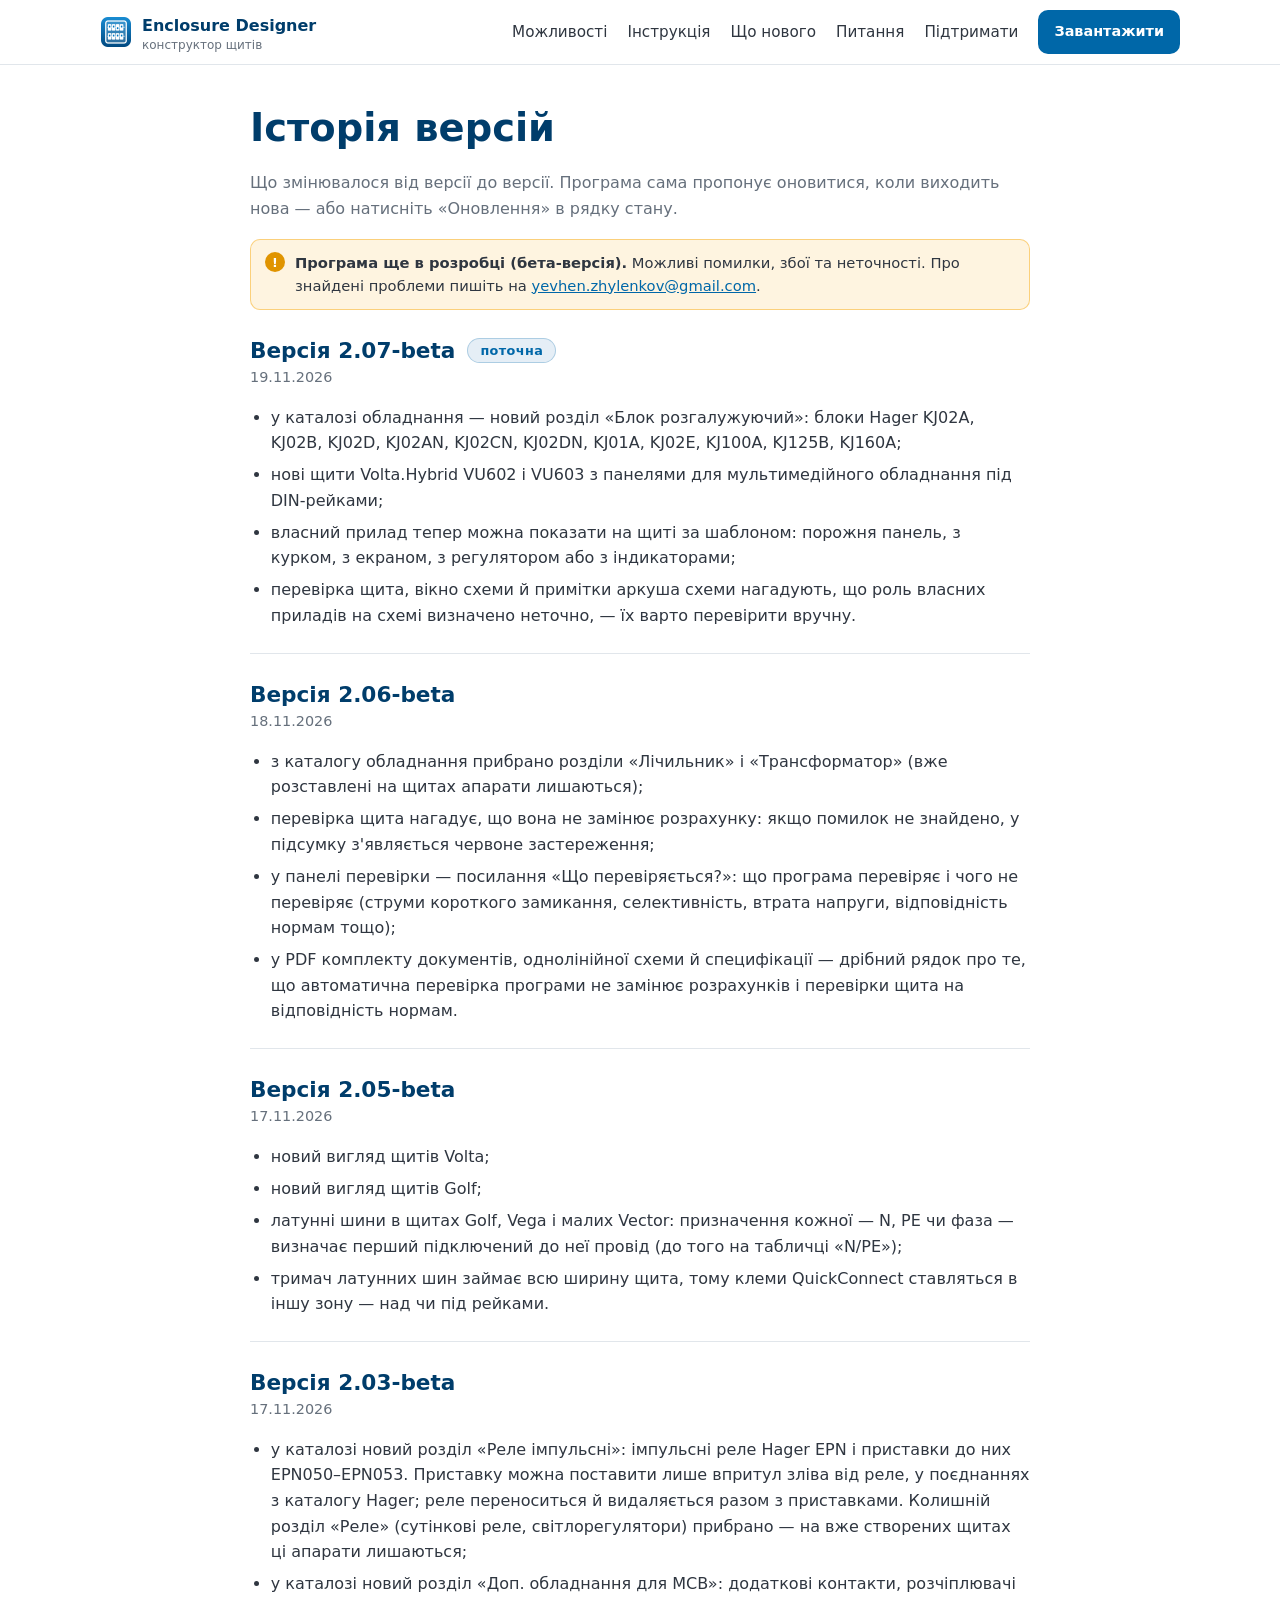
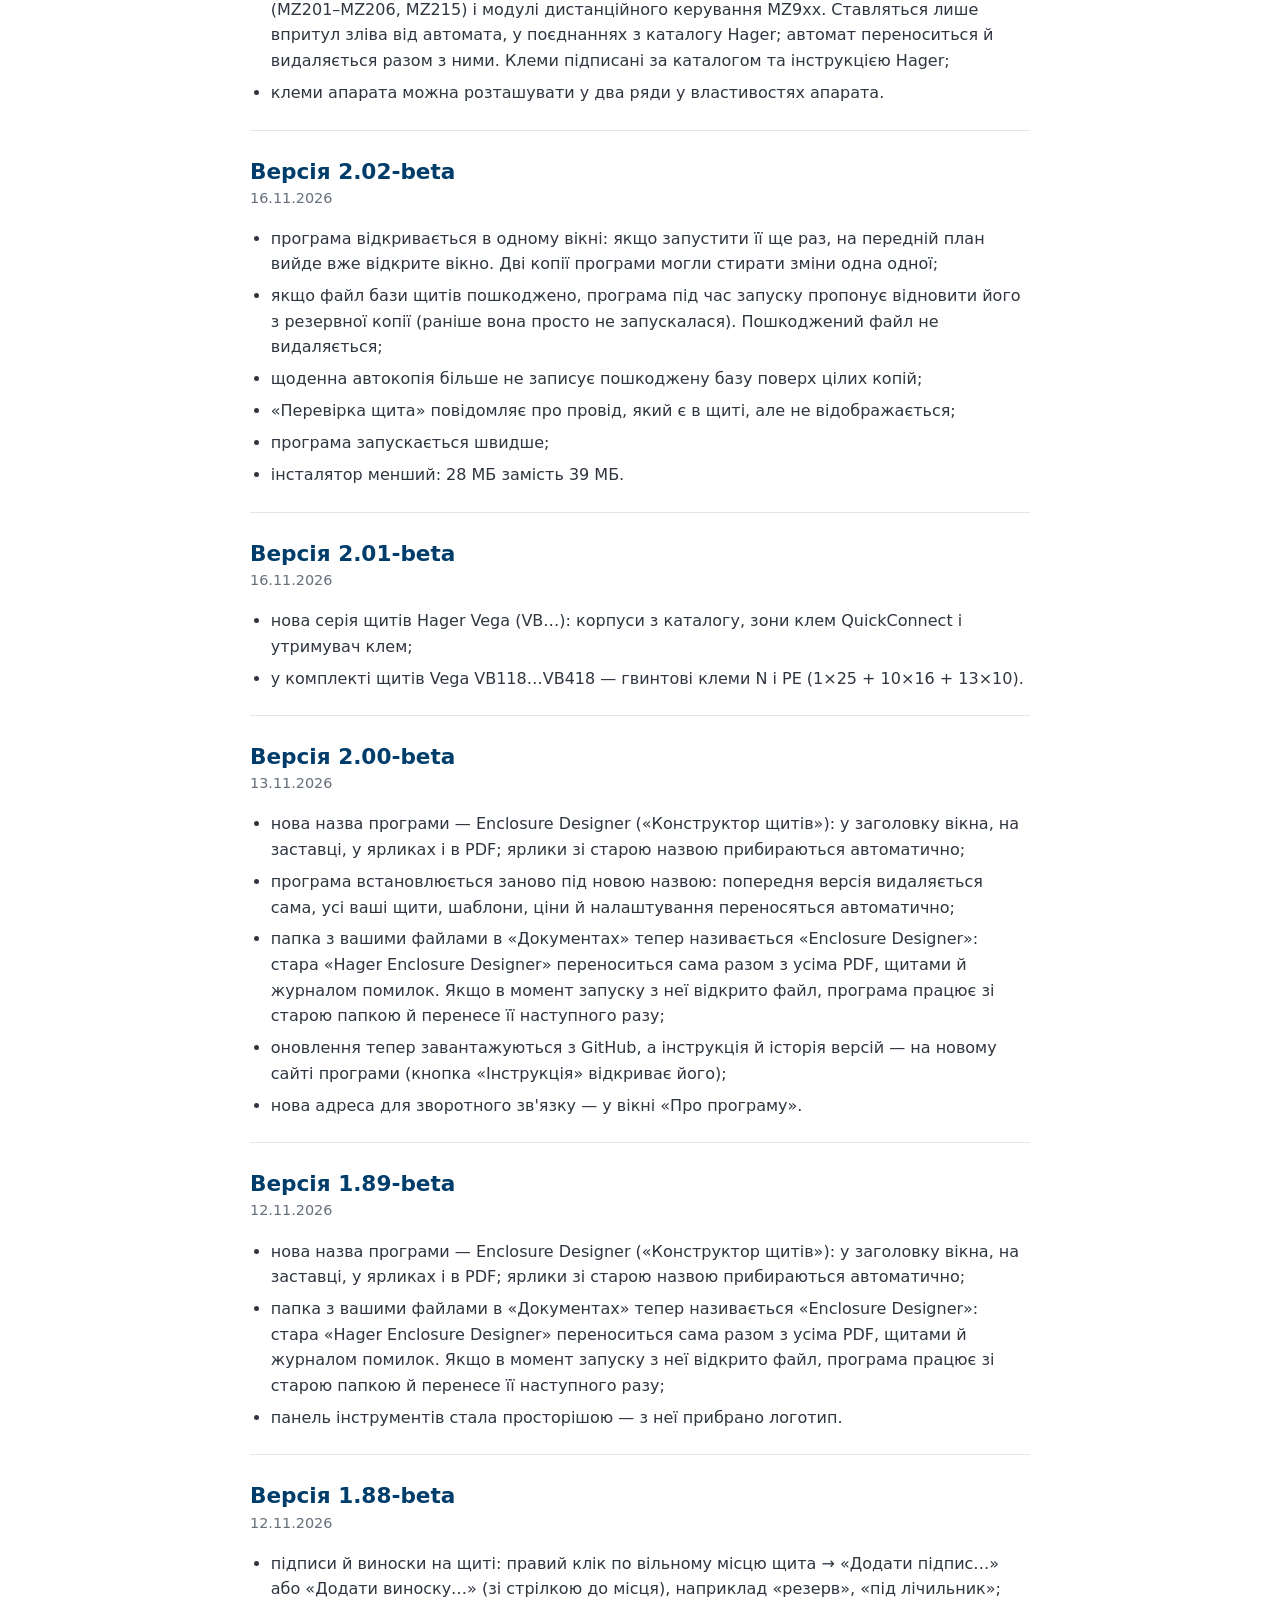
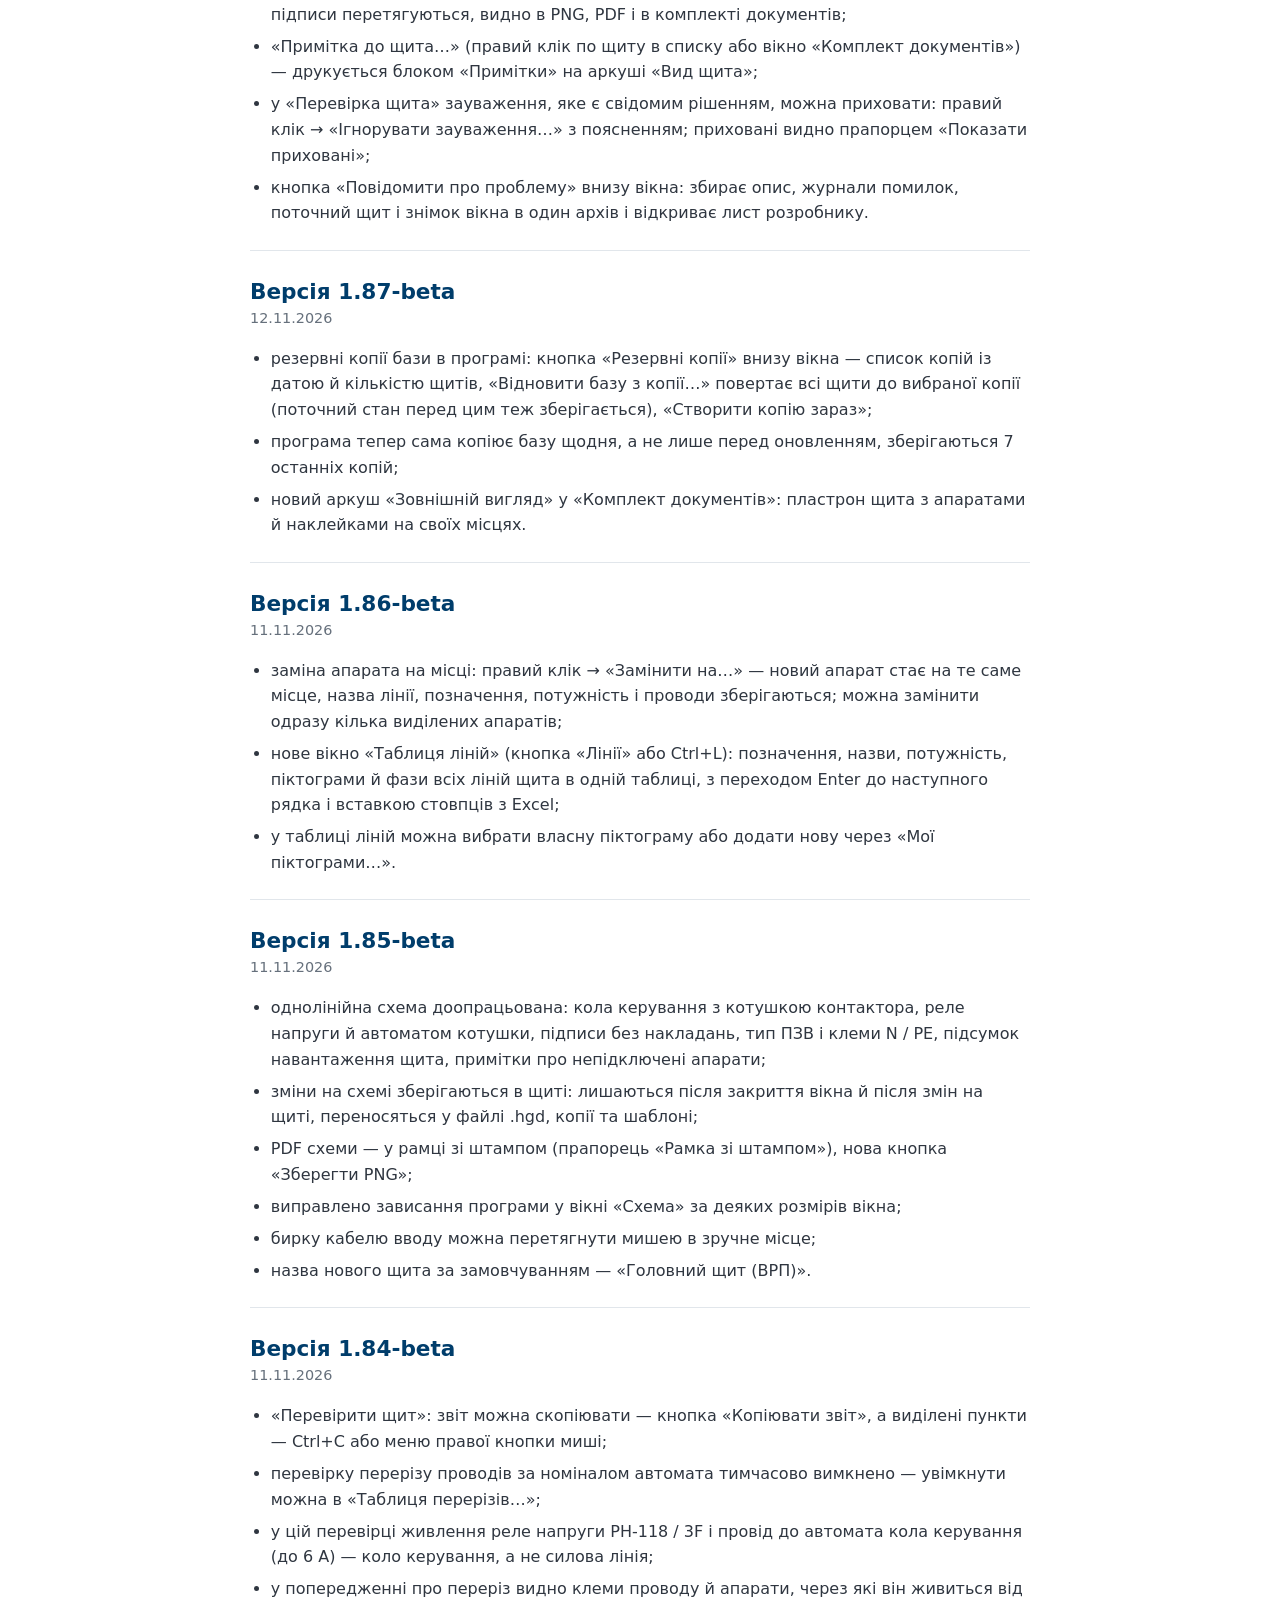
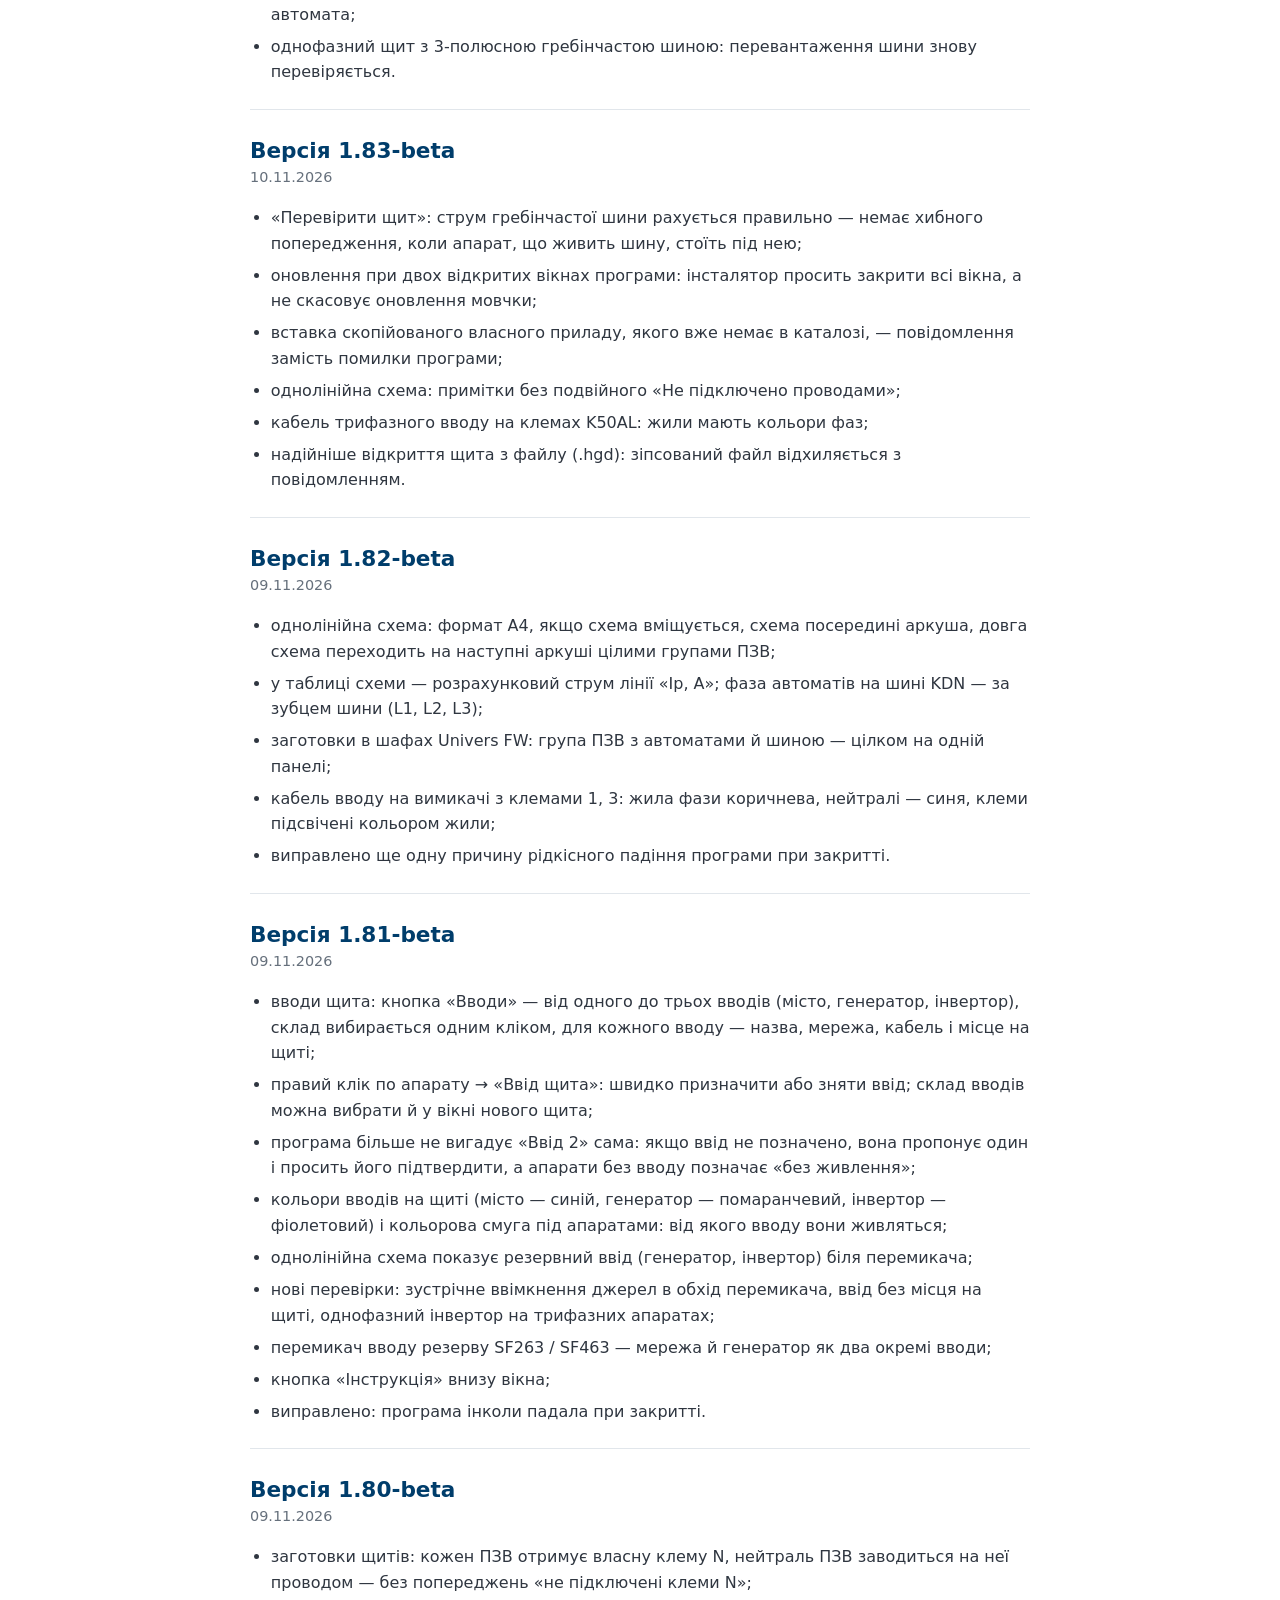
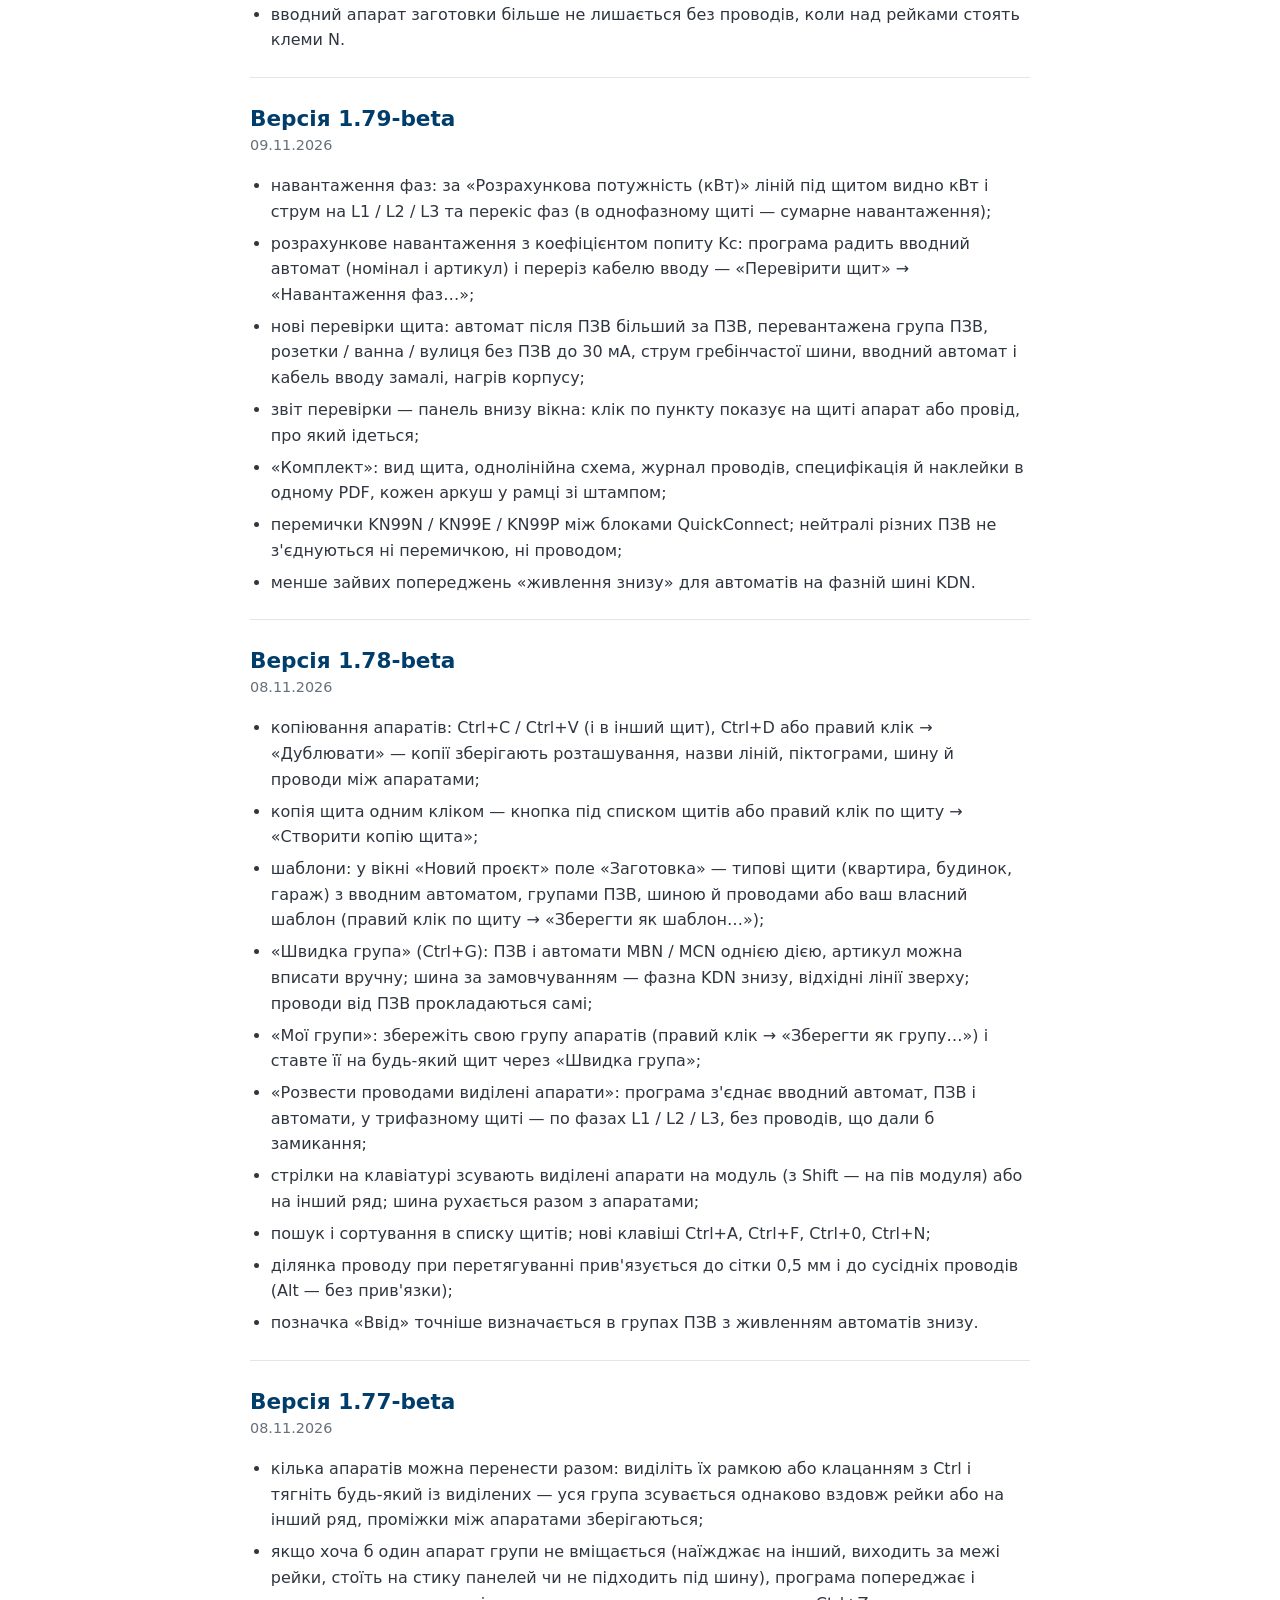
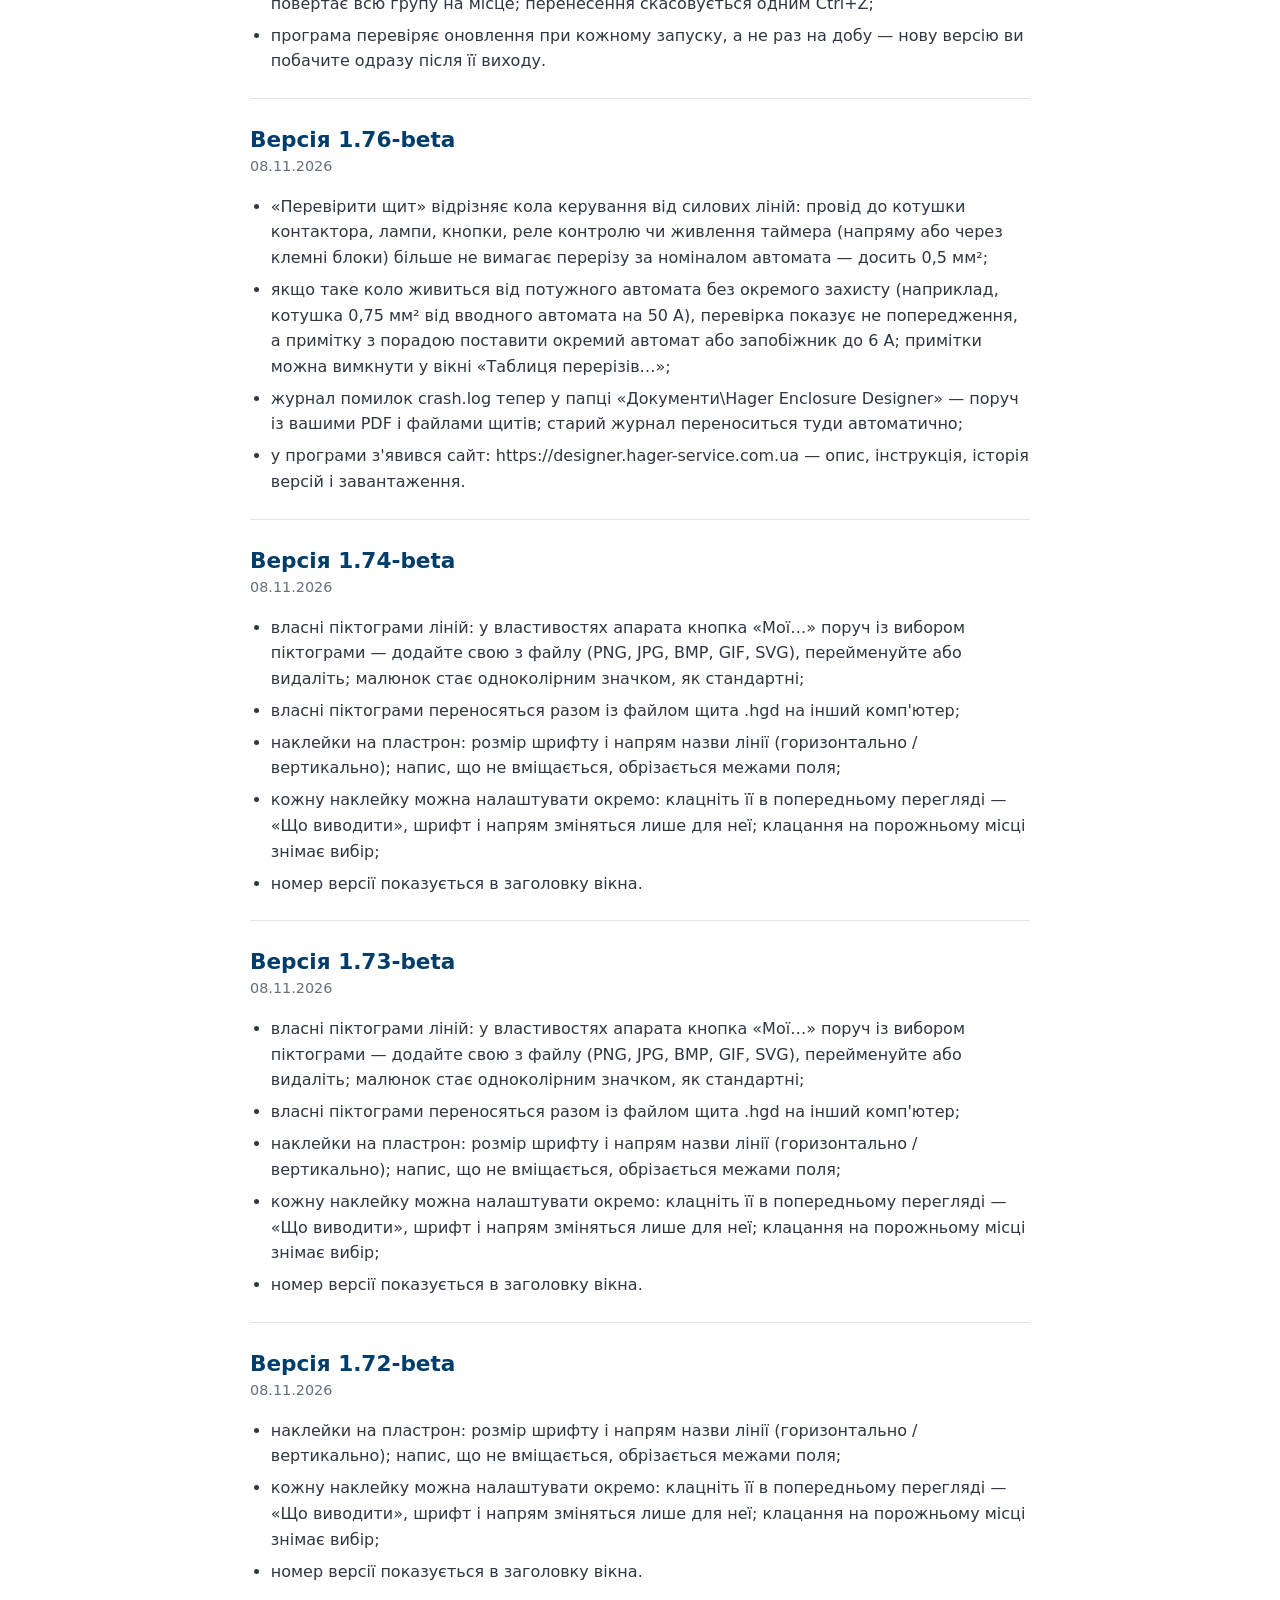
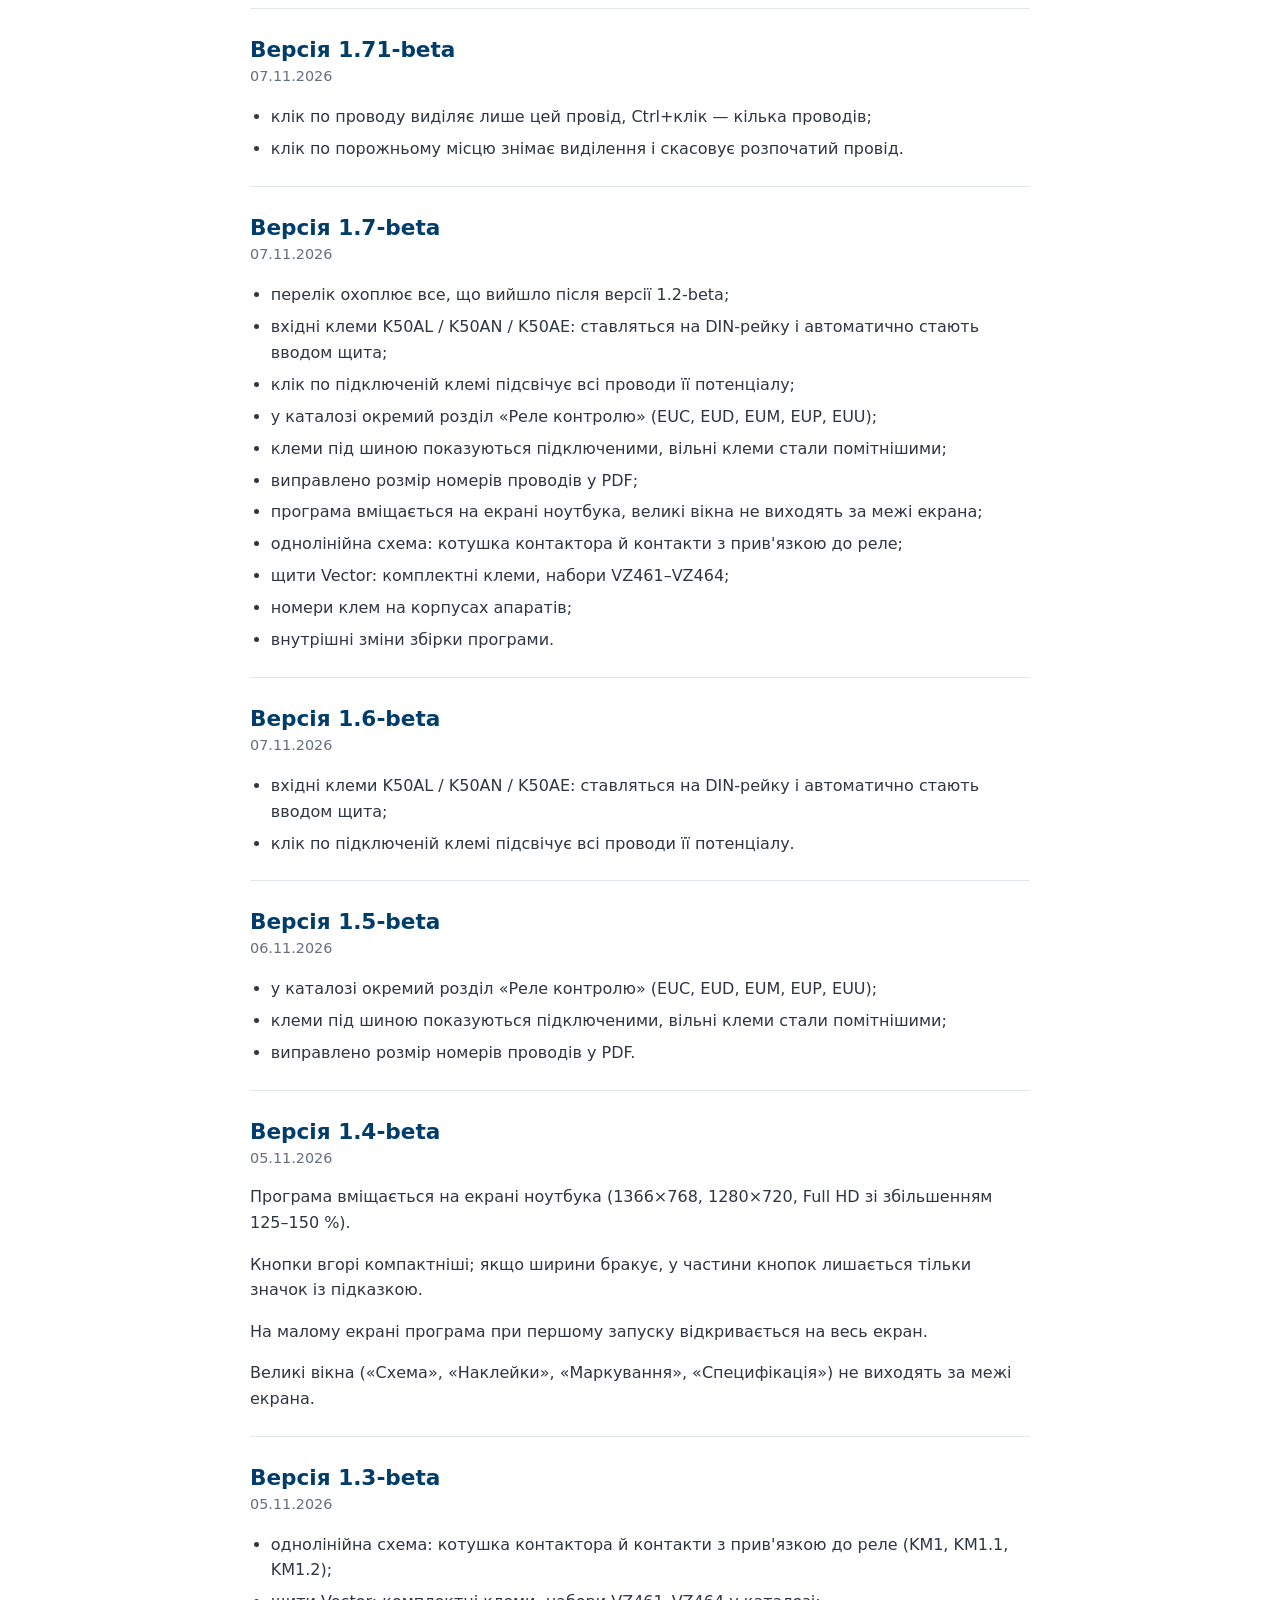
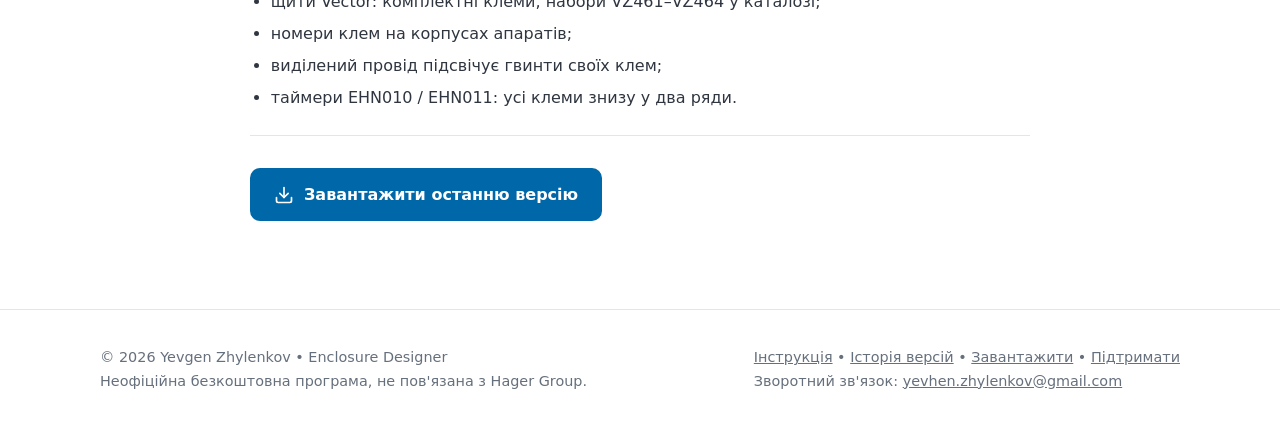
==== changelog/index.html @ b998a0c1 "Оновлення сайту" ====
<!DOCTYPE html>
<html lang="uk">
<head>
<meta charset="UTF-8">
<meta name="viewport" content="width=device-width, initial-scale=1">
<title>Історія версій — Enclosure Designer</title>
<meta name="description" content="Що змінювалося в програмі «Конструктор щитів» (Enclosure Designer) від версії до версії.">
<link rel="canonical" href="https://yevgenzhylenkov.github.io/enclosure-designer-releases/changelog/">
<link rel="icon" href="../favicon.ico" sizes="any">
<link rel="icon" type="image/png" href="../assets/img/icon-64.png">
<link rel="apple-touch-icon" href="../assets/img/icon-256.png">
<meta property="og:type" content="website">
<meta property="og:locale" content="uk_UA">
<meta property="og:title" content="Історія версій — Enclosure Designer">
<meta property="og:description" content="Що змінювалося в програмі «Конструктор щитів» (Enclosure Designer) від версії до версії.">
<meta property="og:url" content="https://yevgenzhylenkov.github.io/enclosure-designer-releases/changelog/">
<meta property="og:image" content="https://yevgenzhylenkov.github.io/enclosure-designer-releases/assets/img/og.png">
<meta name="theme-color" content="#0067a8">
<link rel="stylesheet" href="../assets/style.css?v=522d77db">
</head>
<body>
<header class="topbar">
  <div class="wrap">
    <a class="brand" href="../"><img src="../assets/img/icon-64.png" width="32" height="32" alt="">
      <span>Enclosure Designer<small>конструктор щитів</small></span></a>
    <button class="menu-toggle" type="button" aria-label="Меню" aria-expanded="false"
      onclick="var n=document.getElementById('nav');n.classList.toggle('open');this.setAttribute('aria-expanded',n.classList.contains('open'))">☰</button>
    <nav class="nav" id="nav">
      <a href="../#features">Можливості</a>
      <a href="../guide/">Інструкція</a>
      <a href="../changelog/" aria-current="page">Що нового</a>
      <a href="../#faq">Питання</a>
      <a href="../#donate">Підтримати</a>
      <a class="btn small" href="../#download">Завантажити</a>
    </nav>
  </div>
</header>
<main class="wrap changelog">
  <h1>Історія версій</h1>
  <p class="muted">Що змінювалося від версії до версії. Програма сама пропонує оновитися, коли виходить нова —
    або натисніть «Оновлення» в рядку стану.</p>
  <p class="beta"><b>Програма ще в розробці (бета-версія).</b> Можливі помилки, збої та неточності.
    Про знайдені проблеми пишіть на <a href="mailto:yevhen.zhylenkov@gmail.com">yevhen.zhylenkov@gmail.com</a>.</p>
    <section class="release" id="v2.07-beta">
    <h2>Версія 2.07-beta <span class="badge">поточна</span></h2>
    <p class="muted small">19.11.2026</p>
    <ul><li>у каталозі обладнання — новий розділ «Блок розгалужуючий»: блоки Hager KJ02A, KJ02B, KJ02D, KJ02AN, KJ02CN, KJ02DN, KJ01A, KJ02E, KJ100A, KJ125B, KJ160A;</li><li>нові щити Volta.Hybrid VU602 і VU603 з панелями для мультимедійного обладнання під DIN-рейками;</li><li>власний прилад тепер можна показати на щиті за шаблоном: порожня панель, з курком, з екраном, з регулятором або з індикаторами;</li><li>перевірка щита, вікно схеми й примітки аркуша схеми нагадують, що роль власних приладів на схемі визначено неточно, — їх варто перевірити вручну.</li></ul>  </section>
    <section class="release" id="v2.06-beta">
    <h2>Версія 2.06-beta</h2>
    <p class="muted small">18.11.2026</p>
    <ul><li>з каталогу обладнання прибрано розділи «Лічильник» і «Трансформатор» (вже розставлені на щитах апарати лишаються);</li><li>перевірка щита нагадує, що вона не замінює розрахунку: якщо помилок не знайдено, у підсумку з&#039;являється червоне застереження;</li><li>у панелі перевірки — посилання «Що перевіряється?»: що програма перевіряє і чого не перевіряє (струми короткого замикання, селективність, втрата напруги, відповідність нормам тощо);</li><li>у PDF комплекту документів, однолінійної схеми й специфікації — дрібний рядок про те, що автоматична перевірка програми не замінює розрахунків і перевірки щита на відповідність нормам.</li></ul>  </section>
    <section class="release" id="v2.05-beta">
    <h2>Версія 2.05-beta</h2>
    <p class="muted small">17.11.2026</p>
    <ul><li>новий вигляд щитів Volta;</li><li>новий вигляд щитів Golf;</li><li>латунні шини в щитах Golf, Vega і малих Vector: призначення кожної — N, PE чи фаза — визначає перший підключений до неї провід (до того на табличці «N/PE»);</li><li>тримач латунних шин займає всю ширину щита, тому клеми QuickConnect ставляться в іншу зону — над чи під рейками.</li></ul>  </section>
    <section class="release" id="v2.03-beta">
    <h2>Версія 2.03-beta</h2>
    <p class="muted small">17.11.2026</p>
    <ul><li>у каталозі новий розділ «Реле імпульсні»: імпульсні реле Hager EPN і приставки до них EPN050–EPN053. Приставку можна поставити лише впритул зліва від реле, у поєднаннях з каталогу Hager; реле переноситься й видаляється разом з приставками. Колишній розділ «Реле» (сутінкові реле, світлорегулятори) прибрано — на вже створених щитах ці апарати лишаються;</li><li>у каталозі новий розділ «Доп. обладнання для MCB»: додаткові контакти, розчіплювачі (MZ201–MZ206, MZ215) і модулі дистанційного керування MZ9xx. Ставляться лише впритул зліва від автомата, у поєднаннях з каталогу Hager; автомат переноситься й видаляється разом з ними. Клеми підписані за каталогом та інструкцією Hager;</li><li>клеми апарата можна розташувати у два ряди у властивостях апарата.</li></ul>  </section>
    <section class="release" id="v2.02-beta">
    <h2>Версія 2.02-beta</h2>
    <p class="muted small">16.11.2026</p>
    <ul><li>програма відкривається в одному вікні: якщо запустити її ще раз, на передній план вийде вже відкрите вікно. Дві копії програми могли стирати зміни одна одної;</li><li>якщо файл бази щитів пошкоджено, програма під час запуску пропонує відновити його з резервної копії (раніше вона просто не запускалася). Пошкоджений файл не видаляється;</li><li>щоденна автокопія більше не записує пошкоджену базу поверх цілих копій;</li><li>«Перевірка щита» повідомляє про провід, який є в щиті, але не відображається;</li><li>програма запускається швидше;</li><li>інсталятор менший: 28 МБ замість 39 МБ.</li></ul>  </section>
    <section class="release" id="v2.01-beta">
    <h2>Версія 2.01-beta</h2>
    <p class="muted small">16.11.2026</p>
    <ul><li>нова серія щитів Hager Vega (VB…): корпуси з каталогу, зони клем QuickConnect і утримувач клем;</li><li>у комплекті щитів Vega VB118…VB418 — гвинтові клеми N і PE (1×25 + 10×16 + 13×10).</li></ul>  </section>
    <section class="release" id="v2.00-beta">
    <h2>Версія 2.00-beta</h2>
    <p class="muted small">13.11.2026</p>
    <ul><li>нова назва програми — Enclosure Designer («Конструктор щитів»): у заголовку вікна, на заставці, у ярликах і в PDF; ярлики зі старою назвою прибираються автоматично;</li><li>програма встановлюється заново під новою назвою: попередня версія видаляється сама, усі ваші щити, шаблони, ціни й налаштування переносяться автоматично;</li><li>папка з вашими файлами в «Документах» тепер називається «Enclosure Designer»: стара «Hager Enclosure Designer» переноситься сама разом з усіма PDF, щитами й журналом помилок. Якщо в момент запуску з неї відкрито файл, програма працює зі старою папкою й перенесе її наступного разу;</li><li>оновлення тепер завантажуються з GitHub, а інструкція й історія версій — на новому сайті програми (кнопка «Інструкція» відкриває його);</li><li>нова адреса для зворотного зв&#039;язку — у вікні «Про програму».</li></ul>  </section>
    <section class="release" id="v1.89-beta">
    <h2>Версія 1.89-beta</h2>
    <p class="muted small">12.11.2026</p>
    <ul><li>нова назва програми — Enclosure Designer («Конструктор щитів»): у заголовку вікна, на заставці, у ярликах і в PDF; ярлики зі старою назвою прибираються автоматично;</li><li>папка з вашими файлами в «Документах» тепер називається «Enclosure Designer»: стара «Hager Enclosure Designer» переноситься сама разом з усіма PDF, щитами й журналом помилок. Якщо в момент запуску з неї відкрито файл, програма працює зі старою папкою й перенесе її наступного разу;</li><li>панель інструментів стала просторішою — з неї прибрано логотип.</li></ul>  </section>
    <section class="release" id="v1.88-beta">
    <h2>Версія 1.88-beta</h2>
    <p class="muted small">12.11.2026</p>
    <ul><li>підписи й виноски на щиті: правий клік по вільному місцю щита → «Додати підпис…» або «Додати виноску…» (зі стрілкою до місця), наприклад «резерв», «під лічильник»; підписи перетягуються, видно в PNG, PDF і в комплекті документів;</li><li>«Примітка до щита…» (правий клік по щиту в списку або вікно «Комплект документів») — друкується блоком «Примітки» на аркуші «Вид щита»;</li><li>у «Перевірка щита» зауваження, яке є свідомим рішенням, можна приховати: правий клік → «Ігнорувати зауваження…» з поясненням; приховані видно прапорцем «Показати приховані»;</li><li>кнопка «Повідомити про проблему» внизу вікна: збирає опис, журнали помилок, поточний щит і знімок вікна в один архів і відкриває лист розробнику.</li></ul>  </section>
    <section class="release" id="v1.87-beta">
    <h2>Версія 1.87-beta</h2>
    <p class="muted small">12.11.2026</p>
    <ul><li>резервні копії бази в програмі: кнопка «Резервні копії» внизу вікна — список копій із датою й кількістю щитів, «Відновити базу з копії…» повертає всі щити до вибраної копії (поточний стан перед цим теж зберігається), «Створити копію зараз»;</li><li>програма тепер сама копіює базу щодня, а не лише перед оновленням, зберігаються 7 останніх копій;</li><li>новий аркуш «Зовнішній вигляд» у «Комплект документів»: пластрон щита з апаратами й наклейками на своїх місцях.</li></ul>  </section>
    <section class="release" id="v1.86-beta">
    <h2>Версія 1.86-beta</h2>
    <p class="muted small">11.11.2026</p>
    <ul><li>заміна апарата на місці: правий клік → «Замінити на…» — новий апарат стає на те саме місце, назва лінії, позначення, потужність і проводи зберігаються; можна замінити одразу кілька виділених апаратів;</li><li>нове вікно «Таблиця ліній» (кнопка «Лінії» або Ctrl+L): позначення, назви, потужність, піктограми й фази всіх ліній щита в одній таблиці, з переходом Enter до наступного рядка і вставкою стовпців з Excel;</li><li>у таблиці ліній можна вибрати власну піктограму або додати нову через «Мої піктограми…».</li></ul>  </section>
    <section class="release" id="v1.85-beta">
    <h2>Версія 1.85-beta</h2>
    <p class="muted small">11.11.2026</p>
    <ul><li>однолінійна схема доопрацьована: кола керування з котушкою контактора, реле напруги й автоматом котушки, підписи без накладань, тип ПЗВ і клеми N / PE, підсумок навантаження щита, примітки про непідключені апарати;</li><li>зміни на схемі зберігаються в щиті: лишаються після закриття вікна й після змін на щиті, переносяться у файлі .hgd, копії та шаблоні;</li><li>PDF схеми — у рамці зі штампом (прапорець «Рамка зі штампом»), нова кнопка «Зберегти PNG»;</li><li>виправлено зависання програми у вікні «Схема» за деяких розмірів вікна;</li><li>бирку кабелю вводу можна перетягнути мишею в зручне місце;</li><li>назва нового щита за замовчуванням — «Головний щит (ВРП)».</li></ul>  </section>
    <section class="release" id="v1.84-beta">
    <h2>Версія 1.84-beta</h2>
    <p class="muted small">11.11.2026</p>
    <ul><li>«Перевірити щит»: звіт можна скопіювати — кнопка «Копіювати звіт», а виділені пункти — Ctrl+C або меню правої кнопки миші;</li><li>перевірку перерізу проводів за номіналом автомата тимчасово вимкнено — увімкнути можна в «Таблиця перерізів…»;</li><li>у цій перевірці живлення реле напруги РН-118 / 3F і провід до автомата кола керування (до 6 A) — коло керування, а не силова лінія;</li><li>у попередженні про переріз видно клеми проводу й апарати, через які він живиться від автомата;</li><li>однофазний щит з 3-полюсною гребінчастою шиною: перевантаження шини знову перевіряється.</li></ul>  </section>
    <section class="release" id="v1.83-beta">
    <h2>Версія 1.83-beta</h2>
    <p class="muted small">10.11.2026</p>
    <ul><li>«Перевірити щит»: струм гребінчастої шини рахується правильно — немає хибного попередження, коли апарат, що живить шину, стоїть під нею;</li><li>оновлення при двох відкритих вікнах програми: інсталятор просить закрити всі вікна, а не скасовує оновлення мовчки;</li><li>вставка скопійованого власного приладу, якого вже немає в каталозі, — повідомлення замість помилки програми;</li><li>однолінійна схема: примітки без подвійного «Не підключено проводами»;</li><li>кабель трифазного вводу на клемах K50AL: жили мають кольори фаз;</li><li>надійніше відкриття щита з файлу (.hgd): зіпсований файл відхиляється з повідомленням.</li></ul>  </section>
    <section class="release" id="v1.82-beta">
    <h2>Версія 1.82-beta</h2>
    <p class="muted small">09.11.2026</p>
    <ul><li>однолінійна схема: формат A4, якщо схема вміщується, схема посередині аркуша, довга схема переходить на наступні аркуші цілими групами ПЗВ;</li><li>у таблиці схеми — розрахунковий струм лінії «Iр, А»; фаза автоматів на шині KDN — за зубцем шини (L1, L2, L3);</li><li>заготовки в шафах Univers FW: група ПЗВ з автоматами й шиною — цілком на одній панелі;</li><li>кабель вводу на вимикачі з клемами 1, 3: жила фази коричнева, нейтралі — синя, клеми підсвічені кольором жили;</li><li>виправлено ще одну причину рідкісного падіння програми при закритті.</li></ul>  </section>
    <section class="release" id="v1.81-beta">
    <h2>Версія 1.81-beta</h2>
    <p class="muted small">09.11.2026</p>
    <ul><li>вводи щита: кнопка «Вводи» — від одного до трьох вводів (місто, генератор, інвертор), склад вибирається одним кліком, для кожного вводу — назва, мережа, кабель і місце на щиті;</li><li>правий клік по апарату → «Ввід щита»: швидко призначити або зняти ввід; склад вводів можна вибрати й у вікні нового щита;</li><li>програма більше не вигадує «Ввід 2» сама: якщо ввід не позначено, вона пропонує один і просить його підтвердити, а апарати без вводу позначає «без живлення»;</li><li>кольори вводів на щиті (місто — синій, генератор — помаранчевий, інвертор — фіолетовий) і кольорова смуга під апаратами: від якого вводу вони живляться;</li><li>однолінійна схема показує резервний ввід (генератор, інвертор) біля перемикача;</li><li>нові перевірки: зустрічне ввімкнення джерел в обхід перемикача, ввід без місця на щиті, однофазний інвертор на трифазних апаратах;</li><li>перемикач вводу резерву SF263 / SF463 — мережа й генератор як два окремі вводи;</li><li>кнопка «Інструкція» внизу вікна;</li><li>виправлено: програма інколи падала при закритті.</li></ul>  </section>
    <section class="release" id="v1.80-beta">
    <h2>Версія 1.80-beta</h2>
    <p class="muted small">09.11.2026</p>
    <ul><li>заготовки щитів: кожен ПЗВ отримує власну клему N, нейтраль ПЗВ заводиться на неї проводом — без попереджень «не підключені клеми N»;</li><li>вводний апарат заготовки більше не лишається без проводів, коли над рейками стоять клеми N.</li></ul>  </section>
    <section class="release" id="v1.79-beta">
    <h2>Версія 1.79-beta</h2>
    <p class="muted small">09.11.2026</p>
    <ul><li>навантаження фаз: за «Розрахункова потужність (кВт)» ліній під щитом видно кВт і струм на L1 / L2 / L3 та перекіс фаз (в однофазному щиті — сумарне навантаження);</li><li>розрахункове навантаження з коефіцієнтом попиту Kс: програма радить вводний автомат (номінал і артикул) і переріз кабелю вводу — «Перевірити щит» → «Навантаження фаз…»;</li><li>нові перевірки щита: автомат після ПЗВ більший за ПЗВ, перевантажена група ПЗВ, розетки / ванна / вулиця без ПЗВ до 30 мА, струм гребінчастої шини, вводний автомат і кабель вводу замалі, нагрів корпусу;</li><li>звіт перевірки — панель внизу вікна: клік по пункту показує на щиті апарат або провід, про який ідеться;</li><li>«Комплект»: вид щита, однолінійна схема, журнал проводів, специфікація й наклейки в одному PDF, кожен аркуш у рамці зі штампом;</li><li>перемички KN99N / KN99E / KN99P між блоками QuickConnect; нейтралі різних ПЗВ не з&#039;єднуються ні перемичкою, ні проводом;</li><li>менше зайвих попереджень «живлення знизу» для автоматів на фазній шині KDN.</li></ul>  </section>
    <section class="release" id="v1.78-beta">
    <h2>Версія 1.78-beta</h2>
    <p class="muted small">08.11.2026</p>
    <ul><li>копіювання апаратів: Ctrl+C / Ctrl+V (і в інший щит), Ctrl+D або правий клік → «Дублювати» — копії зберігають розташування, назви ліній, піктограми, шину й проводи між апаратами;</li><li>копія щита одним кліком — кнопка під списком щитів або правий клік по щиту → «Створити копію щита»;</li><li>шаблони: у вікні «Новий проєкт» поле «Заготовка» — типові щити (квартира, будинок, гараж) з вводним автоматом, групами ПЗВ, шиною й проводами або ваш власний шаблон (правий клік по щиту → «Зберегти як шаблон…»);</li><li>«Швидка група» (Ctrl+G): ПЗВ і автомати MBN / MCN однією дією, артикул можна вписати вручну; шина за замовчуванням — фазна KDN знизу, відхідні лінії зверху; проводи від ПЗВ прокладаються самі;</li><li>«Мої групи»: збережіть свою групу апаратів (правий клік → «Зберегти як групу…») і ставте її на будь-який щит через «Швидка група»;</li><li>«Розвести проводами виділені апарати»: програма з&#039;єднає вводний автомат, ПЗВ і автомати, у трифазному щиті — по фазах L1 / L2 / L3, без проводів, що дали б замикання;</li><li>стрілки на клавіатурі зсувають виділені апарати на модуль (з Shift — на пів модуля) або на інший ряд; шина рухається разом з апаратами;</li><li>пошук і сортування в списку щитів; нові клавіші Ctrl+A, Ctrl+F, Ctrl+0, Ctrl+N;</li><li>ділянка проводу при перетягуванні прив&#039;язується до сітки 0,5 мм і до сусідніх проводів (Alt — без прив&#039;язки);</li><li>позначка «Ввід» точніше визначається в групах ПЗВ з живленням автоматів знизу.</li></ul>  </section>
    <section class="release" id="v1.77-beta">
    <h2>Версія 1.77-beta</h2>
    <p class="muted small">08.11.2026</p>
    <ul><li>кілька апаратів можна перенести разом: виділіть їх рамкою або клацанням з Ctrl і тягніть будь-який із виділених — уся група зсувається однаково вздовж рейки або на інший ряд, проміжки між апаратами зберігаються;</li><li>якщо хоча б один апарат групи не вміщається (наїжджає на інший, виходить за межі рейки, стоїть на стику панелей чи не підходить під шину), програма попереджає і повертає всю групу на місце; перенесення скасовується одним Ctrl+Z;</li><li>програма перевіряє оновлення при кожному запуску, а не раз на добу — нову версію ви побачите одразу після її виходу.</li></ul>  </section>
    <section class="release" id="v1.76-beta">
    <h2>Версія 1.76-beta</h2>
    <p class="muted small">08.11.2026</p>
    <ul><li>«Перевірити щит» відрізняє кола керування від силових ліній: провід до котушки контактора, лампи, кнопки, реле контролю чи живлення таймера (напряму або через клемні блоки) більше не вимагає перерізу за номіналом автомата — досить 0,5 мм²;</li><li>якщо таке коло живиться від потужного автомата без окремого захисту (наприклад, котушка 0,75 мм² від вводного автомата на 50 A), перевірка показує не попередження, а примітку з порадою поставити окремий автомат або запобіжник до 6 A; примітки можна вимкнути у вікні «Таблиця перерізів…»;</li><li>журнал помилок crash.log тепер у папці «Документи\Hager Enclosure Designer» — поруч із вашими PDF і файлами щитів; старий журнал переноситься туди автоматично;</li><li>у програми з&#039;явився сайт: https://designer.hager-service.com.ua — опис, інструкція, історія версій і завантаження.</li></ul>  </section>
    <section class="release" id="v1.74-beta">
    <h2>Версія 1.74-beta</h2>
    <p class="muted small">08.11.2026</p>
    <ul><li>власні піктограми ліній: у властивостях апарата кнопка «Мої…» поруч із вибором піктограми — додайте свою з файлу (PNG, JPG, BMP, GIF, SVG), перейменуйте або видаліть; малюнок стає одноколірним значком, як стандартні;</li><li>власні піктограми переносяться разом із файлом щита .hgd на інший комп&#039;ютер;</li><li>наклейки на пластрон: розмір шрифту і напрям назви лінії (горизонтально / вертикально); напис, що не вміщається, обрізається межами поля;</li><li>кожну наклейку можна налаштувати окремо: клацніть її в попередньому перегляді — «Що виводити», шрифт і напрям зміняться лише для неї; клацання на порожньому місці знімає вибір;</li><li>номер версії показується в заголовку вікна.</li></ul>  </section>
    <section class="release" id="v1.73-beta">
    <h2>Версія 1.73-beta</h2>
    <p class="muted small">08.11.2026</p>
    <ul><li>власні піктограми ліній: у властивостях апарата кнопка «Мої…» поруч із вибором піктограми — додайте свою з файлу (PNG, JPG, BMP, GIF, SVG), перейменуйте або видаліть; малюнок стає одноколірним значком, як стандартні;</li><li>власні піктограми переносяться разом із файлом щита .hgd на інший комп&#039;ютер;</li><li>наклейки на пластрон: розмір шрифту і напрям назви лінії (горизонтально / вертикально); напис, що не вміщається, обрізається межами поля;</li><li>кожну наклейку можна налаштувати окремо: клацніть її в попередньому перегляді — «Що виводити», шрифт і напрям зміняться лише для неї; клацання на порожньому місці знімає вибір;</li><li>номер версії показується в заголовку вікна.</li></ul>  </section>
    <section class="release" id="v1.72-beta">
    <h2>Версія 1.72-beta</h2>
    <p class="muted small">08.11.2026</p>
    <ul><li>наклейки на пластрон: розмір шрифту і напрям назви лінії (горизонтально / вертикально); напис, що не вміщається, обрізається межами поля;</li><li>кожну наклейку можна налаштувати окремо: клацніть її в попередньому перегляді — «Що виводити», шрифт і напрям зміняться лише для неї; клацання на порожньому місці знімає вибір;</li><li>номер версії показується в заголовку вікна.</li></ul>  </section>
    <section class="release" id="v1.71-beta">
    <h2>Версія 1.71-beta</h2>
    <p class="muted small">07.11.2026</p>
    <ul><li>клік по проводу виділяє лише цей провід, Ctrl+клік — кілька проводів;</li><li>клік по порожньому місцю знімає виділення і скасовує розпочатий провід.</li></ul>  </section>
    <section class="release" id="v1.7-beta">
    <h2>Версія 1.7-beta</h2>
    <p class="muted small">07.11.2026</p>
    <ul><li>перелік охоплює все, що вийшло після версії 1.2-beta;</li><li>вхідні клеми K50AL / K50AN / K50AE: ставляться на DIN-рейку і автоматично стають вводом щита;</li><li>клік по підключеній клемі підсвічує всі проводи її потенціалу;</li><li>у каталозі окремий розділ «Реле контролю» (EUC, EUD, EUM, EUP, EUU);</li><li>клеми під шиною показуються підключеними, вільні клеми стали помітнішими;</li><li>виправлено розмір номерів проводів у PDF;</li><li>програма вміщається на екрані ноутбука, великі вікна не виходять за межі екрана;</li><li>однолінійна схема: котушка контактора й контакти з прив&#039;язкою до реле;</li><li>щити Vector: комплектні клеми, набори VZ461–VZ464;</li><li>номери клем на корпусах апаратів;</li><li>внутрішні зміни збірки програми.</li></ul>  </section>
    <section class="release" id="v1.6-beta">
    <h2>Версія 1.6-beta</h2>
    <p class="muted small">07.11.2026</p>
    <ul><li>вхідні клеми K50AL / K50AN / K50AE: ставляться на DIN-рейку і автоматично стають вводом щита;</li><li>клік по підключеній клемі підсвічує всі проводи її потенціалу.</li></ul>  </section>
    <section class="release" id="v1.5-beta">
    <h2>Версія 1.5-beta</h2>
    <p class="muted small">06.11.2026</p>
    <ul><li>у каталозі окремий розділ «Реле контролю» (EUC, EUD, EUM, EUP, EUU);</li><li>клеми під шиною показуються підключеними, вільні клеми стали помітнішими;</li><li>виправлено розмір номерів проводів у PDF.</li></ul>  </section>
    <section class="release" id="v1.4-beta">
    <h2>Версія 1.4-beta</h2>
    <p class="muted small">05.11.2026</p>
    <p>Програма вміщається на екрані ноутбука (1366×768, 1280×720, Full HD зі збільшенням 125–150 %).</p><p>Кнопки вгорі компактніші; якщо ширини бракує, у частини кнопок лишається тільки значок із підказкою.</p><p>На малому екрані програма при першому запуску відкривається на весь екран.</p><p>Великі вікна («Схема», «Наклейки», «Маркування», «Специфікація») не виходять за межі екрана.</p>  </section>
    <section class="release" id="v1.3-beta">
    <h2>Версія 1.3-beta</h2>
    <p class="muted small">05.11.2026</p>
    <ul><li>однолінійна схема: котушка контактора й контакти з прив&#039;язкою до реле (KM1, KM1.1, KM1.2);</li><li>щити Vector: комплектні клеми, набори VZ461–VZ464 у каталозі;</li><li>номери клем на корпусах апаратів;</li><li>виділений провід підсвічує гвинти своїх клем;</li><li>таймери EHN010 / EHN011: усі клеми знизу у два ряди.</li></ul>  </section>
    <p><a class="btn" href="https://github.com/YevgenZhylenkov/enclosure-designer-releases/releases/download/v2.07-beta/EnclosureDesigner-Setup-2.07-beta.exe"><svg viewBox="0 0 24 24" fill="none" stroke="currentColor" stroke-width="2" stroke-linecap="round" stroke-linejoin="round" aria-hidden="true"><path d="M21 15v4a2 2 0 0 1-2 2H5a2 2 0 0 1-2-2v-4"/><polyline points="7 10 12 15 17 10"/><line x1="12" y1="15" x2="12" y2="3"/></svg>Завантажити останню версію</a></p>
</main>
<footer>
  <div class="wrap">
    <div>© 2026 Yevgen Zhylenkov • Enclosure Designer<br>
      Неофіційна безкоштовна програма, не пов'язана з Hager Group.</div>
    <div>
      <a href="../guide/">Інструкція</a> •
      <a href="../changelog/">Історія версій</a> •
      <a href="https://github.com/YevgenZhylenkov/enclosure-designer-releases/releases/download/v2.07-beta/EnclosureDesigner-Setup-2.07-beta.exe">Завантажити</a> •
      <a href="https://donatello.to/enclosure_designer" target="_blank" rel="noopener">Підтримати</a><br>
      Зворотний зв'язок: <a href="mailto:yevhen.zhylenkov@gmail.com">yevhen.zhylenkov@gmail.com</a>
    </div>
  </div>
</footer>
</body>
</html>
---- assets/style.css ----
/* Сайт designer.hager-service.com.ua — спільні стилі лендингу та інструкції */
:root {
  --blue: #0067a8;
  --blue-dark: #00609c;
  --navy: #003d6b;
  --navy-dark: #00223a;
  --berry: #910049;
  --text: #2f3640;
  --muted: #66707c;
  --bg: #ffffff;
  --bg-soft: #f4f7fa;
  --tint: #e5eef6;
  --border: #e1e6eb;
  --card: #ffffff;
  --shadow: 0 1px 2px rgba(0, 40, 65, .06), 0 8px 24px rgba(0, 40, 65, .08);
  --radius: 14px;
  --wrap: 1120px;
}
@media (prefers-color-scheme: dark) {
  :root {
    --text: #e3e8ee;
    --muted: #9aa6b2;
    --bg: #0d1620;
    --bg-soft: #121e2a;
    --tint: #10304a;
    --border: #233344;
    --card: #152230;
    --navy: #8cc8f0;
    --shadow: 0 1px 2px rgba(0, 0, 0, .3), 0 8px 24px rgba(0, 0, 0, .3);
  }
}

* { box-sizing: border-box; }
html { scroll-behavior: smooth; -webkit-text-size-adjust: 100%; }
body {
  margin: 0;
  font: 16px/1.6 "Segoe UI", system-ui, -apple-system, Roboto, "Helvetica Neue", Arial, sans-serif;
  color: var(--text);
  background: var(--bg);
}
img { max-width: 100%; height: auto; display: block; }
a { color: var(--blue); }
a:hover { color: var(--blue-dark); }
h1, h2, h3 { color: var(--navy); line-height: 1.2; margin: 0 0 .5em; }
h2 { font-size: clamp(1.6rem, 3vw, 2.1rem); }
h3 { font-size: 1.15rem; }
p { margin: 0 0 1em; }
.wrap { max-width: var(--wrap); margin: 0 auto; padding: 0 20px; }
.muted { color: var(--muted); }
.small { font-size: .9rem; }
section { padding: 72px 0; }
section.soft { background: var(--bg-soft); }
.section-head { max-width: 720px; margin-bottom: 36px; }
.section-head p { color: var(--muted); font-size: 1.05rem; }

/* Шапка */
.topbar {
  position: sticky; top: 0; z-index: 10;
  background: color-mix(in srgb, var(--bg) 92%, transparent);
  backdrop-filter: blur(8px);
  border-bottom: 1px solid var(--border);
}
.topbar .wrap { display: flex; align-items: center; gap: 24px; height: 64px; }
.brand { display: flex; align-items: center; gap: 10px; text-decoration: none; color: var(--navy); font-weight: 700; }
.brand img { width: 32px; height: 32px; border-radius: 7px; }
.brand span small { display: block; font-weight: 400; font-size: .75rem; color: var(--muted); line-height: 1; }
.nav { display: flex; gap: 20px; margin-left: auto; align-items: center; }
.nav a { color: var(--text); text-decoration: none; font-size: .95rem; }
.nav a:hover { color: var(--blue); }
.nav .btn { color: #fff; }
.menu-toggle { display: none; margin-left: auto; background: none; border: 1px solid var(--border); border-radius: 8px; padding: 6px 10px; color: var(--text); font-size: 1rem; }

/* Кнопки */
.btn {
  display: inline-flex; align-items: center; justify-content: center; gap: 10px;
  padding: 12px 22px; border-radius: 10px; font-weight: 600; text-decoration: none;
  background: var(--blue); color: #fff; border: 2px solid var(--blue);
  transition: background .15s, transform .1s;
}
.btn:hover { background: var(--blue-dark); border-color: var(--blue-dark); color: #fff; }
.btn:active { transform: scale(.98); }
.btn.big { padding: 16px 28px; font-size: 1.08rem; }
.btn.small { padding: 8px 14px; font-size: .9rem; }
.btn.ghost { background: transparent; color: var(--blue); }
.btn.ghost:hover { background: var(--tint); color: var(--blue); }
.btn.berry { background: var(--berry); border-color: var(--berry); }
.btn.berry:hover { background: #74003a; border-color: #74003a; }
.btn svg { width: 20px; height: 20px; flex: none; }

/* Перший екран */
.hero { padding: 64px 0 56px; background: linear-gradient(180deg, var(--tint), var(--bg)); }
.hero .wrap { display: grid; grid-template-columns: 1fr 1.25fr; gap: 48px; align-items: center; }
.hero h1 { font-size: clamp(2rem, 4.4vw, 3.1rem); margin-bottom: .35em; }
.hero .lead { font-size: 1.15rem; color: var(--muted); margin-bottom: 1.4em; }
.badge { display: inline-block; font-size: .8rem; font-weight: 600; letter-spacing: .03em; color: var(--blue); background: var(--tint); border: 1px solid color-mix(in srgb, var(--blue) 25%, transparent); padding: 4px 12px; border-radius: 99px; margin-bottom: 18px; }
.cta { display: flex; flex-wrap: wrap; gap: 12px; margin-bottom: 14px; }
.meta { font-size: .9rem; color: var(--muted); }
.meta b { color: var(--text); }
.shot { border-radius: 10px; overflow: hidden; box-shadow: var(--shadow); border: 1px solid var(--border); background: #fff; }
.hero .shot { transform: perspective(1600px) rotateY(-4deg); }

/* Можливості */
.grid { display: grid; gap: 20px; }
.grid.c3 { grid-template-columns: repeat(3, 1fr); }
.grid.c2 { grid-template-columns: repeat(2, 1fr); }
.card { background: var(--card); border: 1px solid var(--border); border-radius: var(--radius); padding: 24px; }
.card .ico { width: 44px; height: 44px; border-radius: 10px; background: var(--tint); color: var(--blue); display: grid; place-items: center; margin-bottom: 14px; }
.card .ico svg { width: 24px; height: 24px; }
.card p { color: var(--muted); margin: 0; font-size: .97rem; }

/* Галерея */
.feature { display: grid; grid-template-columns: 1fr 1fr; gap: 48px; align-items: center; margin-bottom: 72px; }
.feature:last-child { margin-bottom: 0; }
.feature.flip .text { order: 2; }
.feature ul { padding-left: 1.2em; margin: 0; color: var(--muted); }
.feature li { margin-bottom: .35em; }
.feature .shot.tall { max-width: 460px; margin: 0 auto; }

/* Кроки */
.steps { counter-reset: step; display: grid; grid-template-columns: repeat(4, 1fr); gap: 20px; }
.steps .card { position: relative; padding-top: 52px; }
.steps .card::before { counter-increment: step; content: counter(step); position: absolute; top: 18px; left: 24px; width: 26px; height: 26px; border-radius: 50%; background: var(--blue); color: #fff; font-weight: 700; font-size: .9rem; display: grid; place-items: center; }

/* Завантаження */
.download { background: linear-gradient(135deg, var(--navy-dark), #003a66); color: #dce8f2; }
.download h2 { color: #fff; }
.download .wrap { display: grid; grid-template-columns: 1.2fr 1fr; gap: 48px; align-items: start; }
.download .meta { color: #a9bccd; }
.download .meta b { color: #fff; }
.download ul { padding-left: 1.2em; }
.notes { background: rgba(255, 255, 255, .06); border: 1px solid rgba(255, 255, 255, .14); border-radius: var(--radius); padding: 22px 24px; max-height: 360px; overflow: auto; font-size: .93rem; }
.notes h3 { color: #fff; }
.notes ul { margin: 0; padding-left: 1.1em; }
.notes li { margin-bottom: .45em; }

/* Підтримка */
.donate .wrap { display: grid; grid-template-columns: auto 1fr auto; gap: 32px; align-items: center; }
.heart { width: 64px; height: 64px; border-radius: 50%; background: color-mix(in srgb, var(--berry) 12%, transparent); color: var(--berry); display: grid; place-items: center; }
.heart svg { width: 32px; height: 32px; }

/* Питання */
details { background: var(--card); border: 1px solid var(--border); border-radius: 12px; padding: 0 20px; margin-bottom: 10px; }
summary { cursor: pointer; padding: 16px 0; font-weight: 600; color: var(--navy); list-style: none; position: relative; padding-right: 28px; }
summary::-webkit-details-marker { display: none; }
summary::after { content: "+"; position: absolute; right: 0; top: 12px; font-size: 1.4rem; color: var(--blue); }
details[open] summary::after { content: "–"; }
details > div { padding-bottom: 16px; color: var(--muted); }

/* Попередження про бета-версію */
.beta {
  margin: 18px 0 0; padding: 12px 16px 12px 44px; position: relative;
  font-size: .92rem; line-height: 1.5; color: var(--text);
  background: color-mix(in srgb, #f5a400 12%, var(--bg));
  border: 1px solid color-mix(in srgb, #f5a400 45%, transparent); border-radius: 10px;
}
.beta::before { content: "!"; position: absolute; left: 14px; top: 12px; width: 20px; height: 20px; border-radius: 50%;
  background: #e09400; color: #fff; font-weight: 700; font-size: .8rem; display: grid; place-items: center; }
.beta b { color: var(--text); }

/* Застереження */
.notice { border-left: 4px solid var(--berry); background: color-mix(in srgb, var(--berry) 6%, var(--bg)); padding: 16px 20px; border-radius: 0 10px 10px 0; font-size: .95rem; }

/* Підвал */
footer { border-top: 1px solid var(--border); padding: 36px 0; font-size: .9rem; color: var(--muted); }
footer .wrap { display: flex; flex-wrap: wrap; gap: 16px 40px; justify-content: space-between; }
footer a { color: var(--muted); }

/* Інструкція */
.doc { display: grid; grid-template-columns: 240px 1fr; gap: 48px; padding: 40px 20px 72px; }
.toc { position: sticky; top: 88px; align-self: start; font-size: .93rem; max-height: calc(100vh - 110px); overflow: auto; }
.toc strong { display: block; color: var(--navy); margin-bottom: 8px; }
.toc ol { padding-left: 2em; margin: 0; }   /* двозначні номери (10.–18.) не обрізаються прокруткою блока */
.toc li { margin-bottom: 6px; }
.toc a { color: var(--text); text-decoration: none; }
.toc a:hover { color: var(--blue); }
.article { min-width: 0; }
.article h1 { font-size: clamp(1.8rem, 3.5vw, 2.4rem); }
.article h2 { font-size: 1.5rem; margin-top: 2.2em; padding-top: 12px; scroll-margin-top: 80px; }
.article h3 { margin-top: 1.5em; }
.article ol, .article ul { padding-left: 1.4em; }
.article li { margin-bottom: .4em; }
.article .shot { margin: 20px 0 8px; }
.article figure { margin: 0 0 24px; }
.article figcaption { font-size: .85rem; color: var(--muted); }
.tip { background: var(--tint); border-radius: 10px; padding: 14px 18px; margin: 16px 0; font-size: .95rem; }
.tip b:first-child { color: var(--blue); }
kbd { font: .85em/1 ui-monospace, Consolas, monospace; background: var(--bg-soft); border: 1px solid var(--border); border-bottom-width: 2px; border-radius: 5px; padding: 2px 6px; }
table { border-collapse: collapse; width: 100%; font-size: .95rem; margin: 12px 0 20px; }
th, td { text-align: left; padding: 9px 12px; border-bottom: 1px solid var(--border); vertical-align: top; }
th { color: var(--navy); background: var(--bg-soft); }
.table-scroll { overflow-x: auto; }

/* Адаптивність */
@media (max-width: 960px) {
  .hero .wrap, .feature, .download .wrap, .doc { grid-template-columns: 1fr; }
  .hero .shot { transform: none; }
  .feature.flip .text { order: 0; }
  .grid.c3, .steps { grid-template-columns: repeat(2, 1fr); }
  .donate .wrap { grid-template-columns: 1fr; text-align: center; justify-items: center; }
  .toc { position: static; max-height: none; border: 1px solid var(--border); border-radius: 12px; padding: 16px 20px; }
}
@media (max-width: 720px) {
  section { padding: 52px 0; }
  .grid.c3, .grid.c2, .steps { grid-template-columns: 1fr; }
  .menu-toggle { display: block; }
  .nav { display: none; position: absolute; top: 64px; left: 0; right: 0; flex-direction: column; align-items: stretch; gap: 0; background: var(--bg); border-bottom: 1px solid var(--border); padding: 8px 20px 16px; }
  .nav.open { display: flex; }
  .nav a { padding: 10px 0; }
  .wrap { padding: 0 16px; }
}

/* Історія версій */
.changelog { max-width: 820px; padding-top: 40px; padding-bottom: 72px; }
.changelog h1 { font-size: clamp(1.8rem, 3.5vw, 2.4rem); }
.release { padding: 28px 0 8px; border-bottom: 1px solid var(--border); }
.release h2 { font-size: 1.35rem; margin-bottom: .1em; display: flex; align-items: center; gap: 12px; }
.release h2 .badge { margin: 0; }
.release ul { padding-left: 1.3em; }
.release li { margin-bottom: .4em; }
.changelog > p:last-child { margin-top: 32px; }

/* Позначка «у розробці» для недоробленої функції */
.wip { display: inline-block; vertical-align: middle; margin-left: 6px; padding: 2px 10px; border-radius: 99px;
  font-size: .72rem; font-weight: 700; letter-spacing: .02em; text-transform: uppercase; line-height: 1.6;
  color: #8a5300; background: color-mix(in srgb, #f5a400 18%, var(--bg)); border: 1px solid color-mix(in srgb, #f5a400 55%, transparent); }
@media (prefers-color-scheme: dark) { .wip { color: #ffc861; } }
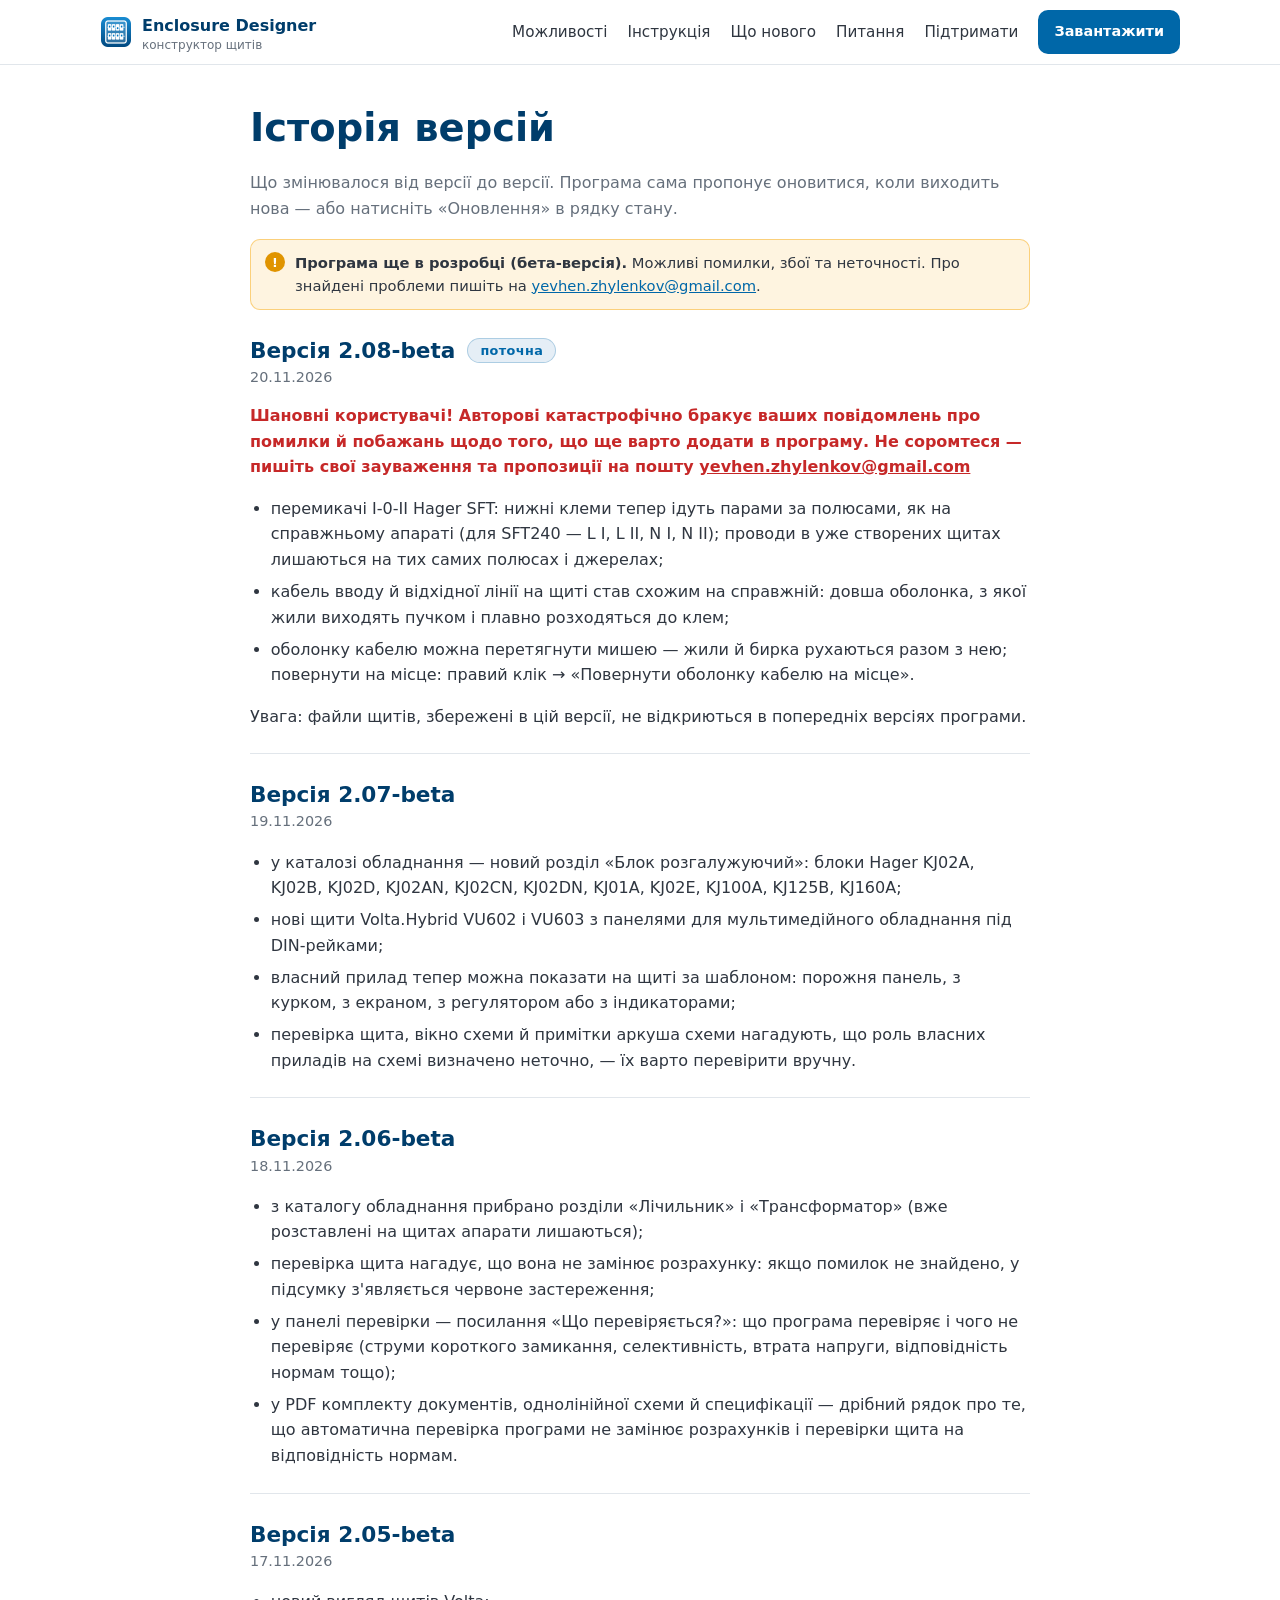
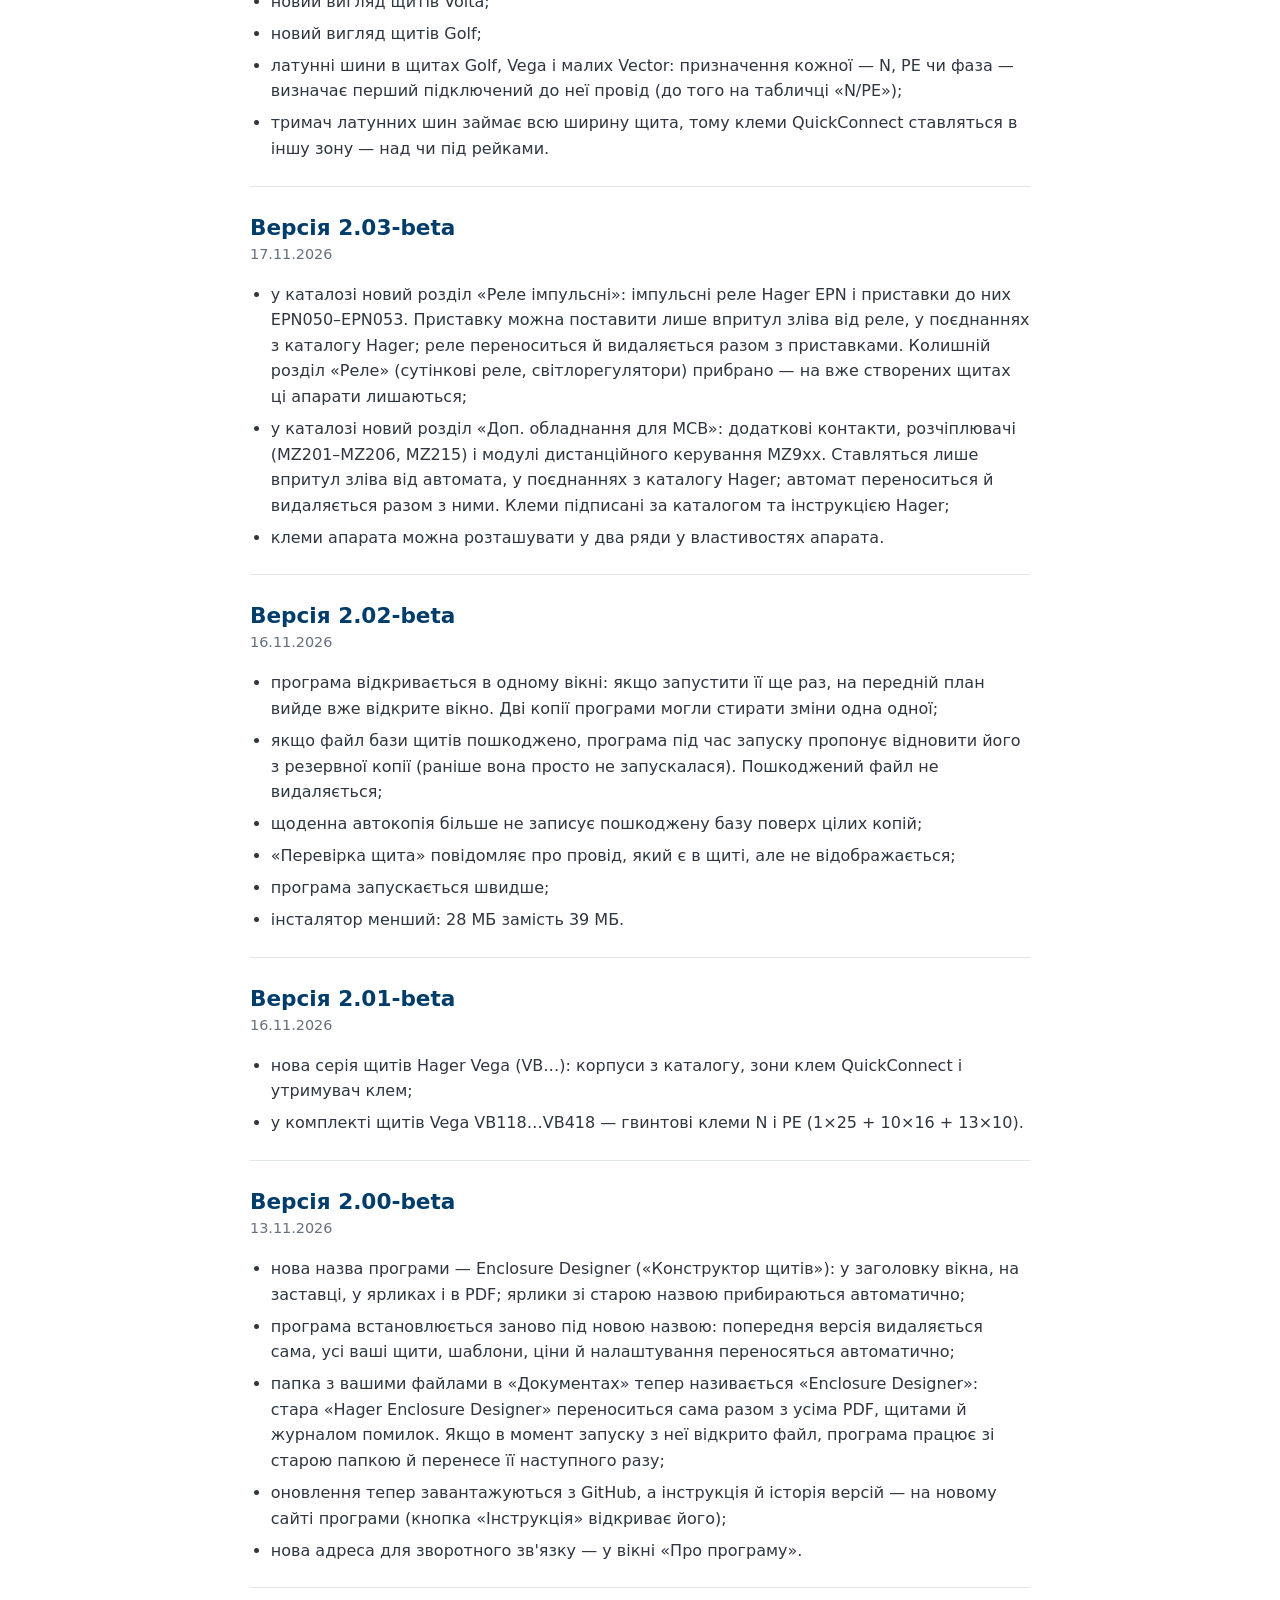
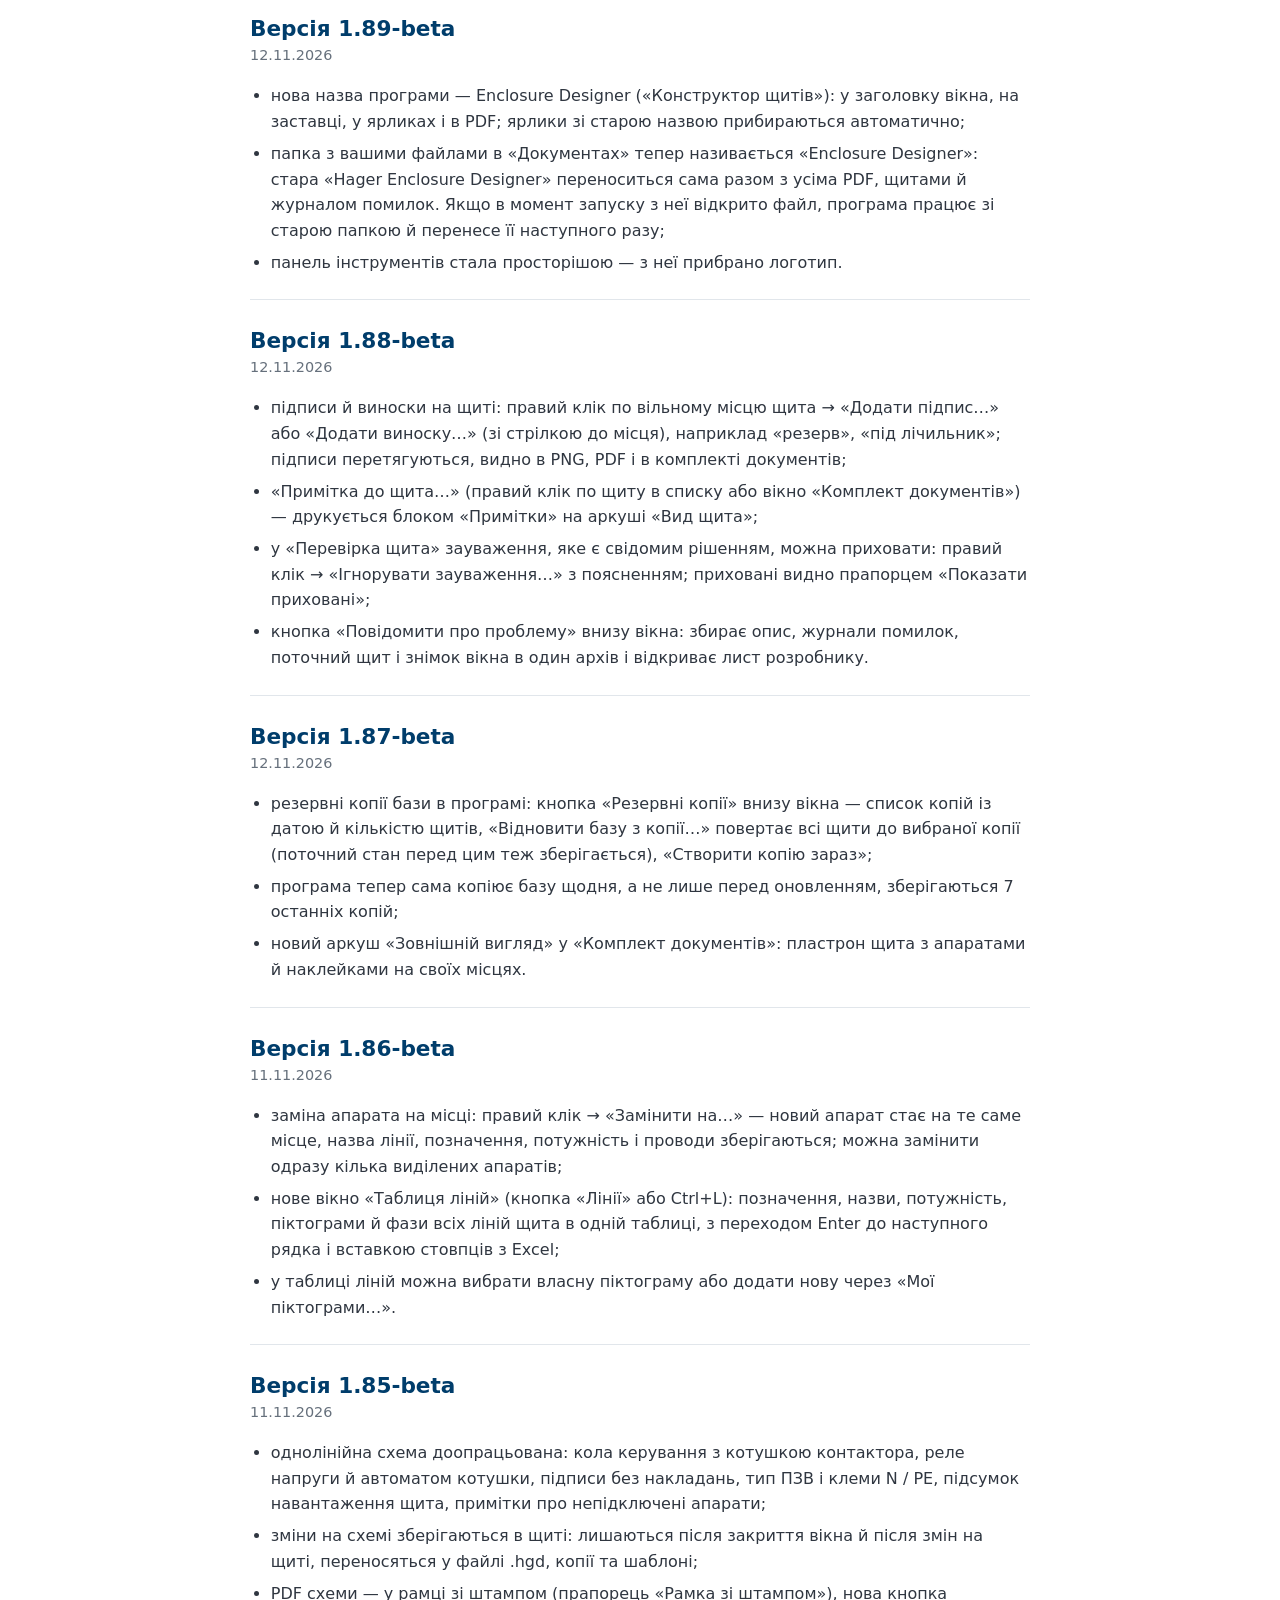
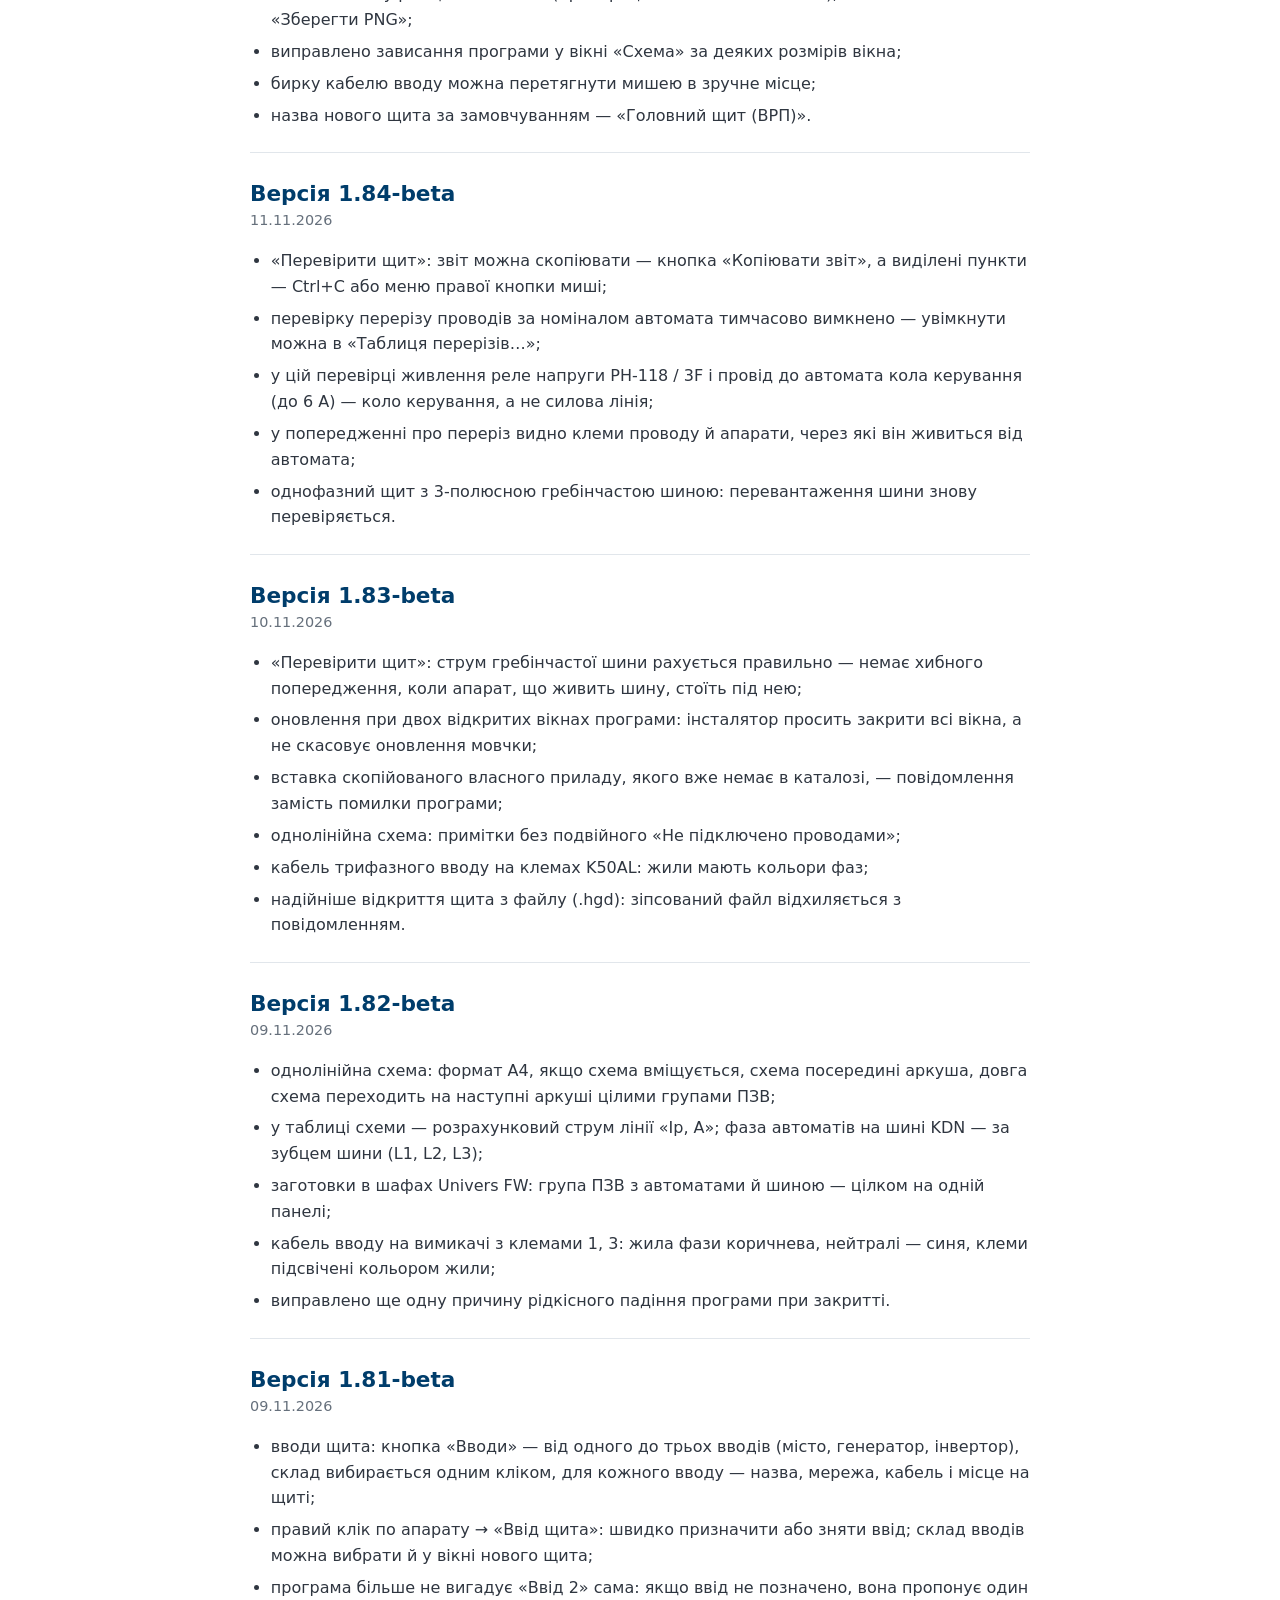
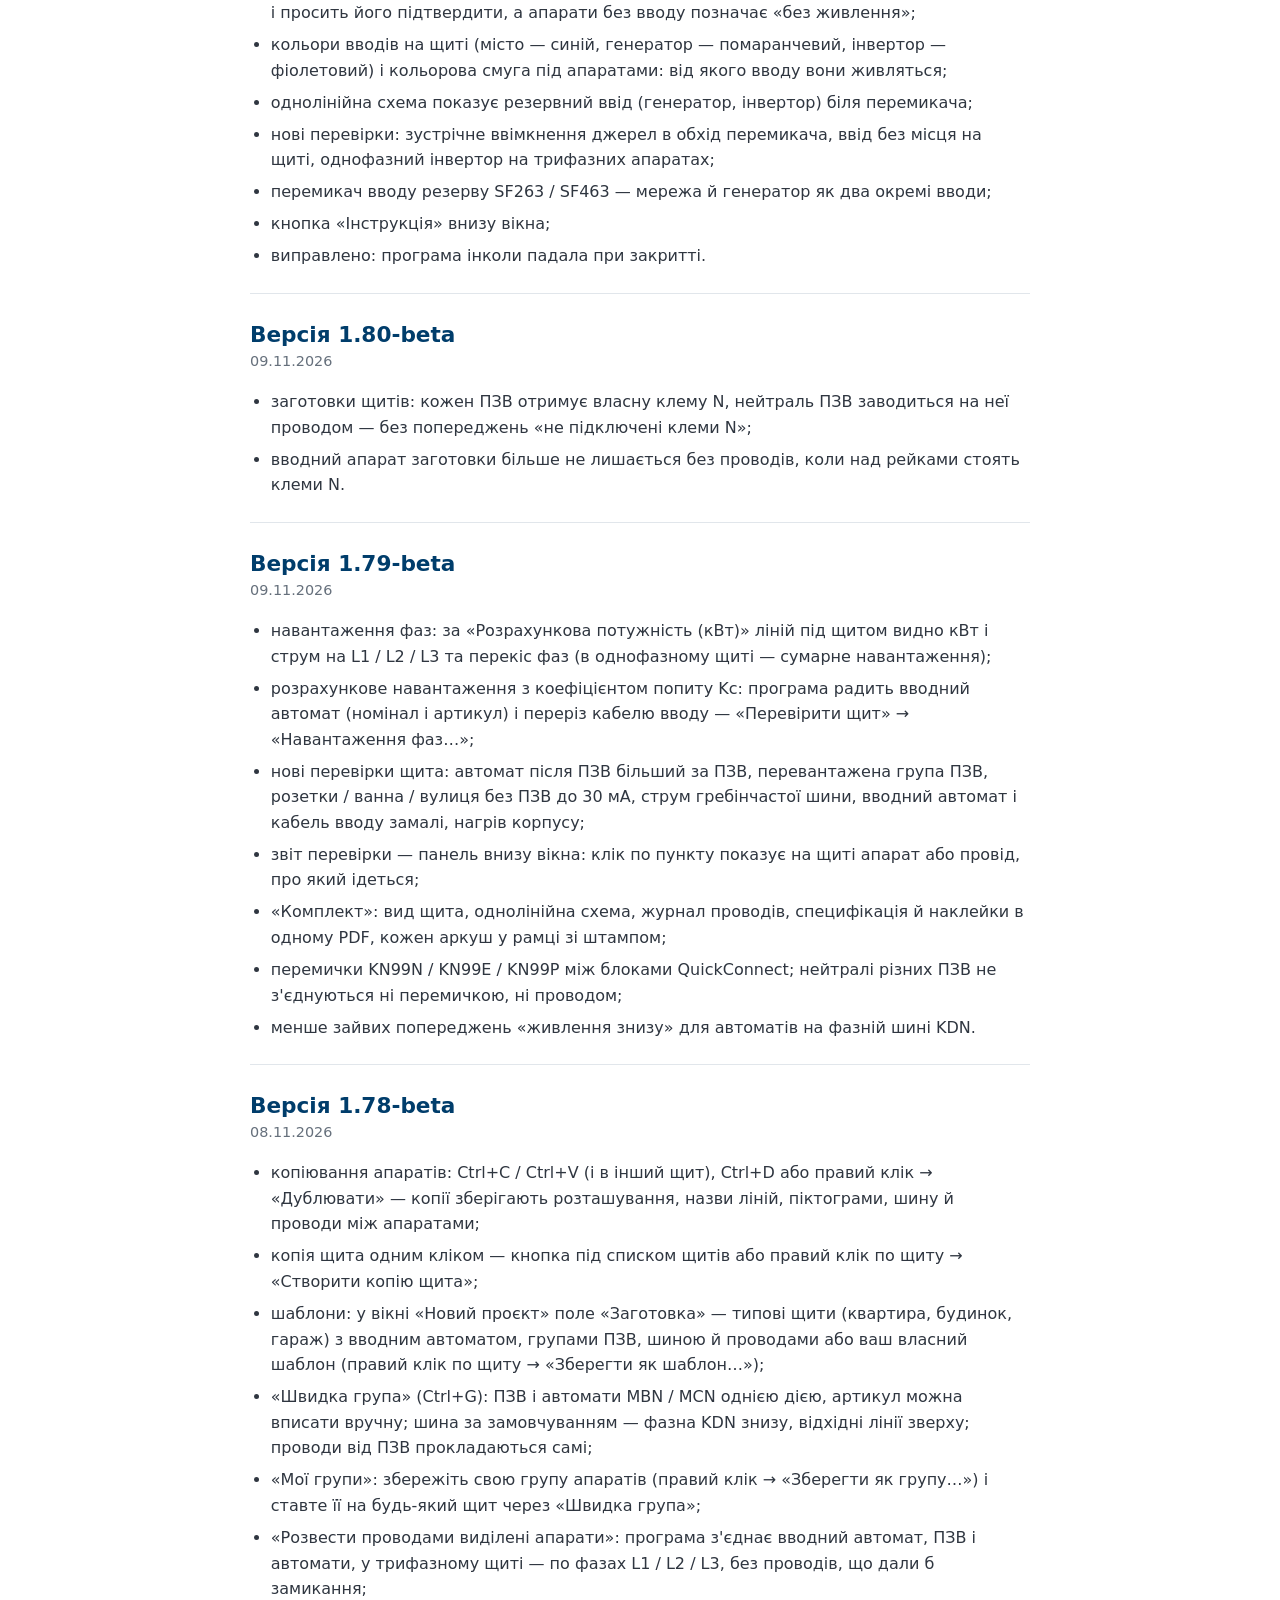
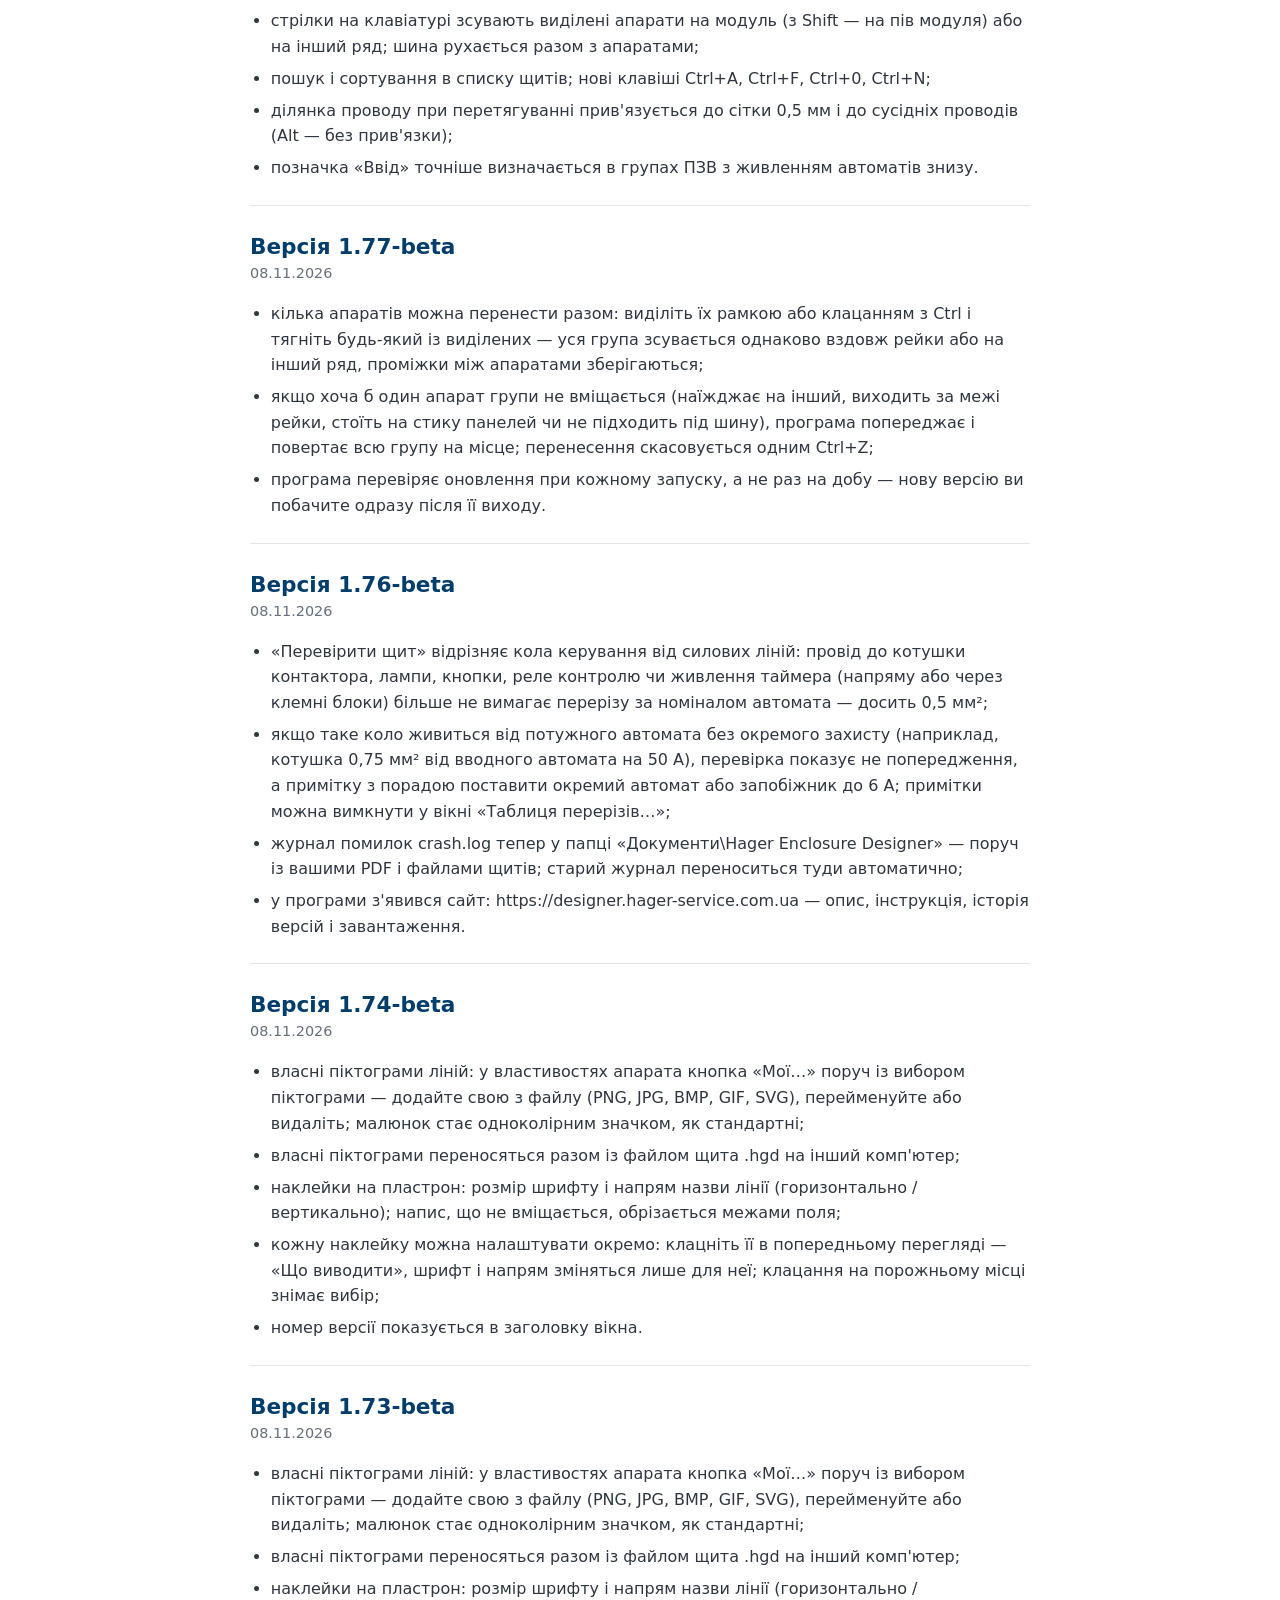
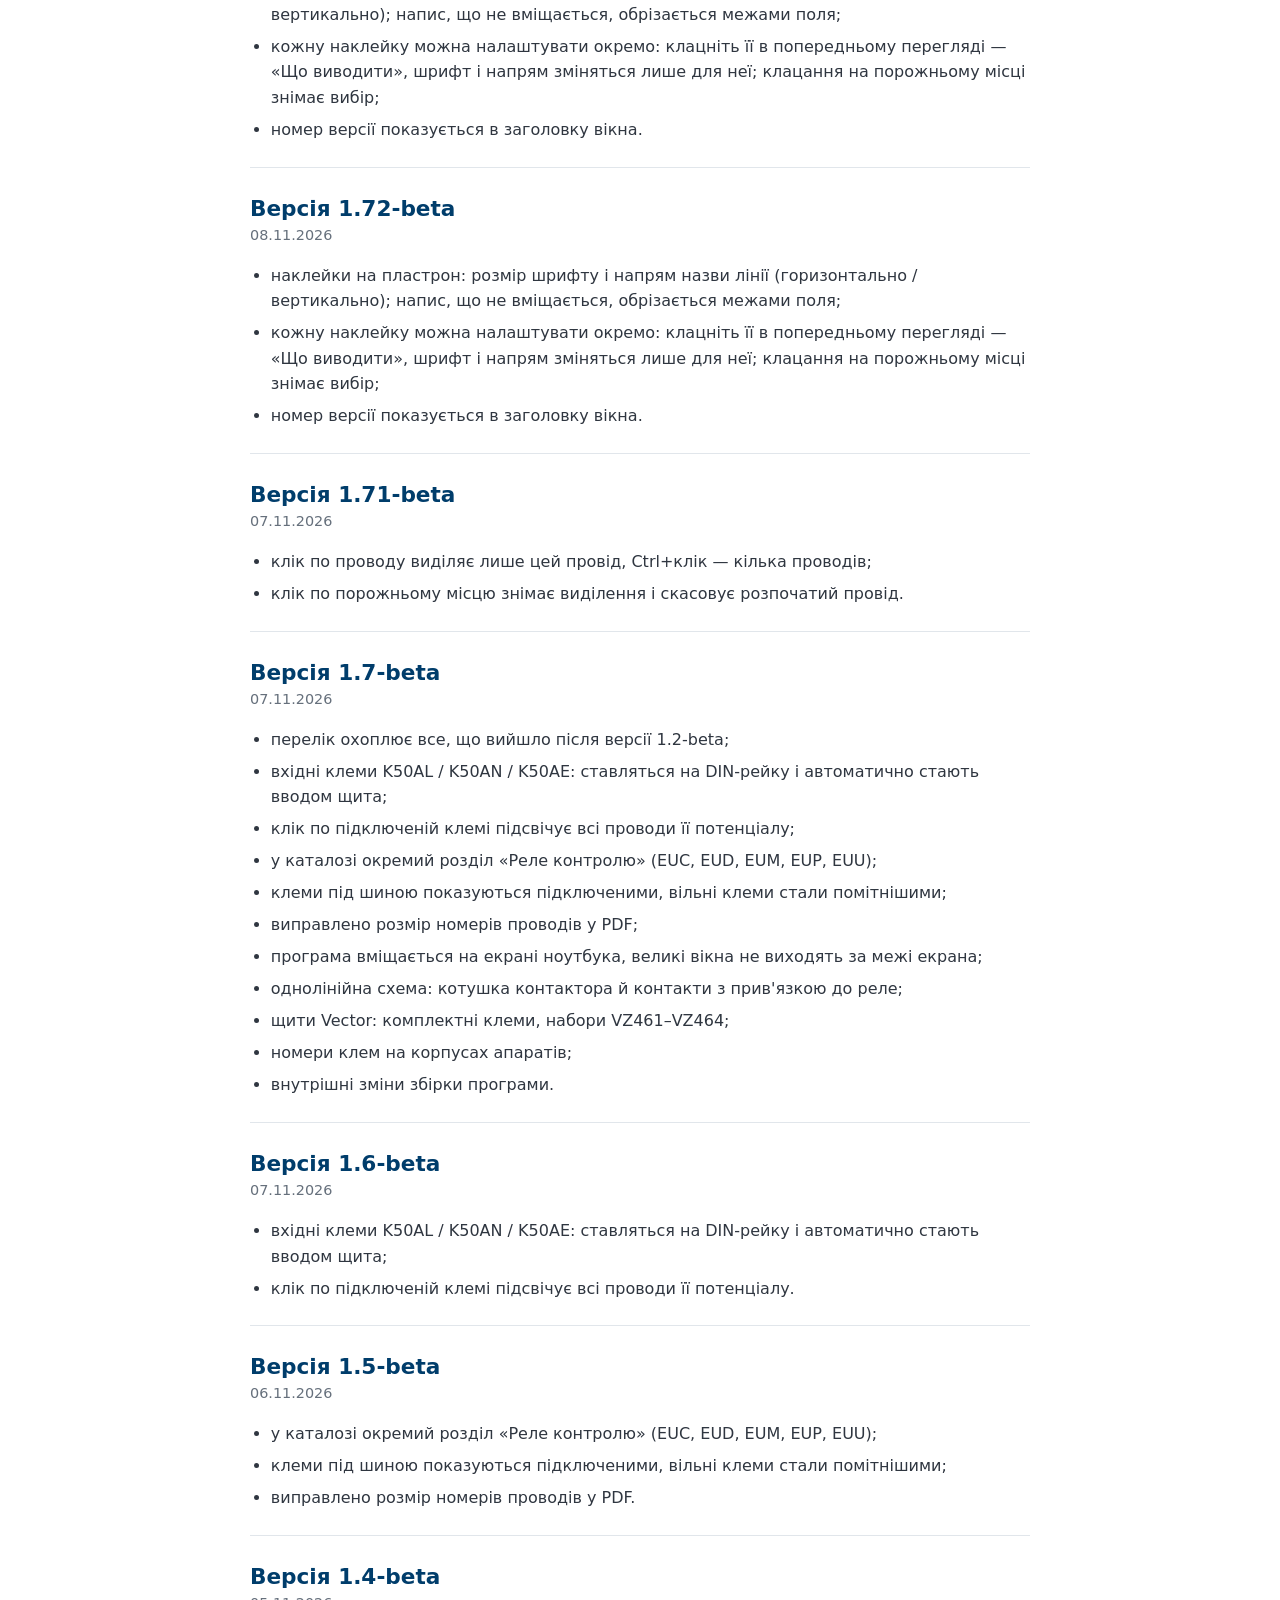
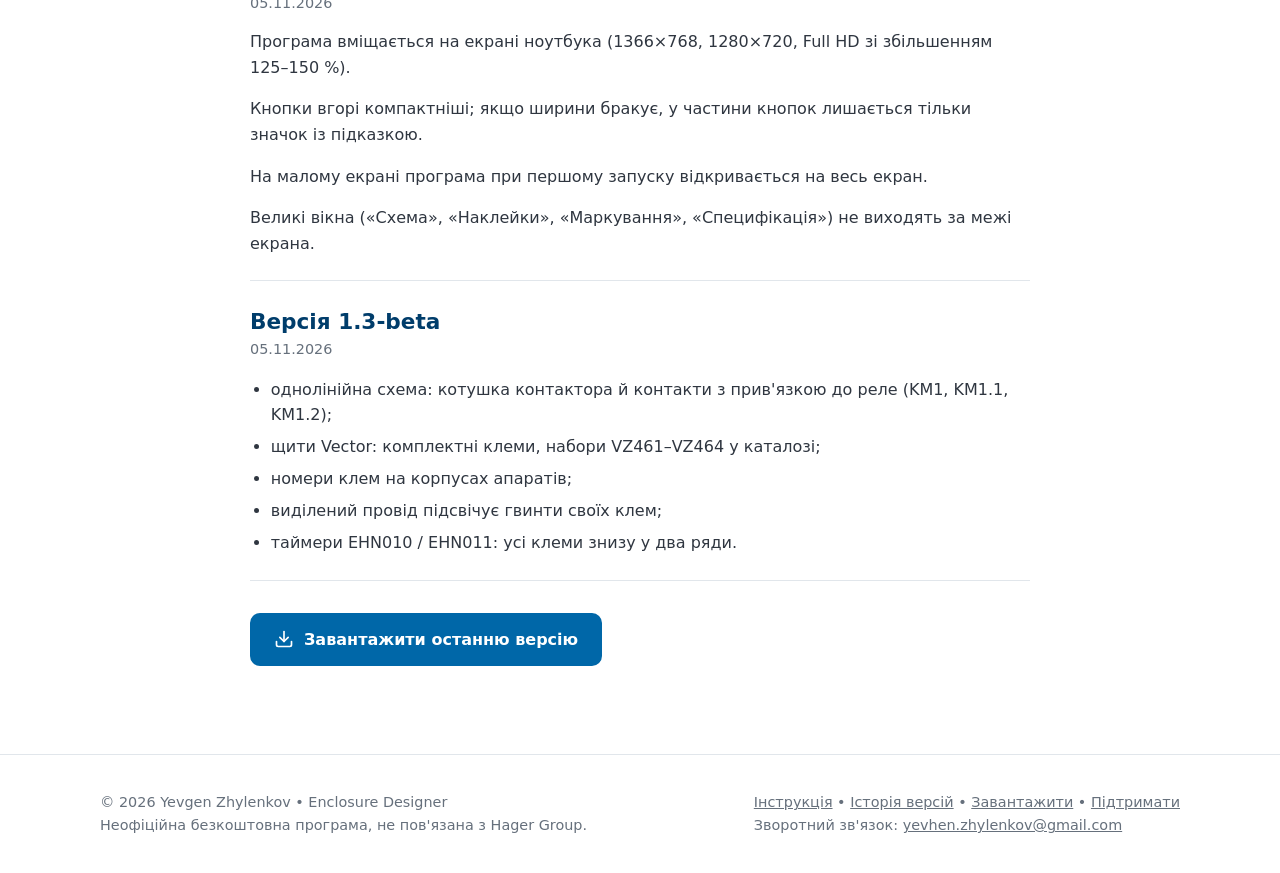
==== commit 539542b6: "Оновлення сайту" ====
--- a/changelog/index.html
+++ b/changelog/index.html
@@ -16,7 +16,7 @@
 <meta property="og:url" content="https://yevgenzhylenkov.github.io/enclosure-designer-releases/changelog/">
 <meta property="og:image" content="https://yevgenzhylenkov.github.io/enclosure-designer-releases/assets/img/og.png">
 <meta name="theme-color" content="#0067a8">
-<link rel="stylesheet" href="../assets/style.css?v=522d77db">
+<link rel="stylesheet" href="../assets/style.css?v=74186f28">
 </head>
 <body>
 <header class="topbar">
@@ -41,8 +41,12 @@
     або натисніть «Оновлення» в рядку стану.</p>
   <p class="beta"><b>Програма ще в розробці (бета-версія).</b> Можливі помилки, збої та неточності.
     Про знайдені проблеми пишіть на <a href="mailto:yevhen.zhylenkov@gmail.com">yevhen.zhylenkov@gmail.com</a>.</p>
+    <section class="release" id="v2.08-beta">
+    <h2>Версія 2.08-beta <span class="badge">поточна</span></h2>
+    <p class="muted small">20.11.2026</p>
+    <p class="appeal">Шановні користувачі! Авторові катастрофічно бракує ваших повідомлень про помилки й побажань щодо того, що ще варто додати в програму. Не соромтеся — пишіть свої зауваження та пропозиції на пошту <a href="mailto:yevhen.zhylenkov@gmail.com">yevhen.zhylenkov@gmail.com</a></p><ul><li>перемикачі I-0-II Hager SFT: нижні клеми тепер ідуть парами за полюсами, як на справжньому апараті (для SFT240 — L I, L II, N I, N II); проводи в уже створених щитах лишаються на тих самих полюсах і джерелах;</li><li>кабель вводу й відхідної лінії на щиті став схожим на справжній: довша оболонка, з якої жили виходять пучком і плавно розходяться до клем;</li><li>оболонку кабелю можна перетягнути мишею — жили й бирка рухаються разом з нею; повернути на місце: правий клік → «Повернути оболонку кабелю на місце».</li></ul><p>Увага: файли щитів, збережені в цій версії, не відкриються в попередніх версіях програми.</p>  </section>
     <section class="release" id="v2.07-beta">
-    <h2>Версія 2.07-beta <span class="badge">поточна</span></h2>
+    <h2>Версія 2.07-beta</h2>
     <p class="muted small">19.11.2026</p>
     <ul><li>у каталозі обладнання — новий розділ «Блок розгалужуючий»: блоки Hager KJ02A, KJ02B, KJ02D, KJ02AN, KJ02CN, KJ02DN, KJ01A, KJ02E, KJ100A, KJ125B, KJ160A;</li><li>нові щити Volta.Hybrid VU602 і VU603 з панелями для мультимедійного обладнання під DIN-рейками;</li><li>власний прилад тепер можна показати на щиті за шаблоном: порожня панель, з курком, з екраном, з регулятором або з індикаторами;</li><li>перевірка щита, вікно схеми й примітки аркуша схеми нагадують, що роль власних приладів на схемі визначено неточно, — їх варто перевірити вручну.</li></ul>  </section>
     <section class="release" id="v2.06-beta">
@@ -161,7 +165,7 @@
     <h2>Версія 1.3-beta</h2>
     <p class="muted small">05.11.2026</p>
     <ul><li>однолінійна схема: котушка контактора й контакти з прив&#039;язкою до реле (KM1, KM1.1, KM1.2);</li><li>щити Vector: комплектні клеми, набори VZ461–VZ464 у каталозі;</li><li>номери клем на корпусах апаратів;</li><li>виділений провід підсвічує гвинти своїх клем;</li><li>таймери EHN010 / EHN011: усі клеми знизу у два ряди.</li></ul>  </section>
-    <p><a class="btn" href="https://github.com/YevgenZhylenkov/enclosure-designer-releases/releases/download/v2.07-beta/EnclosureDesigner-Setup-2.07-beta.exe"><svg viewBox="0 0 24 24" fill="none" stroke="currentColor" stroke-width="2" stroke-linecap="round" stroke-linejoin="round" aria-hidden="true"><path d="M21 15v4a2 2 0 0 1-2 2H5a2 2 0 0 1-2-2v-4"/><polyline points="7 10 12 15 17 10"/><line x1="12" y1="15" x2="12" y2="3"/></svg>Завантажити останню версію</a></p>
+    <p><a class="btn" href="https://github.com/YevgenZhylenkov/enclosure-designer-releases/releases/download/v2.08-beta/EnclosureDesigner-Setup-2.08-beta.exe"><svg viewBox="0 0 24 24" fill="none" stroke="currentColor" stroke-width="2" stroke-linecap="round" stroke-linejoin="round" aria-hidden="true"><path d="M21 15v4a2 2 0 0 1-2 2H5a2 2 0 0 1-2-2v-4"/><polyline points="7 10 12 15 17 10"/><line x1="12" y1="15" x2="12" y2="3"/></svg>Завантажити останню версію</a></p>
 </main>
 <footer>
   <div class="wrap">
@@ -170,7 +174,7 @@
     <div>
       <a href="../guide/">Інструкція</a> •
       <a href="../changelog/">Історія версій</a> •
-      <a href="https://github.com/YevgenZhylenkov/enclosure-designer-releases/releases/download/v2.07-beta/EnclosureDesigner-Setup-2.07-beta.exe">Завантажити</a> •
+      <a href="https://github.com/YevgenZhylenkov/enclosure-designer-releases/releases/download/v2.08-beta/EnclosureDesigner-Setup-2.08-beta.exe">Завантажити</a> •
       <a href="https://donatello.to/enclosure_designer" target="_blank" rel="noopener">Підтримати</a><br>
       Зворотний зв'язок: <a href="mailto:yevhen.zhylenkov@gmail.com">yevhen.zhylenkov@gmail.com</a>
     </div>
--- a/assets/style.css
+++ b/assets/style.css
@@ -224,3 +224,8 @@
   font-size: .72rem; font-weight: 700; letter-spacing: .02em; text-transform: uppercase; line-height: 1.6;
   color: #8a5300; background: color-mix(in srgb, #f5a400 18%, var(--bg)); border: 1px solid color-mix(in srgb, #f5a400 55%, transparent); }
 @media (prefers-color-scheme: dark) { .wip { color: #ffc861; } }
+
+/* Звернення автора перед списком змін (текст до «Що нового:») */
+.appeal { color: #c62828; font-weight: 700; }
+.appeal a { color: inherit; }
+.notes .appeal { color: #ff8a80; }
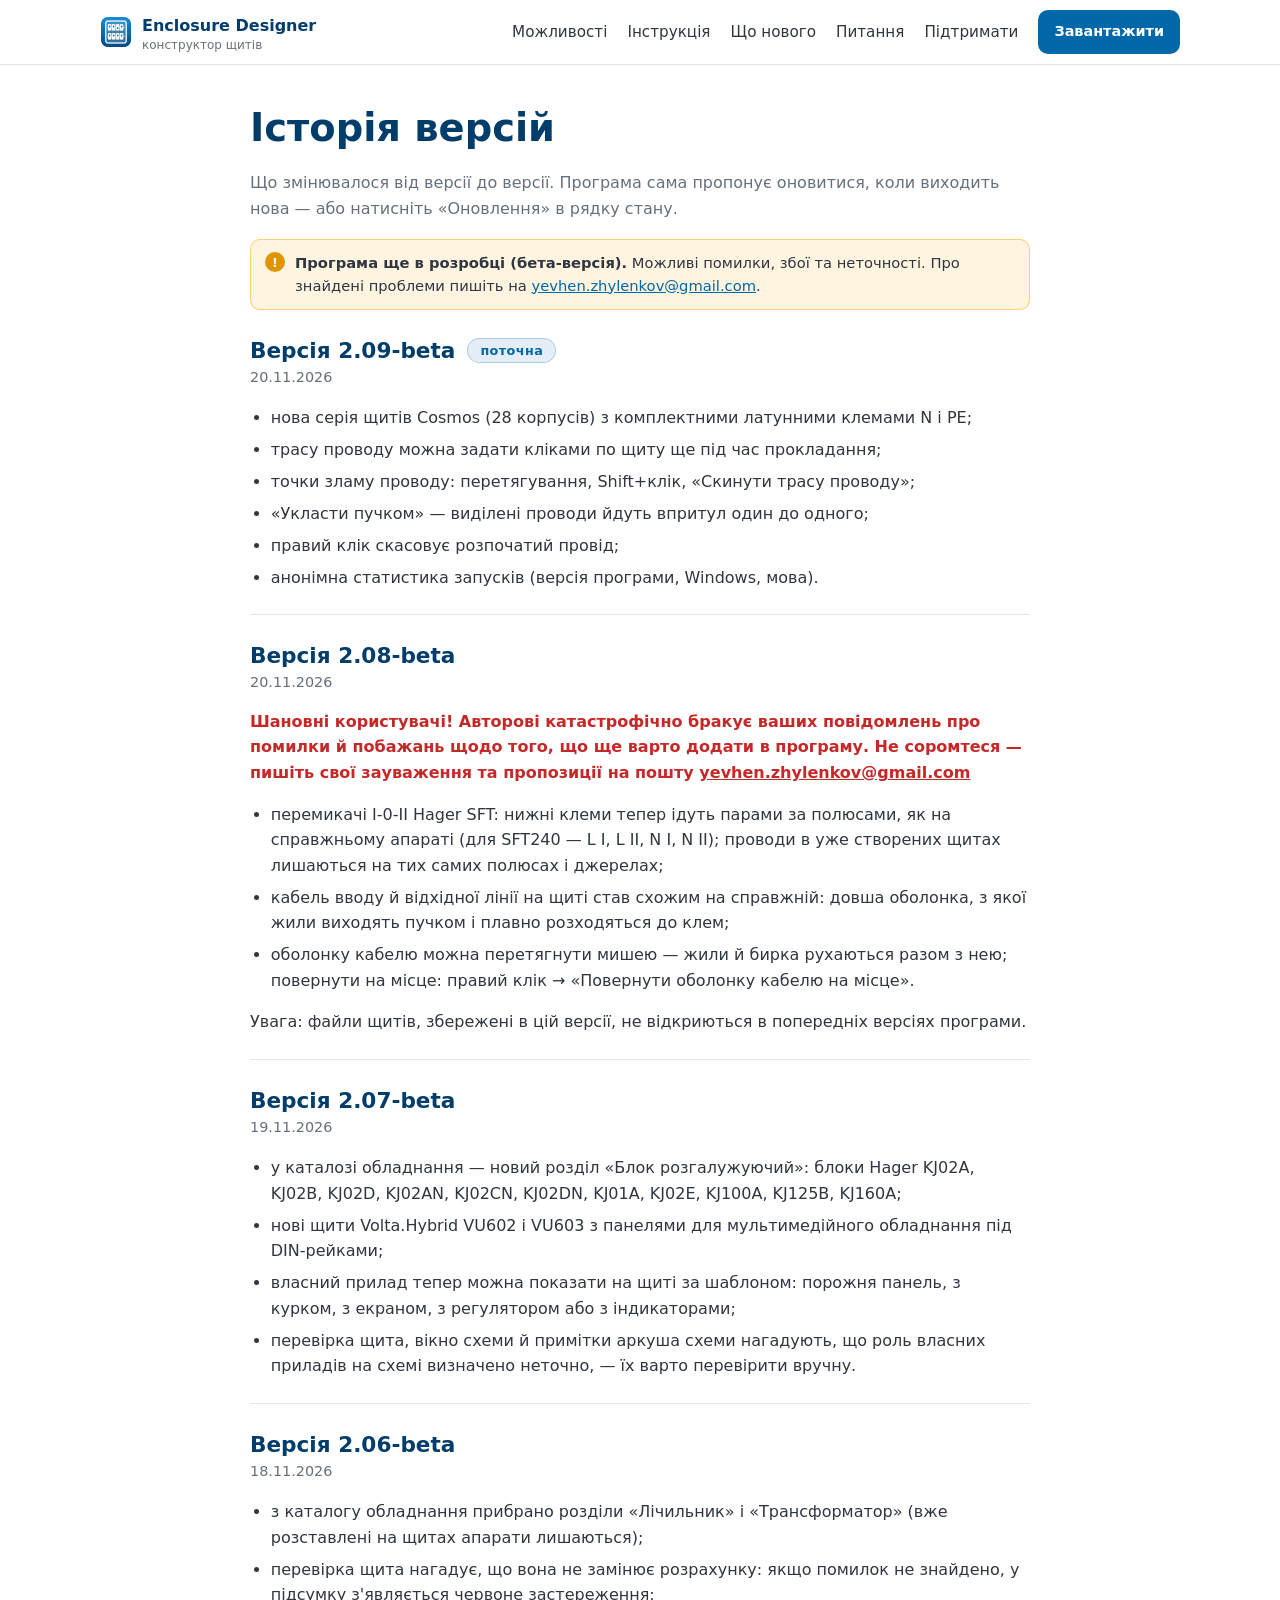
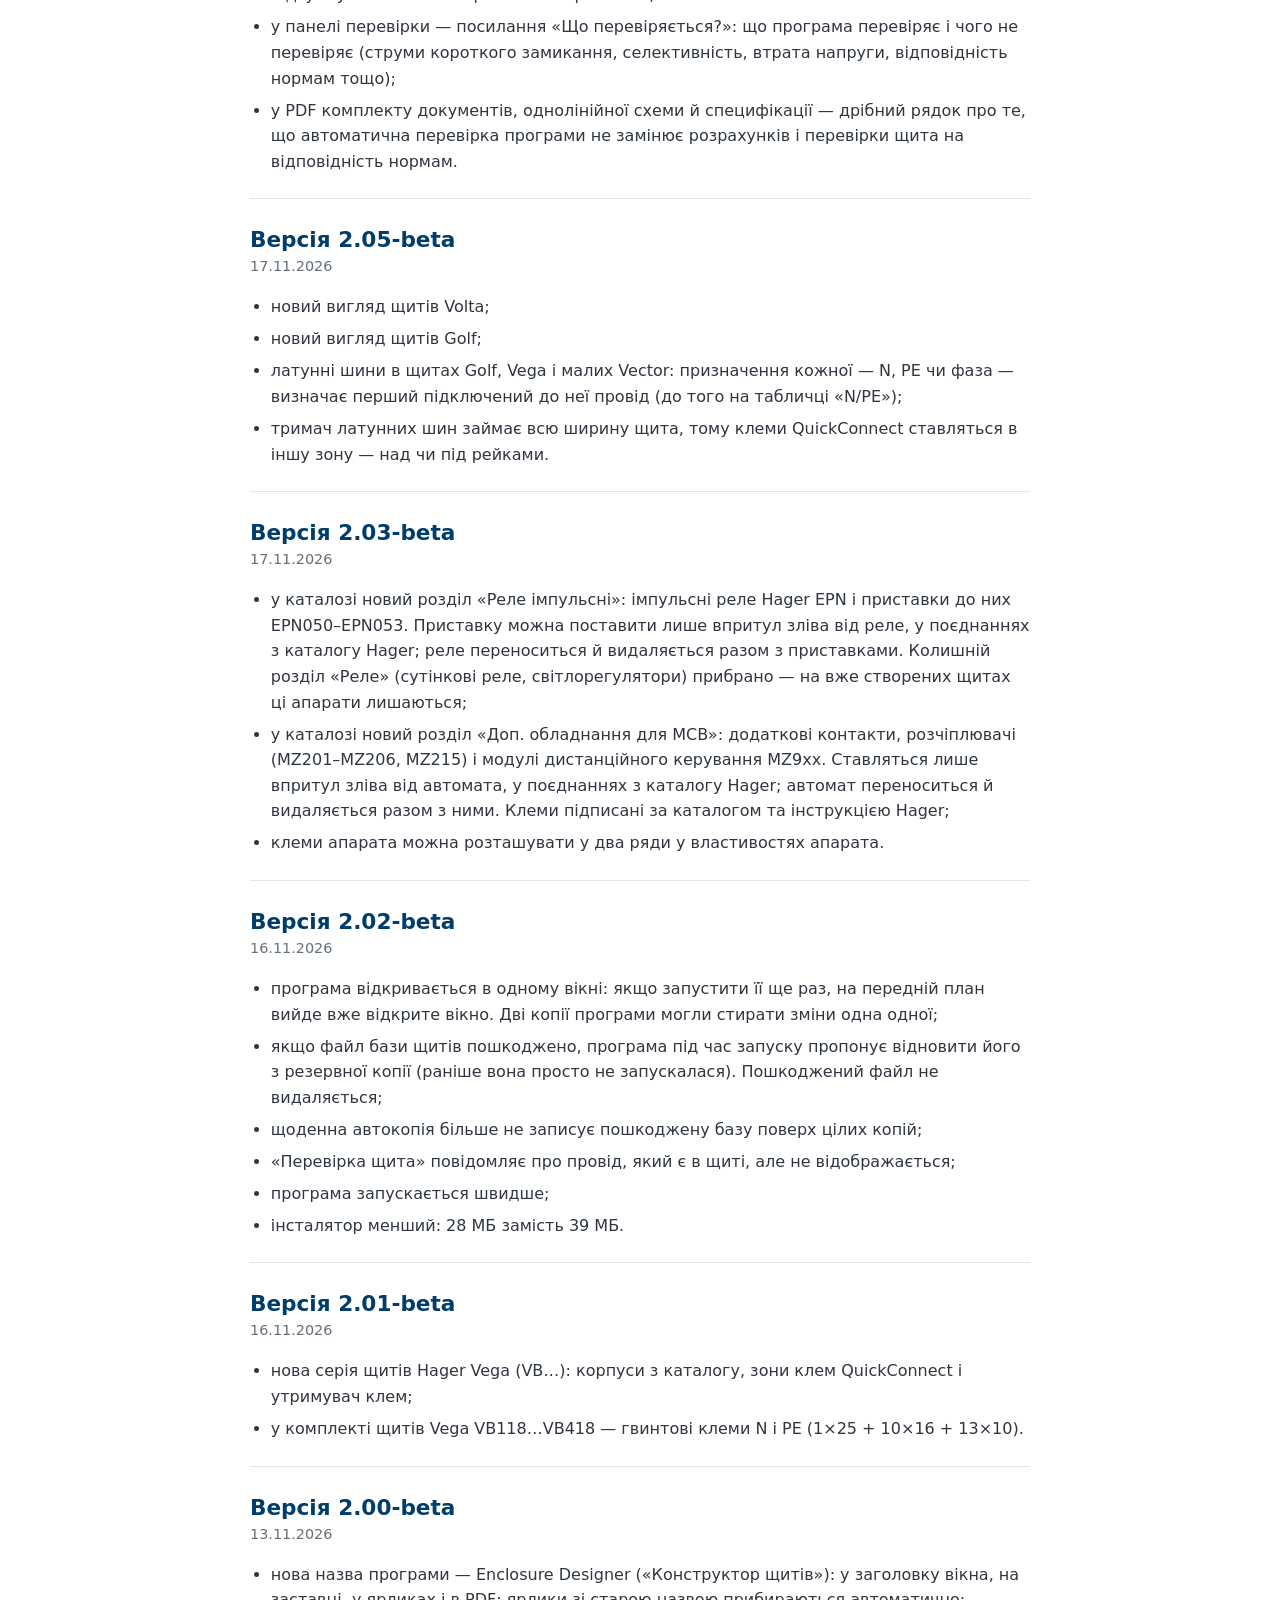
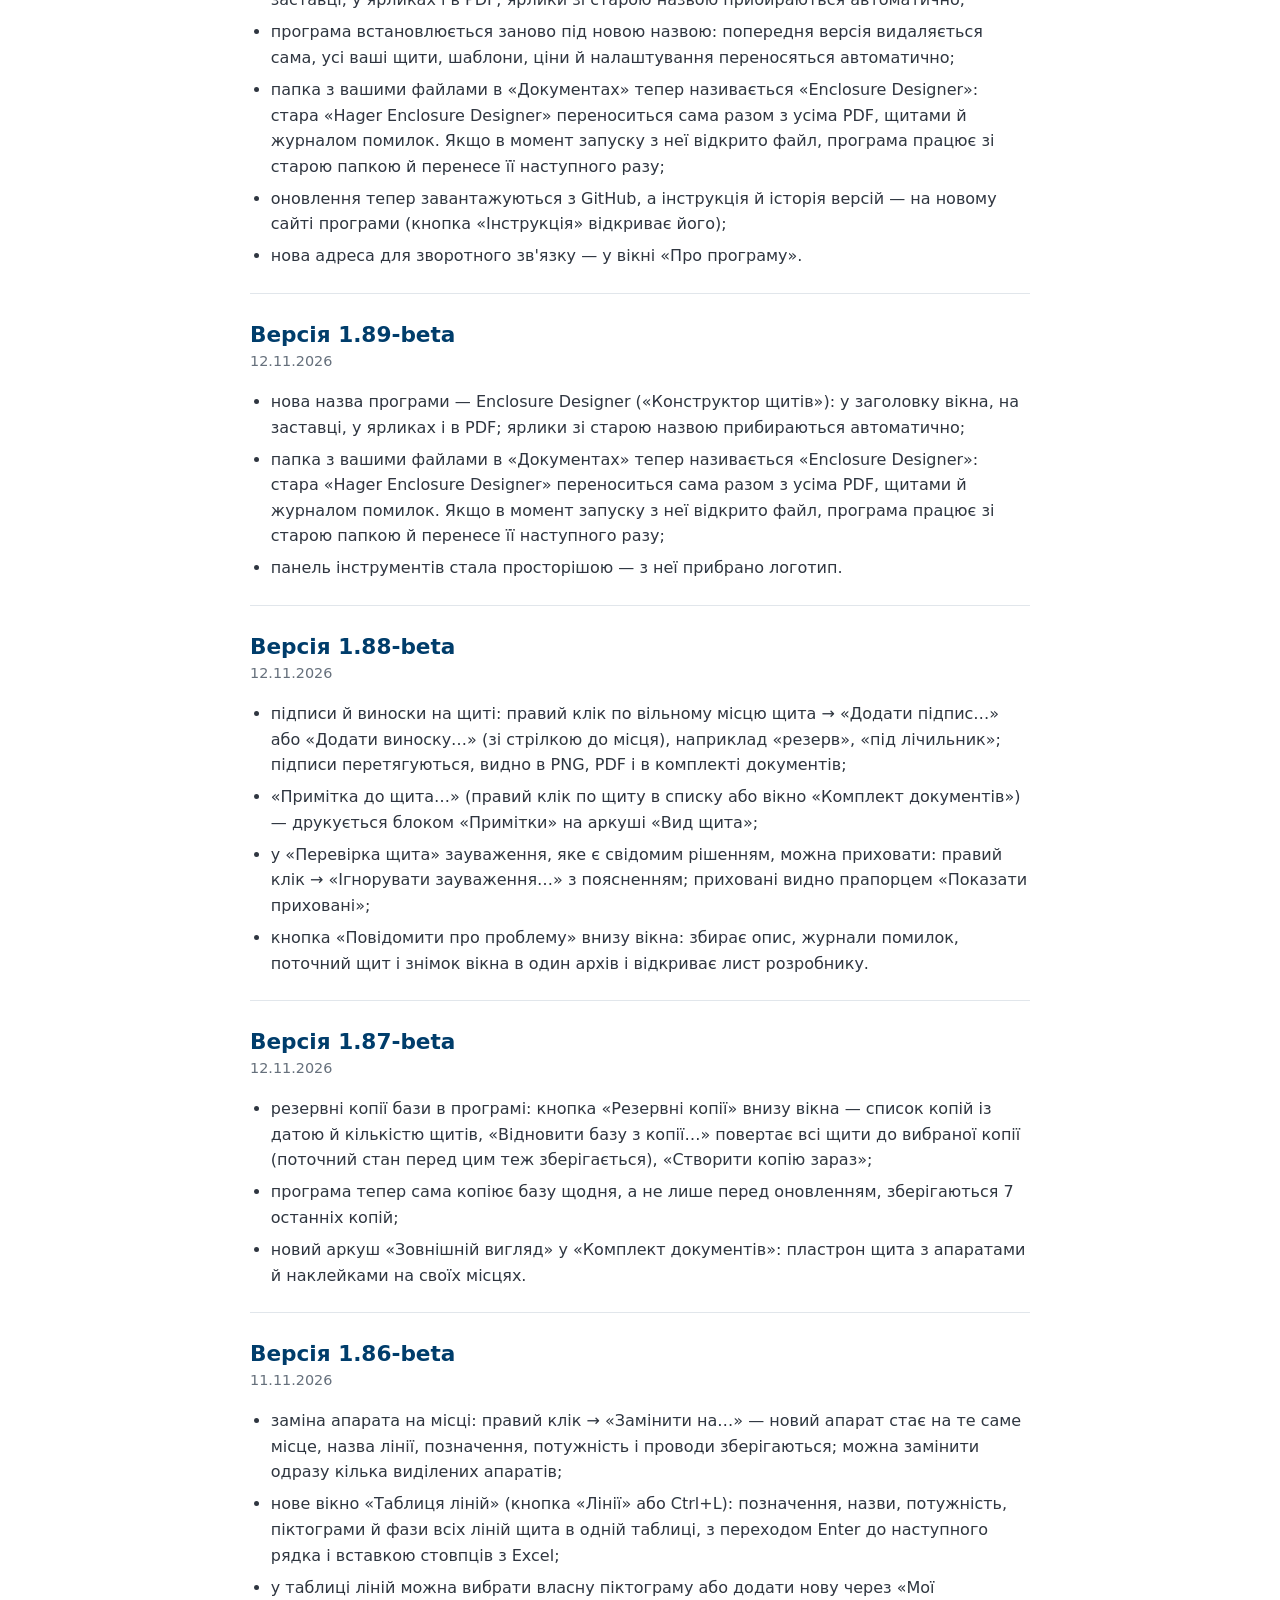
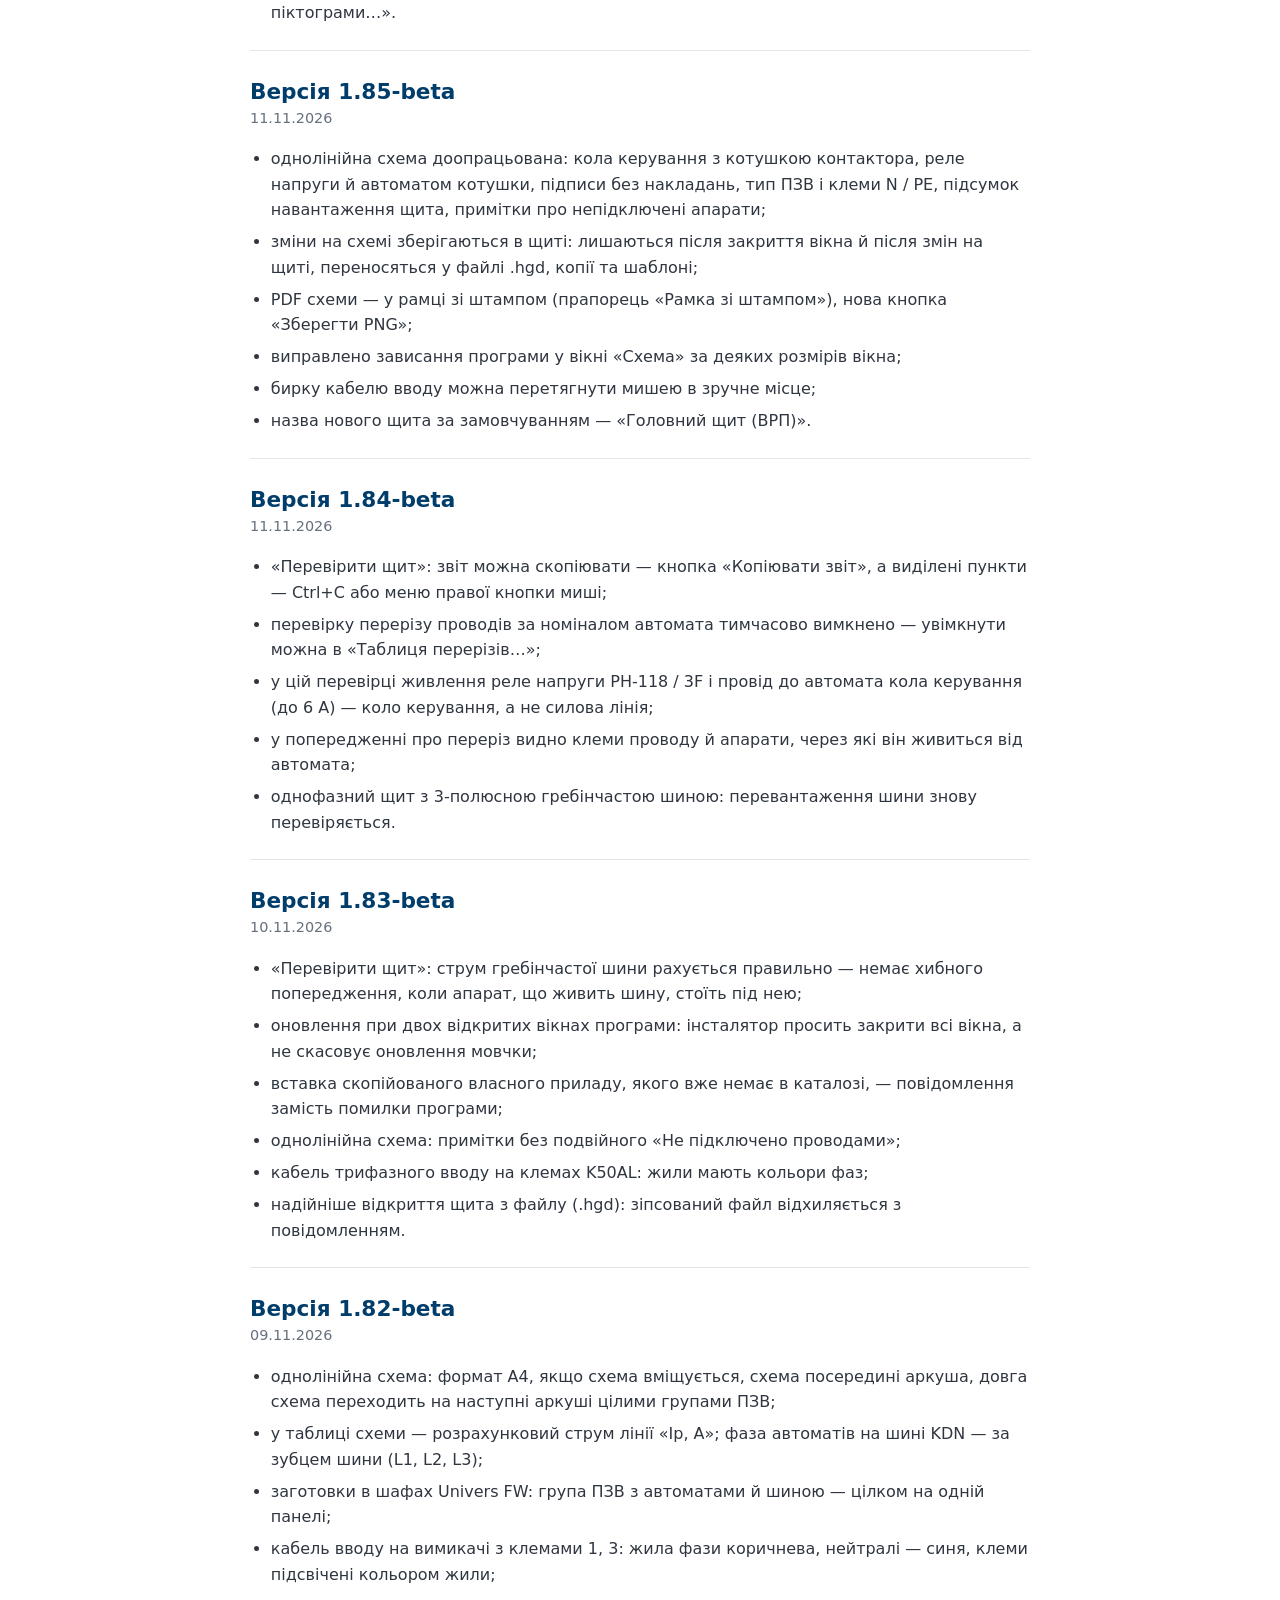
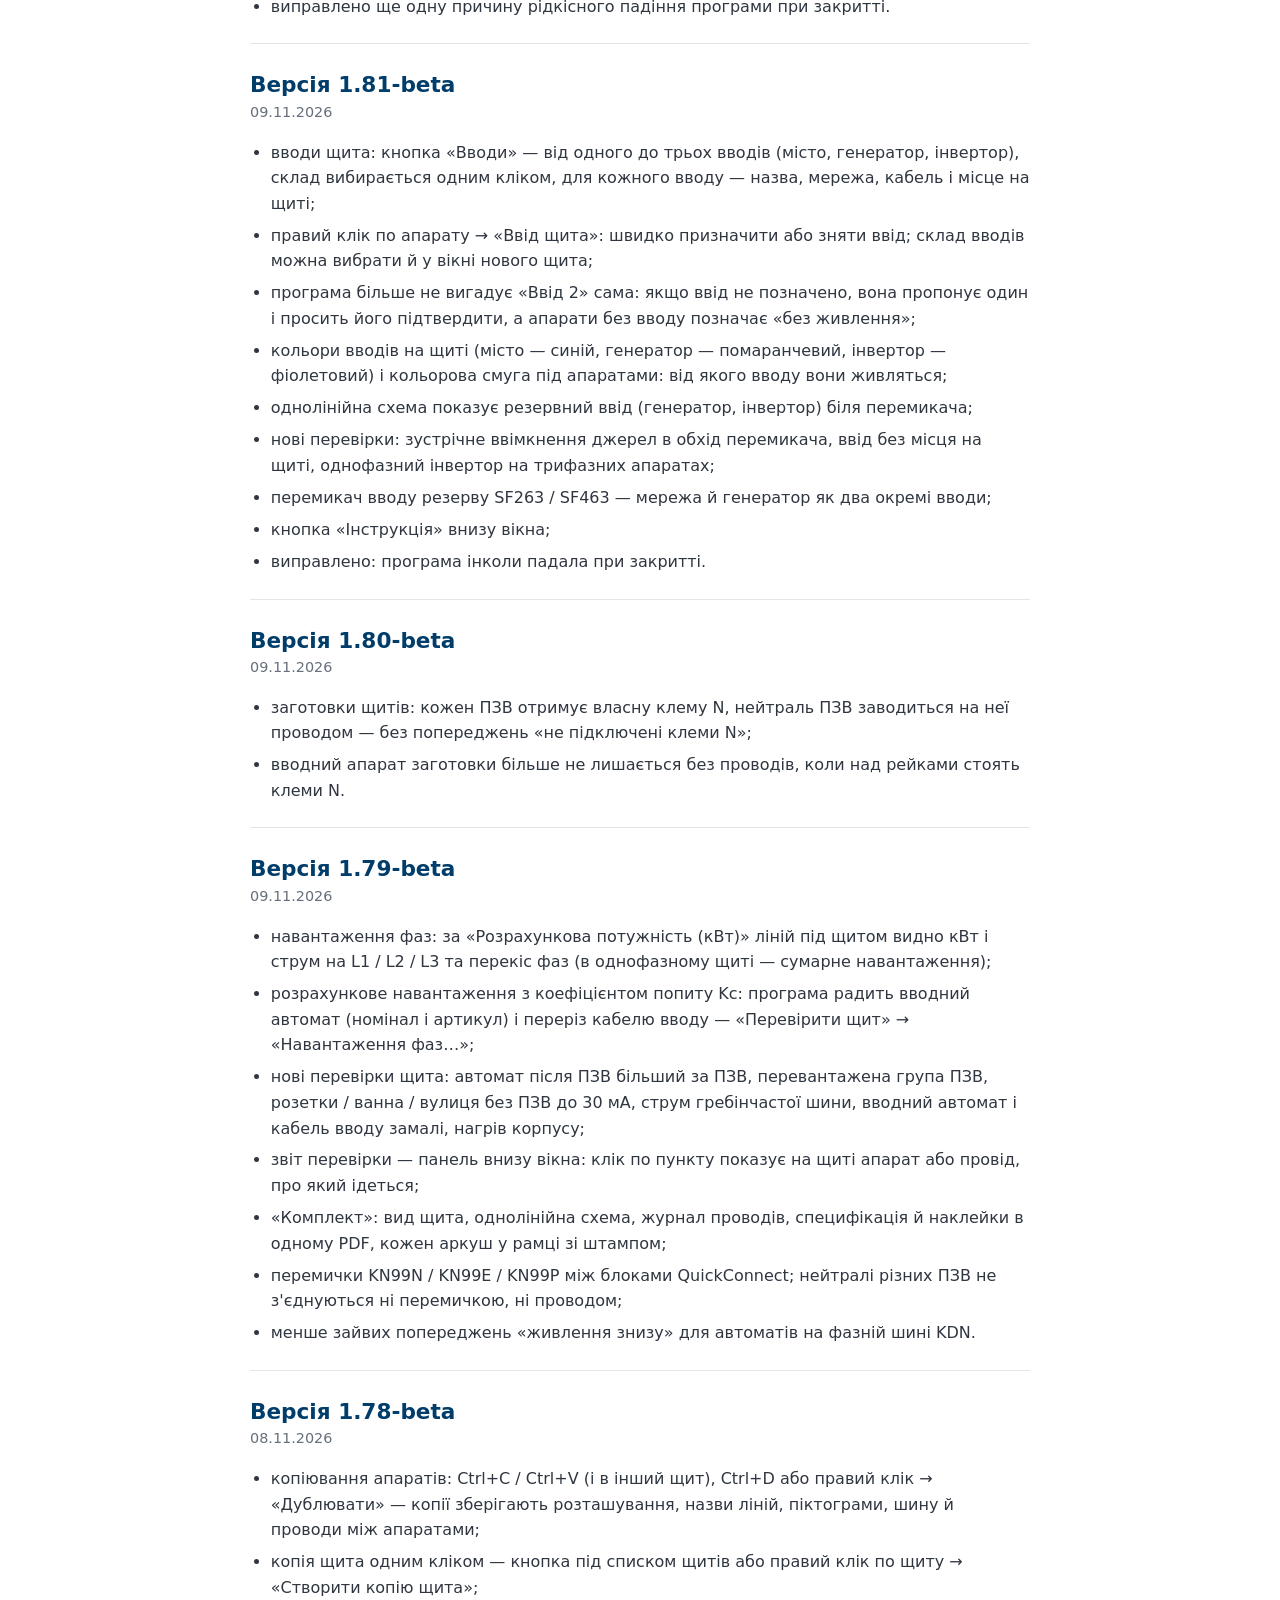
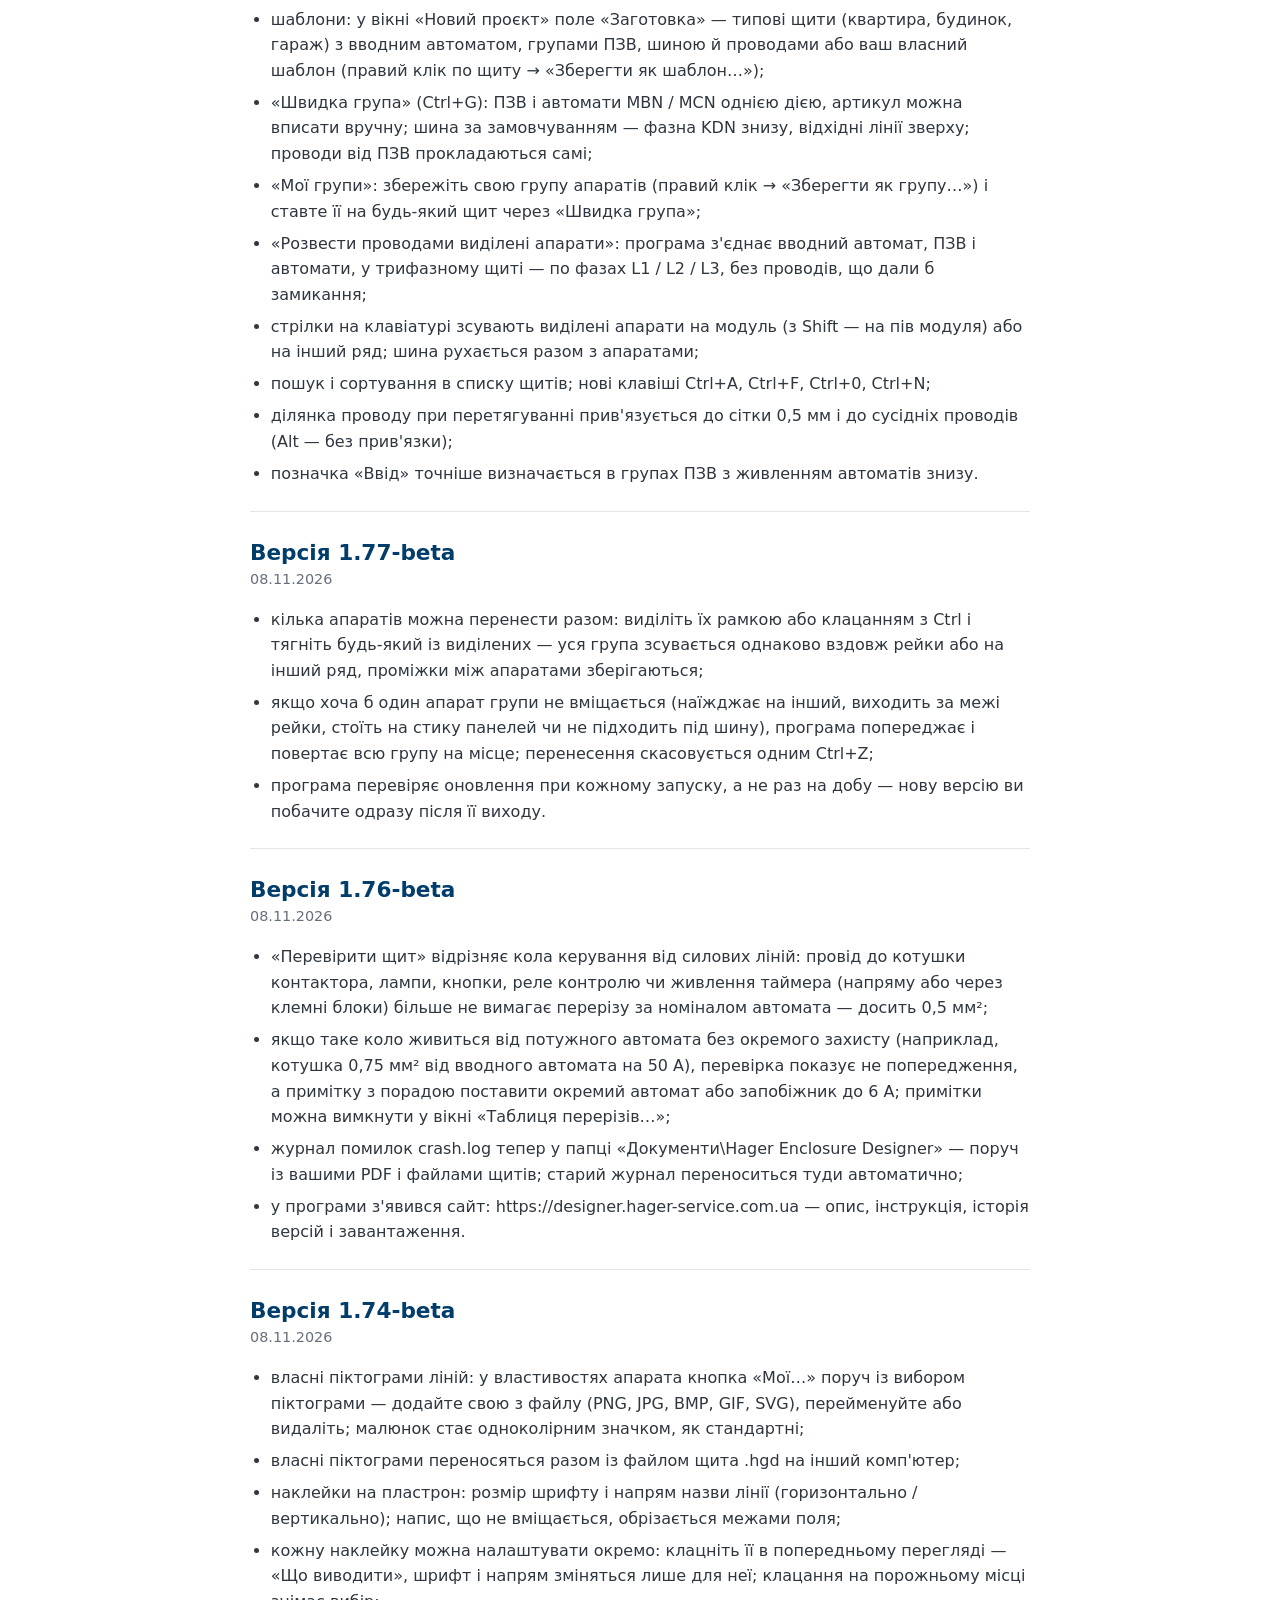
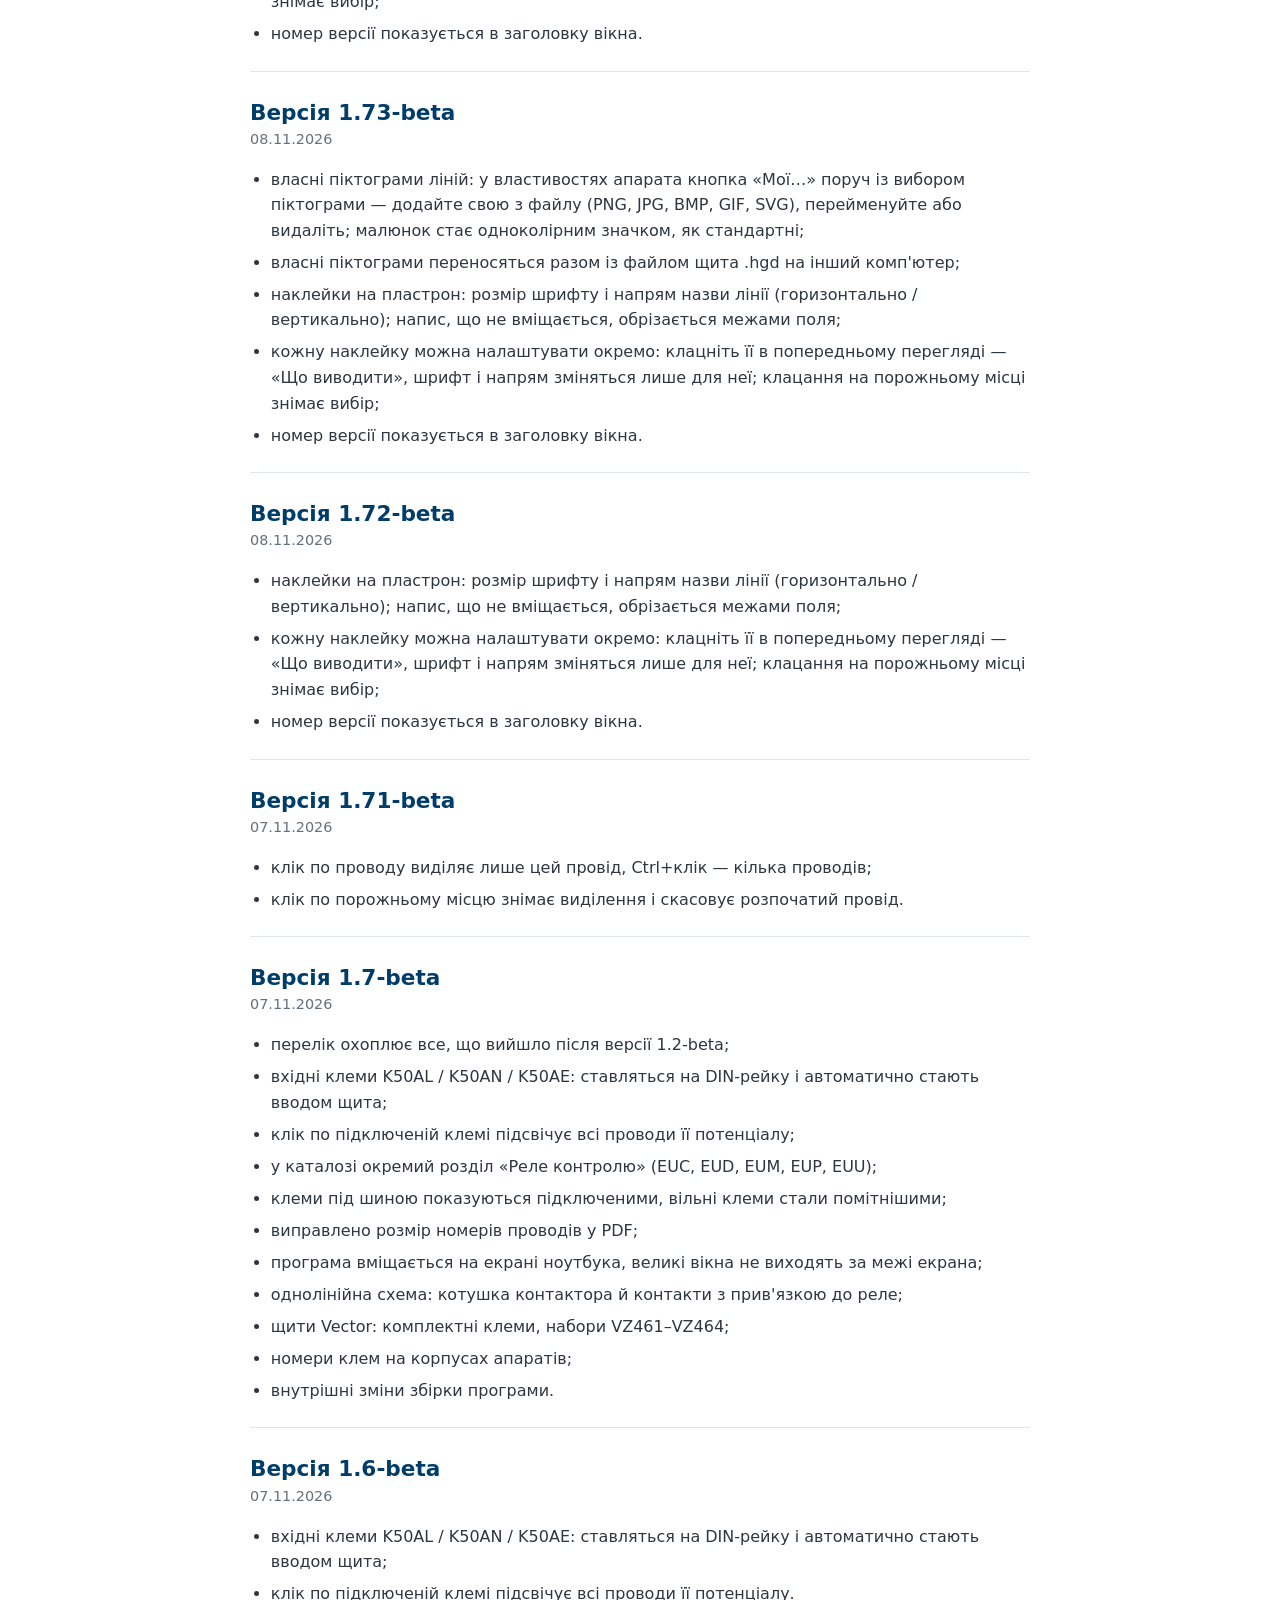
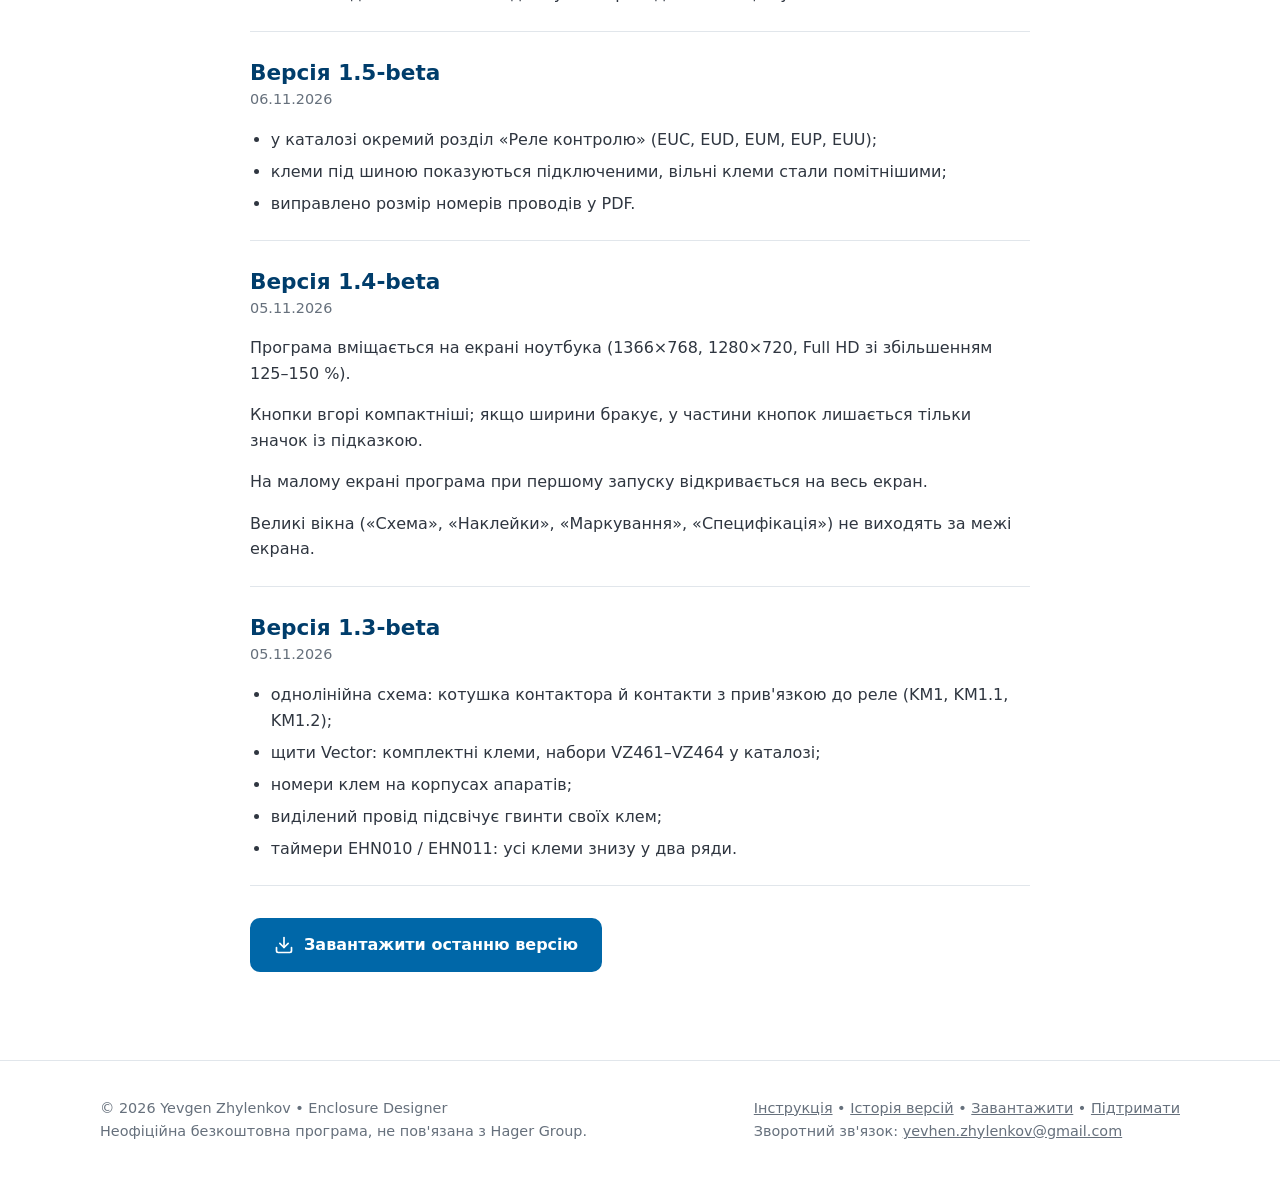
==== commit 5abc4a55: "Оновлення сайту" ====
--- a/changelog/index.html
+++ b/changelog/index.html
@@ -41,8 +41,12 @@
     або натисніть «Оновлення» в рядку стану.</p>
   <p class="beta"><b>Програма ще в розробці (бета-версія).</b> Можливі помилки, збої та неточності.
     Про знайдені проблеми пишіть на <a href="mailto:yevhen.zhylenkov@gmail.com">yevhen.zhylenkov@gmail.com</a>.</p>
+    <section class="release" id="v2.09-beta">
+    <h2>Версія 2.09-beta <span class="badge">поточна</span></h2>
+    <p class="muted small">20.11.2026</p>
+    <ul><li>нова серія щитів Cosmos (28 корпусів) з комплектними латунними клемами N і PE;</li><li>трасу проводу можна задати кліками по щиту ще під час прокладання;</li><li>точки зламу проводу: перетягування, Shift+клік, «Скинути трасу проводу»;</li><li>«Укласти пучком» — виділені проводи йдуть впритул один до одного;</li><li>правий клік скасовує розпочатий провід;</li><li>анонімна статистика запусків (версія програми, Windows, мова).</li></ul>  </section>
     <section class="release" id="v2.08-beta">
-    <h2>Версія 2.08-beta <span class="badge">поточна</span></h2>
+    <h2>Версія 2.08-beta</h2>
     <p class="muted small">20.11.2026</p>
     <p class="appeal">Шановні користувачі! Авторові катастрофічно бракує ваших повідомлень про помилки й побажань щодо того, що ще варто додати в програму. Не соромтеся — пишіть свої зауваження та пропозиції на пошту <a href="mailto:yevhen.zhylenkov@gmail.com">yevhen.zhylenkov@gmail.com</a></p><ul><li>перемикачі I-0-II Hager SFT: нижні клеми тепер ідуть парами за полюсами, як на справжньому апараті (для SFT240 — L I, L II, N I, N II); проводи в уже створених щитах лишаються на тих самих полюсах і джерелах;</li><li>кабель вводу й відхідної лінії на щиті став схожим на справжній: довша оболонка, з якої жили виходять пучком і плавно розходяться до клем;</li><li>оболонку кабелю можна перетягнути мишею — жили й бирка рухаються разом з нею; повернути на місце: правий клік → «Повернути оболонку кабелю на місце».</li></ul><p>Увага: файли щитів, збережені в цій версії, не відкриються в попередніх версіях програми.</p>  </section>
     <section class="release" id="v2.07-beta">
@@ -165,7 +169,7 @@
     <h2>Версія 1.3-beta</h2>
     <p class="muted small">05.11.2026</p>
     <ul><li>однолінійна схема: котушка контактора й контакти з прив&#039;язкою до реле (KM1, KM1.1, KM1.2);</li><li>щити Vector: комплектні клеми, набори VZ461–VZ464 у каталозі;</li><li>номери клем на корпусах апаратів;</li><li>виділений провід підсвічує гвинти своїх клем;</li><li>таймери EHN010 / EHN011: усі клеми знизу у два ряди.</li></ul>  </section>
-    <p><a class="btn" href="https://github.com/YevgenZhylenkov/enclosure-designer-releases/releases/download/v2.08-beta/EnclosureDesigner-Setup-2.08-beta.exe"><svg viewBox="0 0 24 24" fill="none" stroke="currentColor" stroke-width="2" stroke-linecap="round" stroke-linejoin="round" aria-hidden="true"><path d="M21 15v4a2 2 0 0 1-2 2H5a2 2 0 0 1-2-2v-4"/><polyline points="7 10 12 15 17 10"/><line x1="12" y1="15" x2="12" y2="3"/></svg>Завантажити останню версію</a></p>
+    <p><a class="btn" href="https://github.com/YevgenZhylenkov/enclosure-designer-releases/releases/download/v2.09-beta/EnclosureDesigner-Setup-2.09-beta.exe"><svg viewBox="0 0 24 24" fill="none" stroke="currentColor" stroke-width="2" stroke-linecap="round" stroke-linejoin="round" aria-hidden="true"><path d="M21 15v4a2 2 0 0 1-2 2H5a2 2 0 0 1-2-2v-4"/><polyline points="7 10 12 15 17 10"/><line x1="12" y1="15" x2="12" y2="3"/></svg>Завантажити останню версію</a></p>
 </main>
 <footer>
   <div class="wrap">
@@ -174,7 +178,7 @@
     <div>
       <a href="../guide/">Інструкція</a> •
       <a href="../changelog/">Історія версій</a> •
-      <a href="https://github.com/YevgenZhylenkov/enclosure-designer-releases/releases/download/v2.08-beta/EnclosureDesigner-Setup-2.08-beta.exe">Завантажити</a> •
+      <a href="https://github.com/YevgenZhylenkov/enclosure-designer-releases/releases/download/v2.09-beta/EnclosureDesigner-Setup-2.09-beta.exe">Завантажити</a> •
       <a href="https://donatello.to/enclosure_designer" target="_blank" rel="noopener">Підтримати</a><br>
       Зворотний зв'язок: <a href="mailto:yevhen.zhylenkov@gmail.com">yevhen.zhylenkov@gmail.com</a>
     </div>
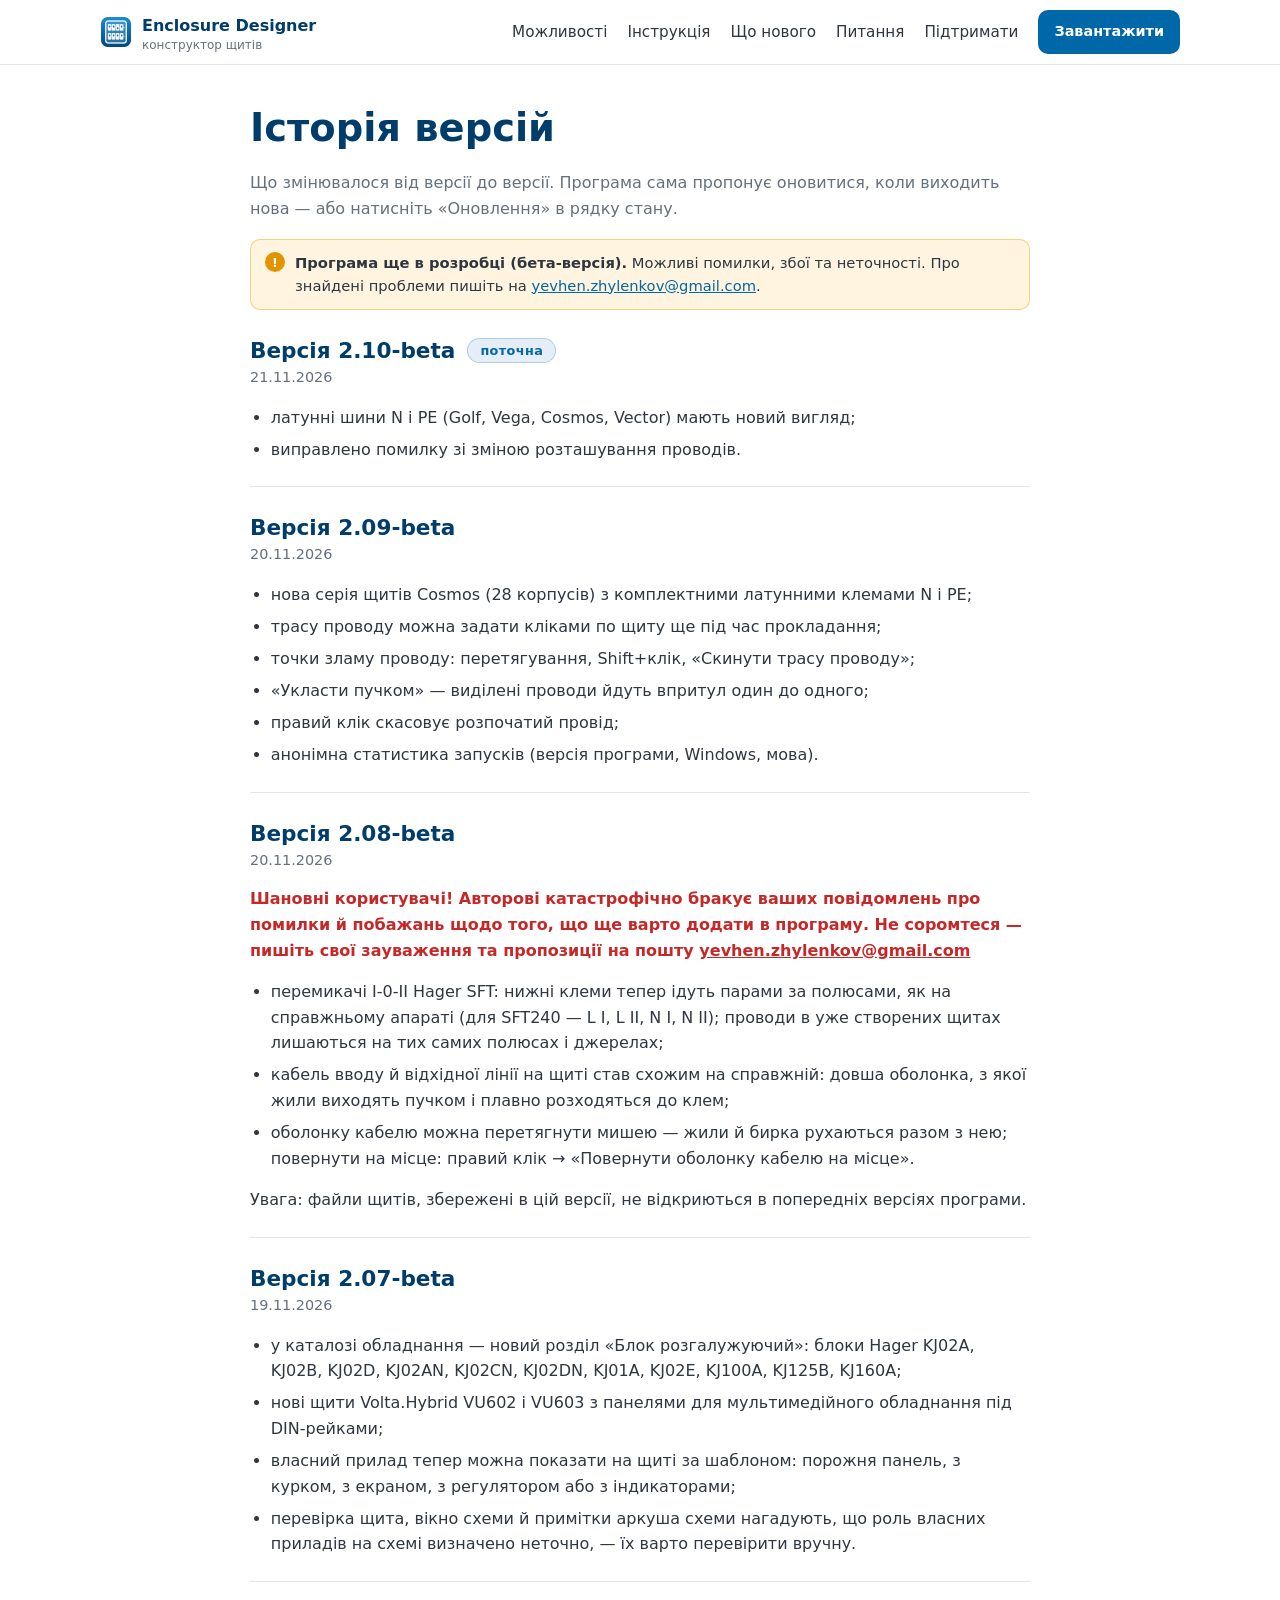
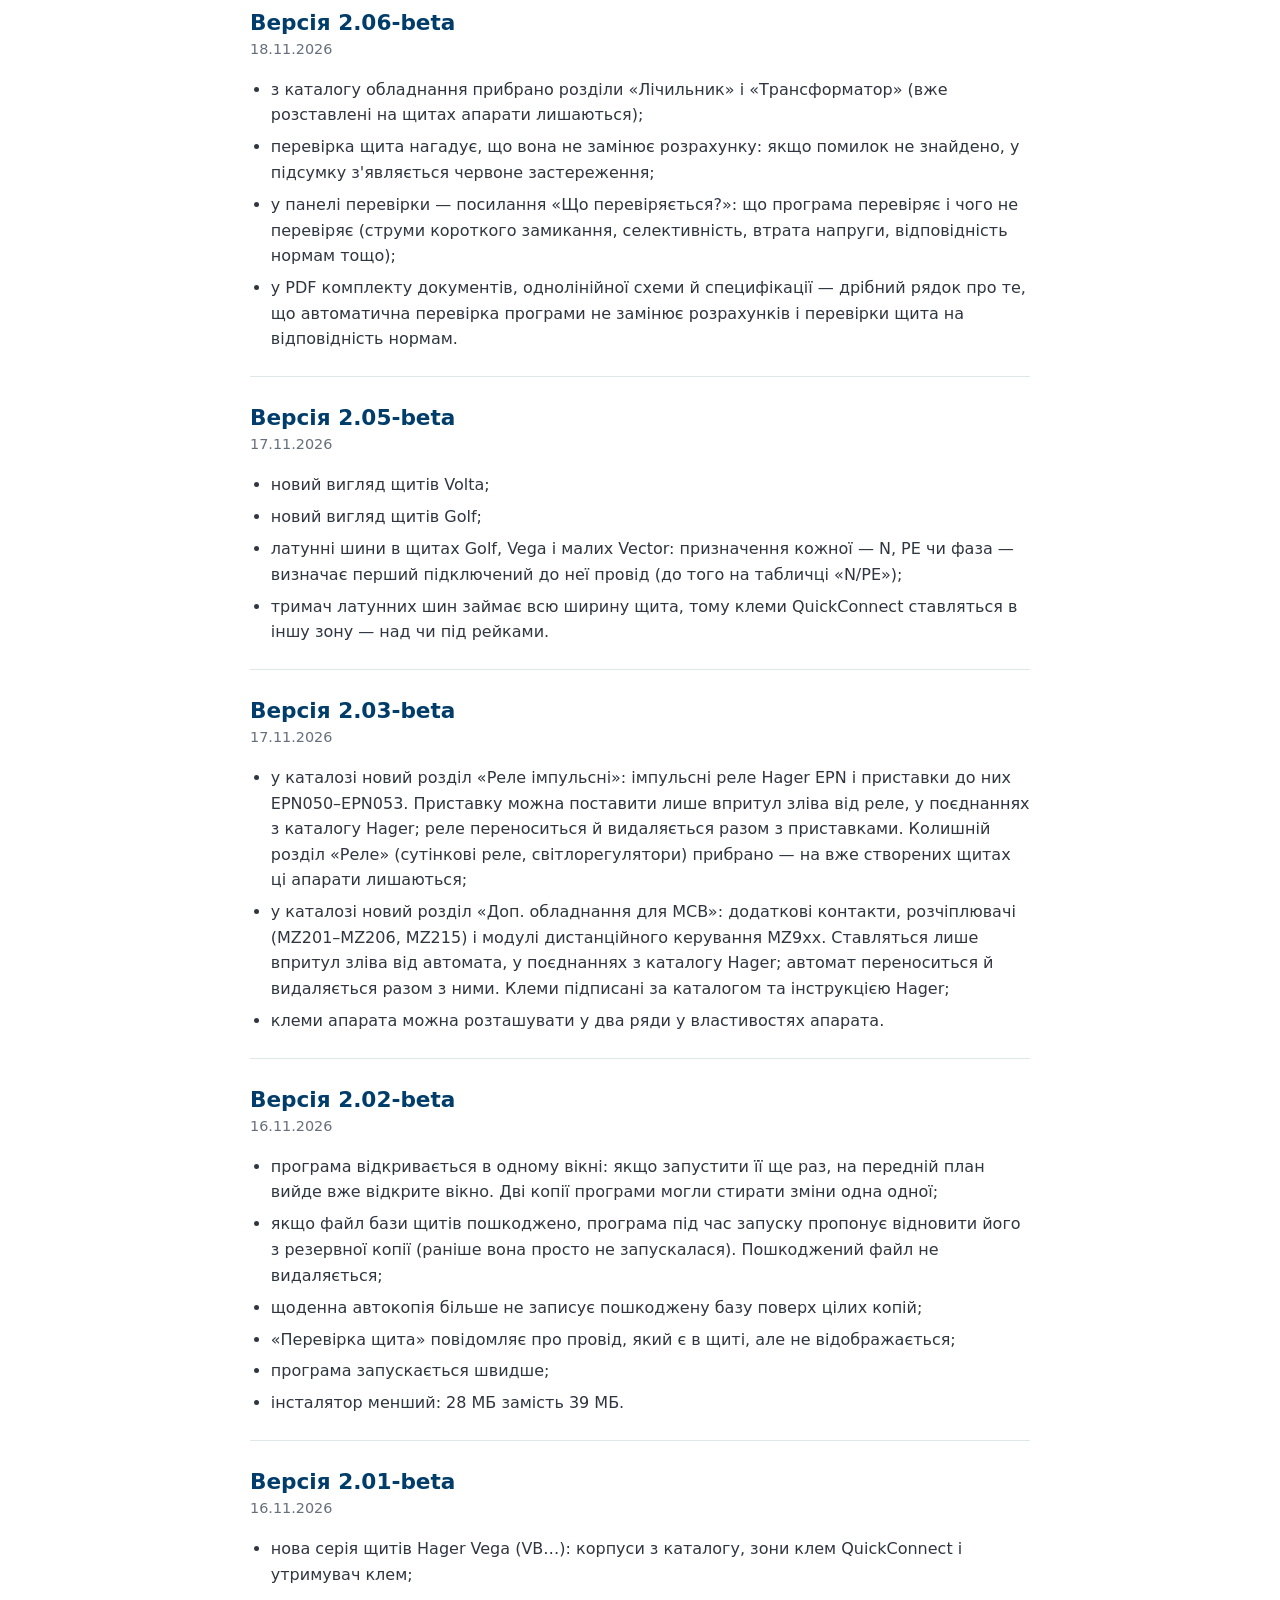
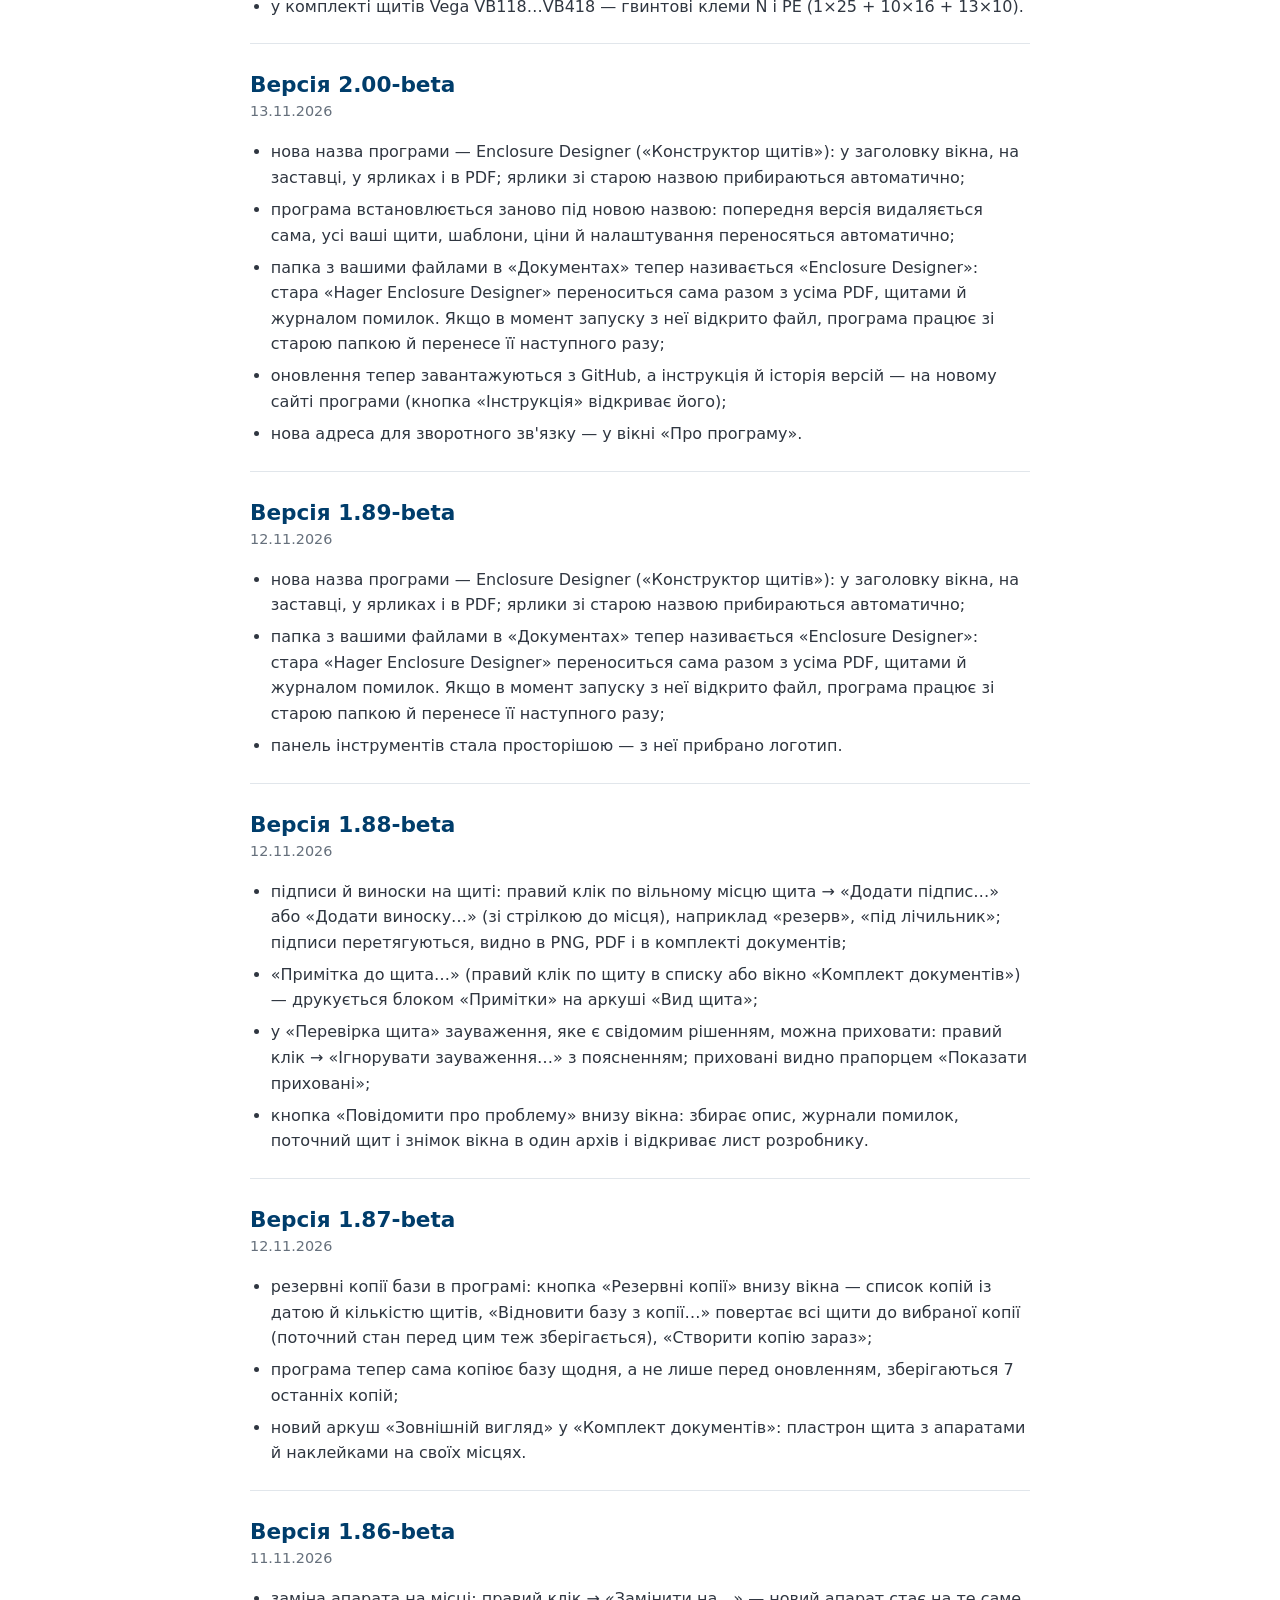
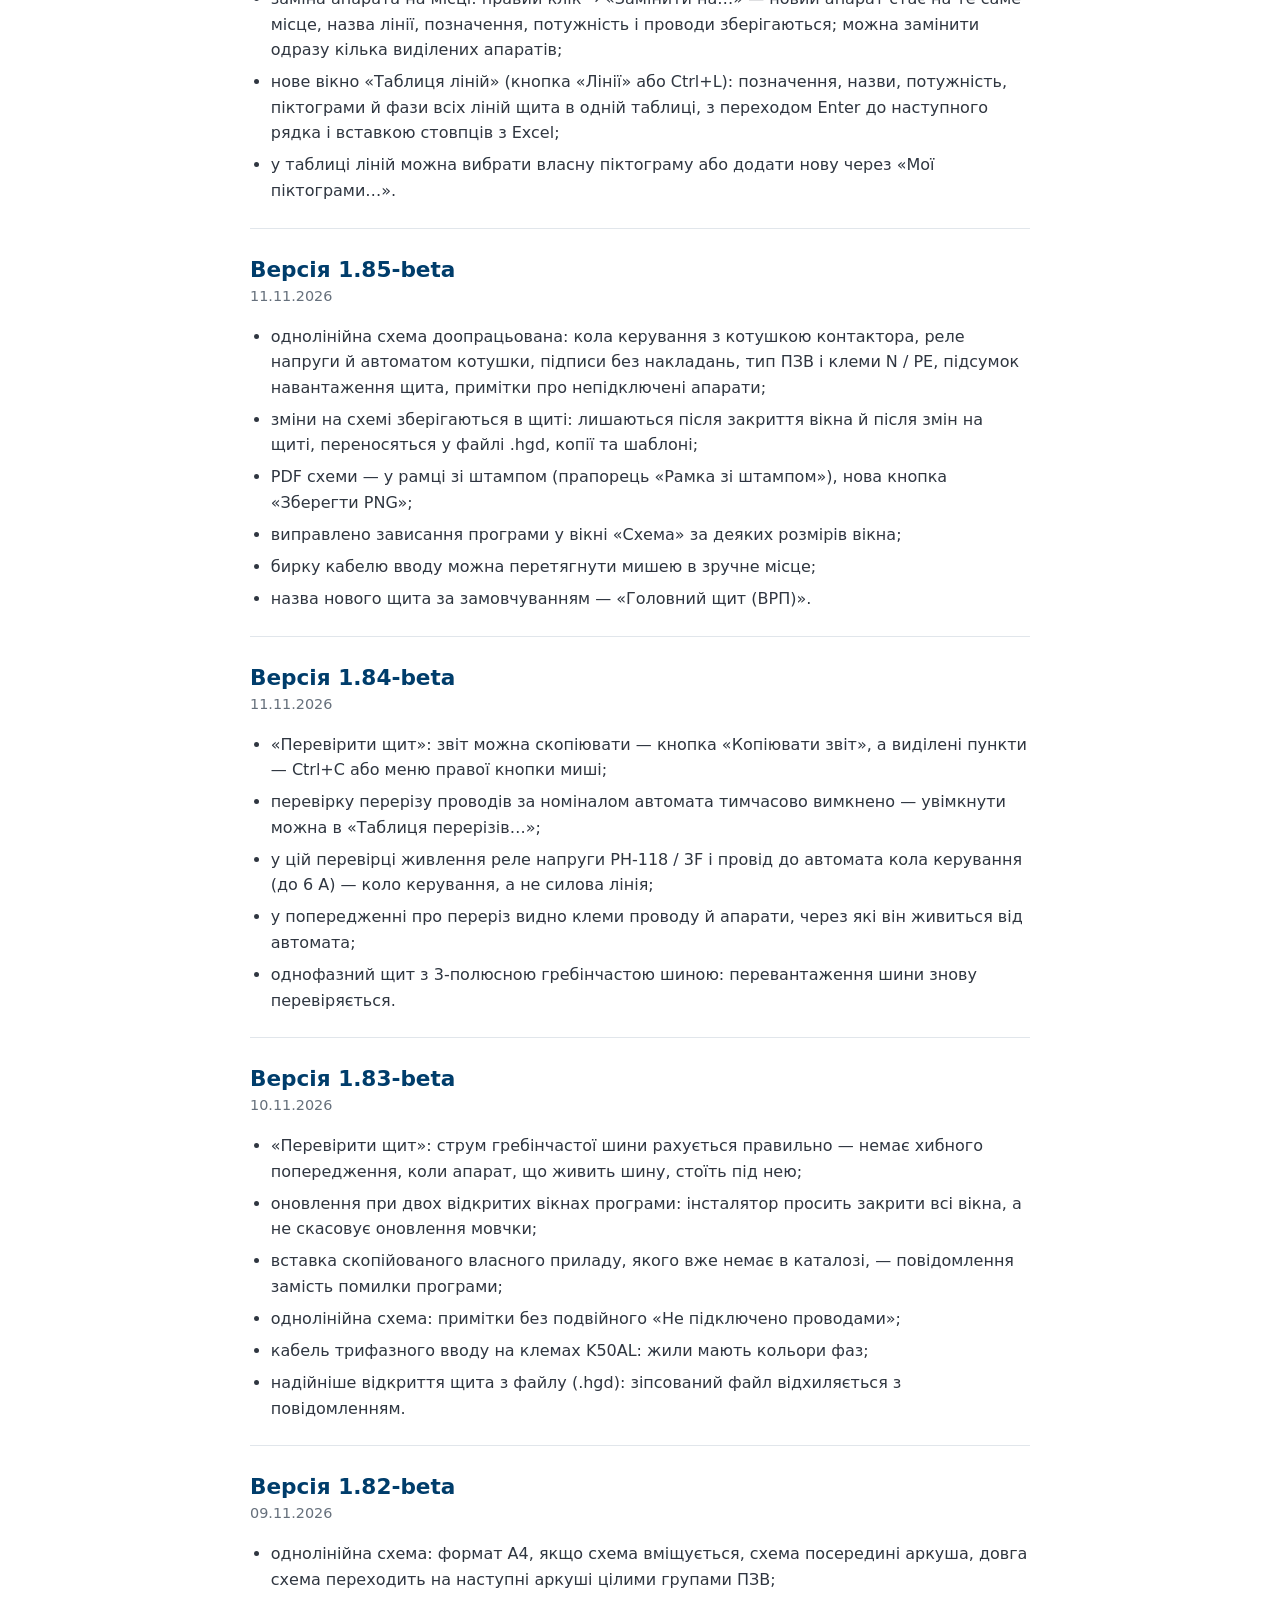
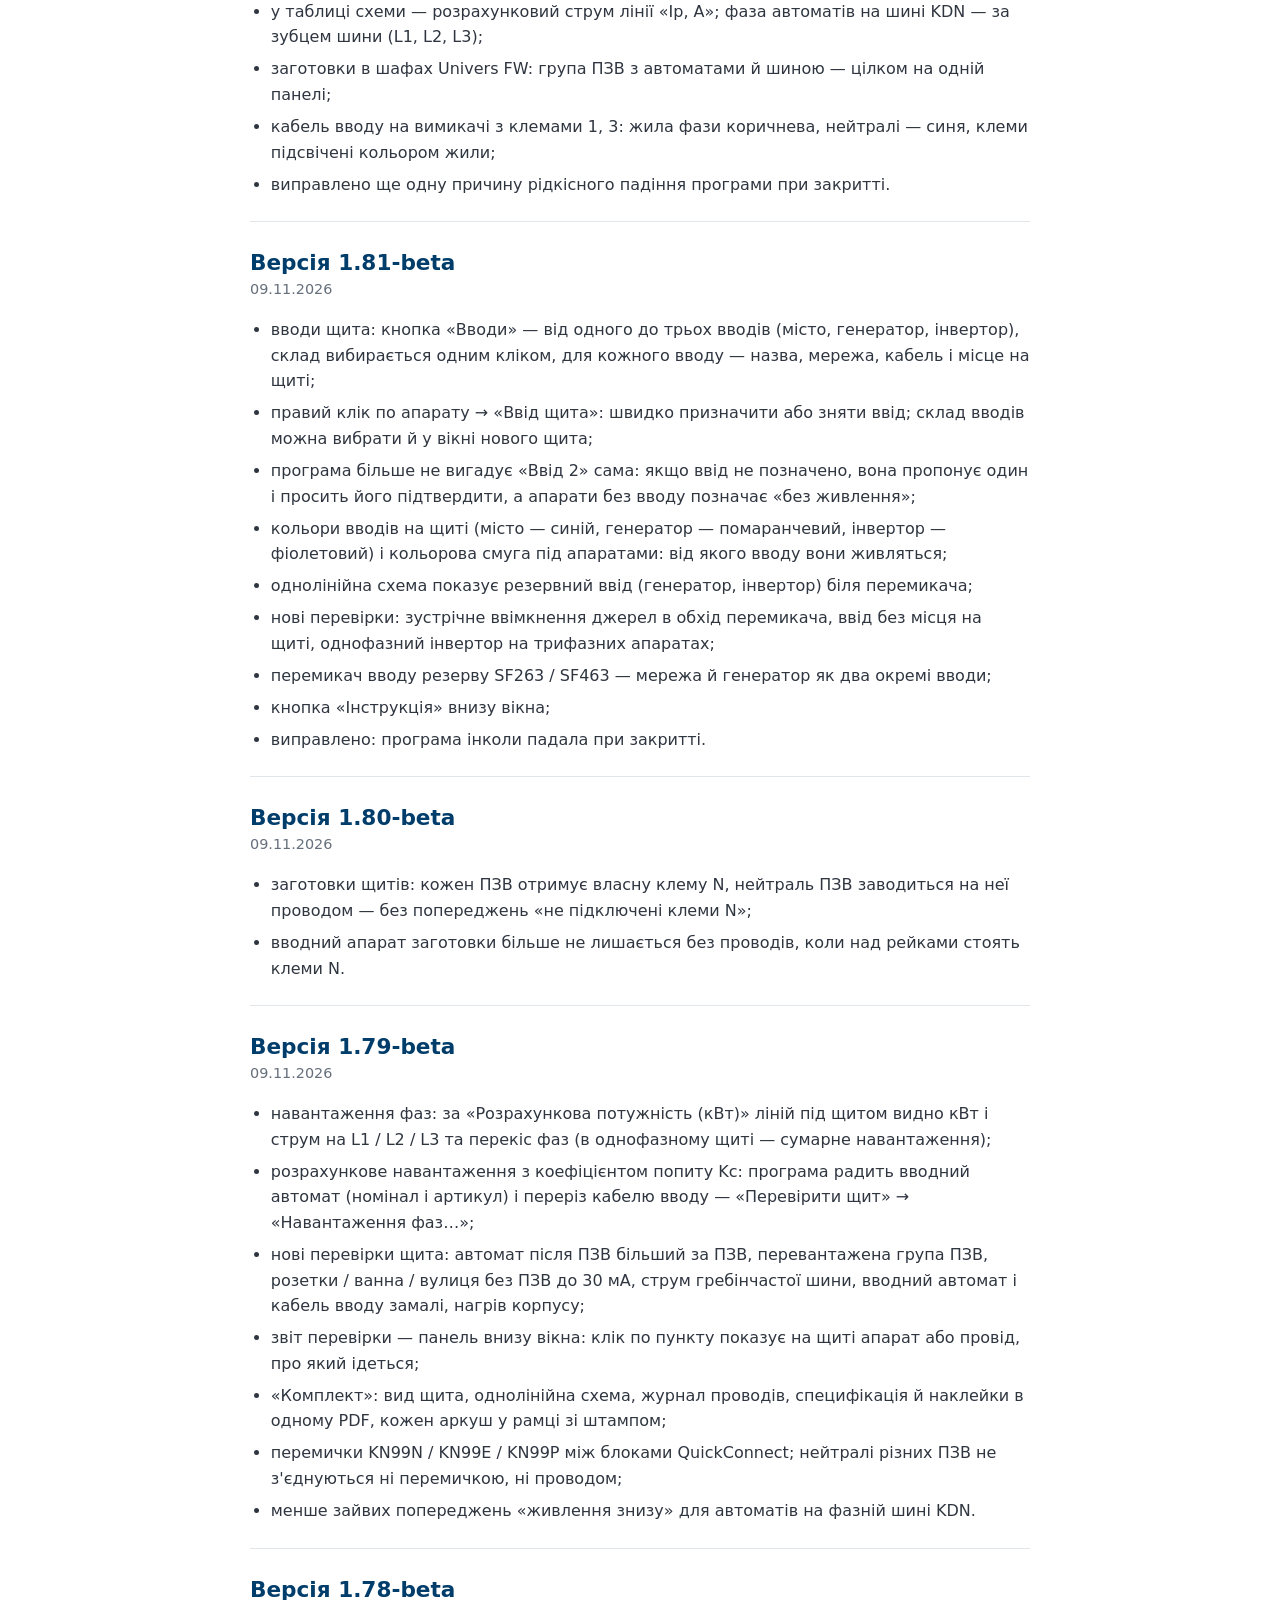
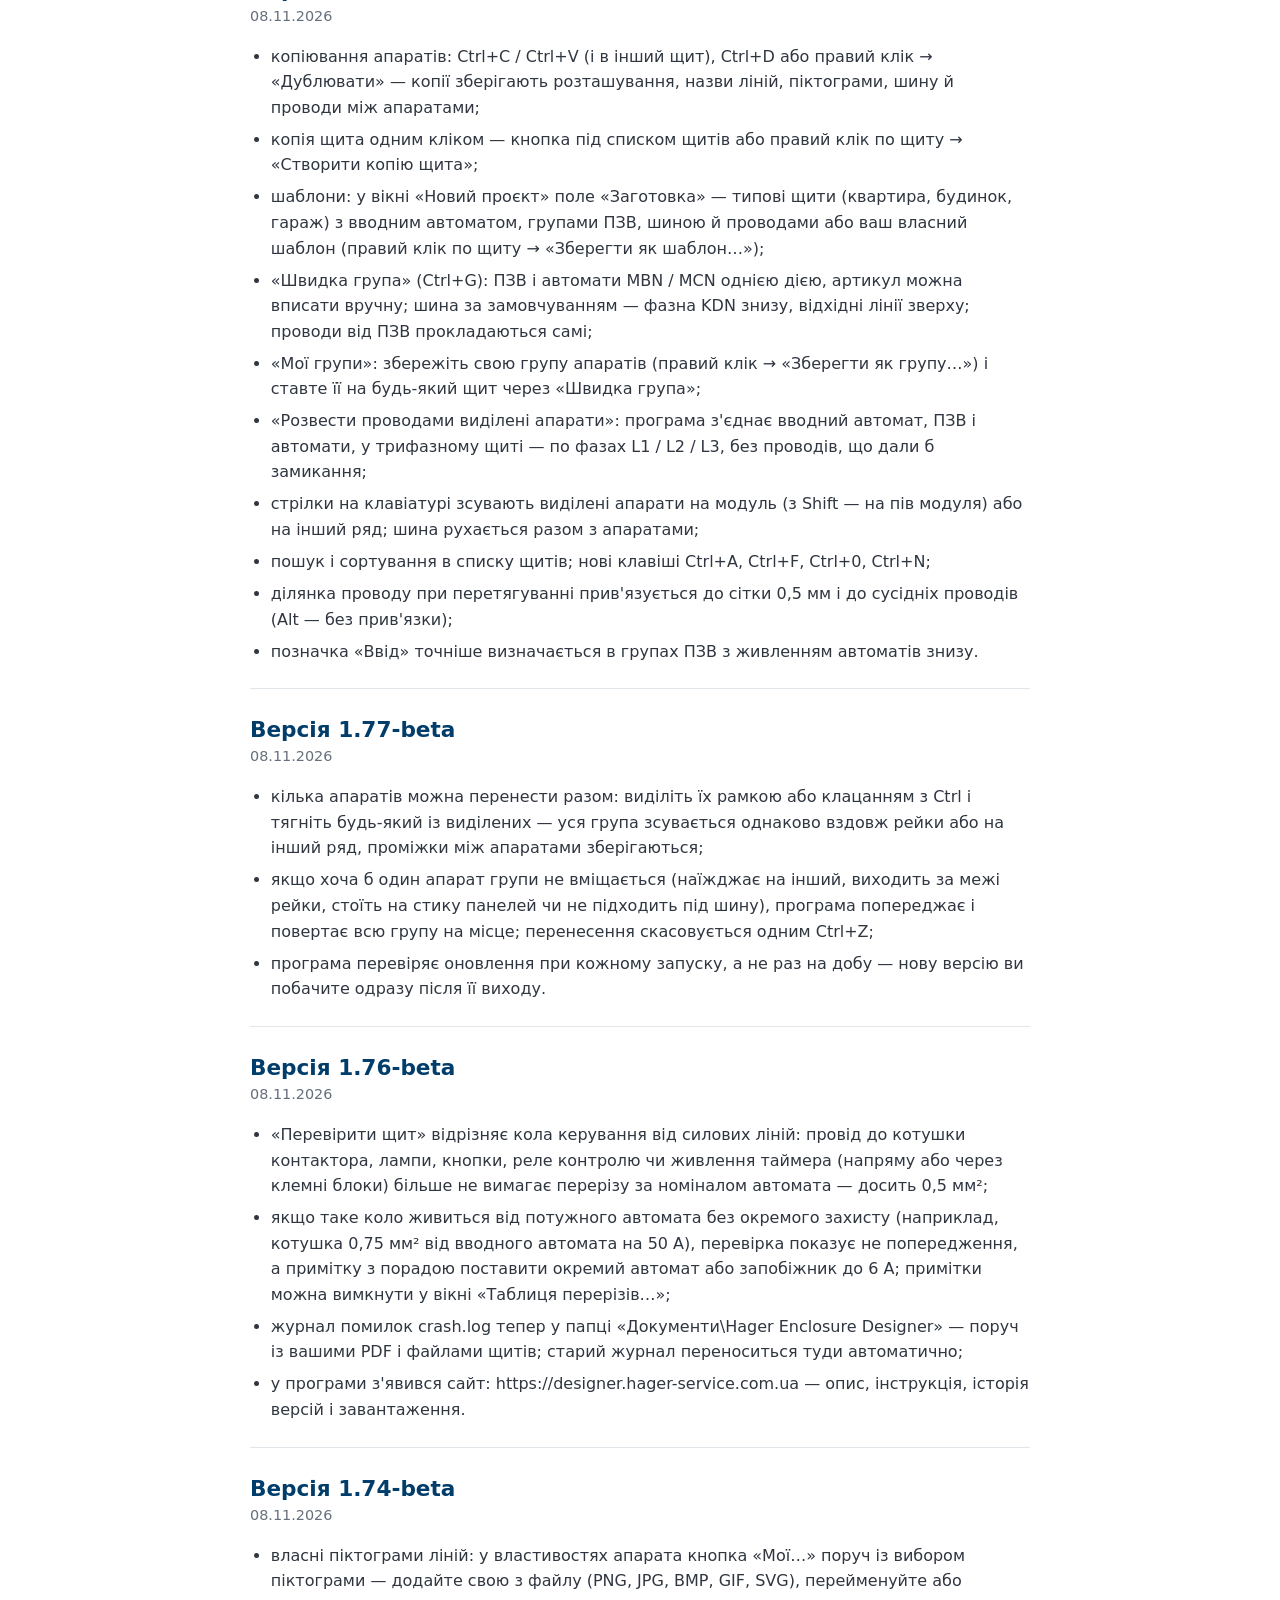
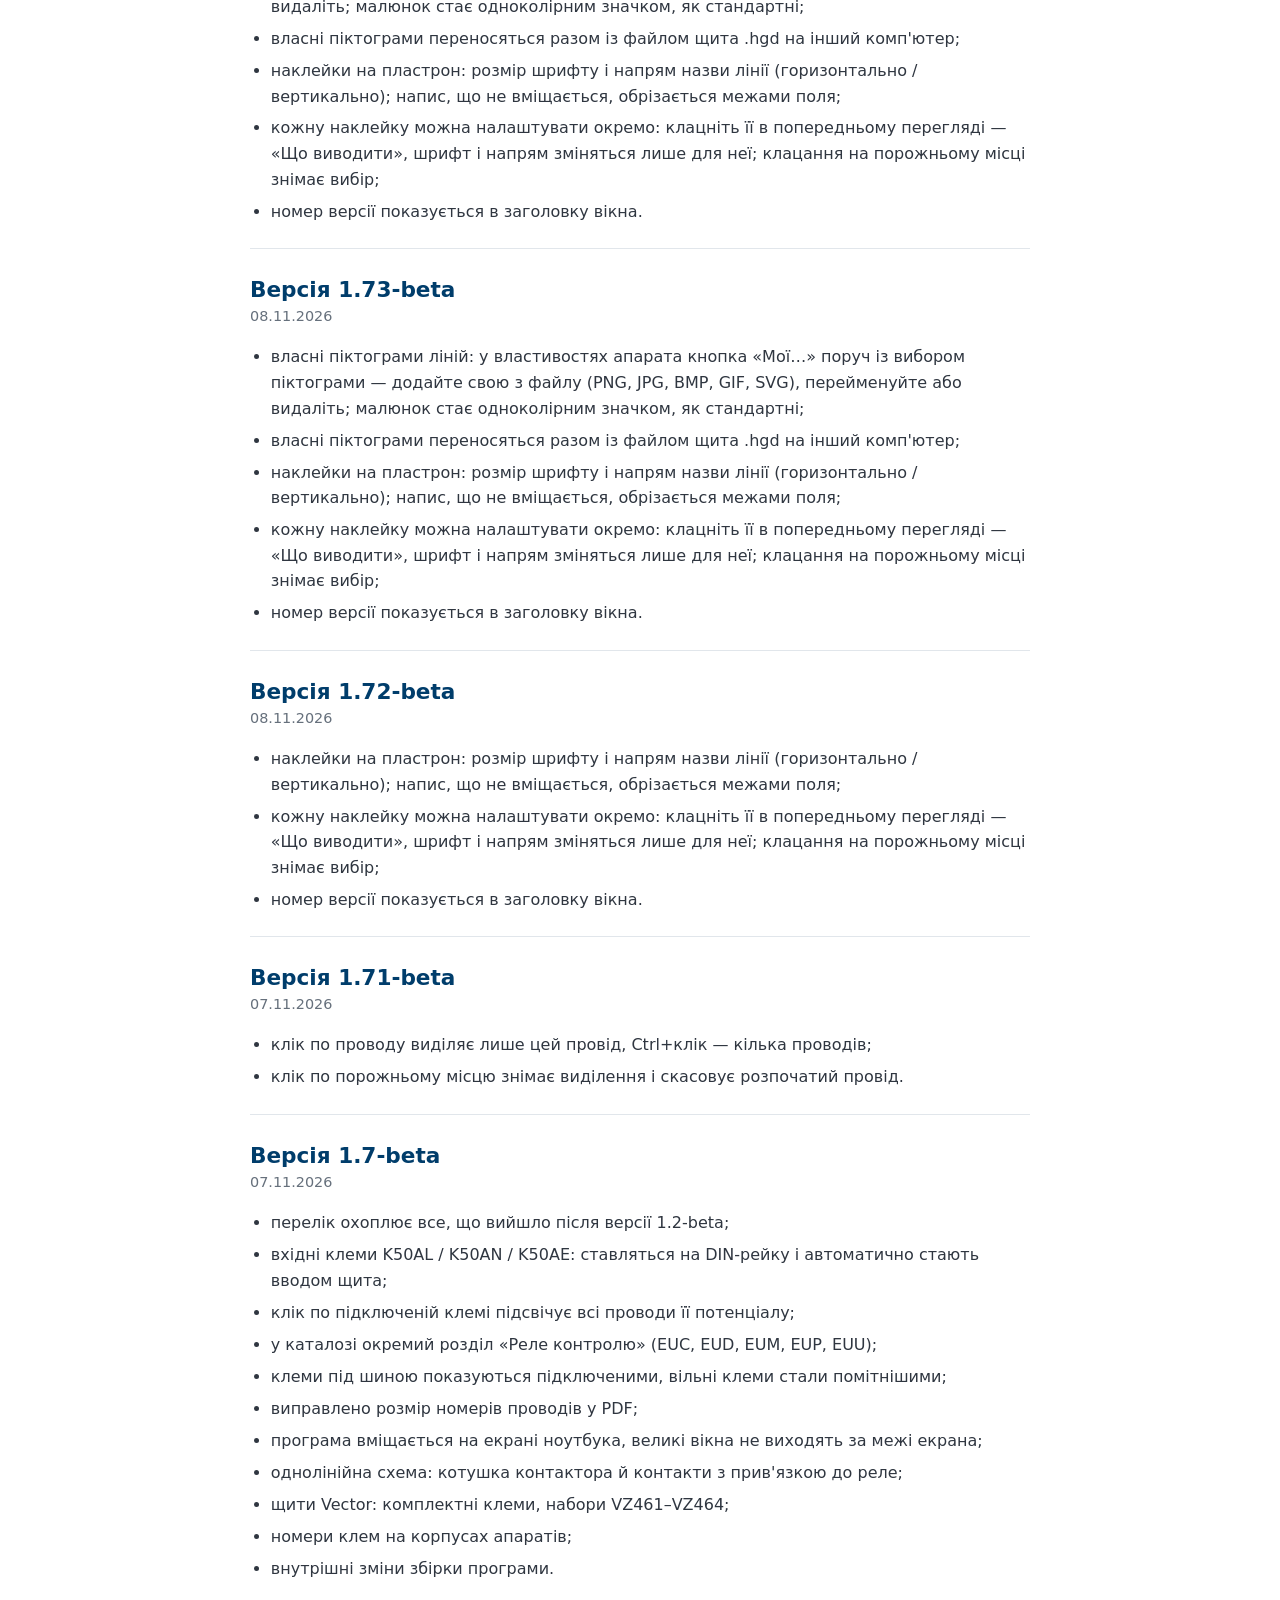
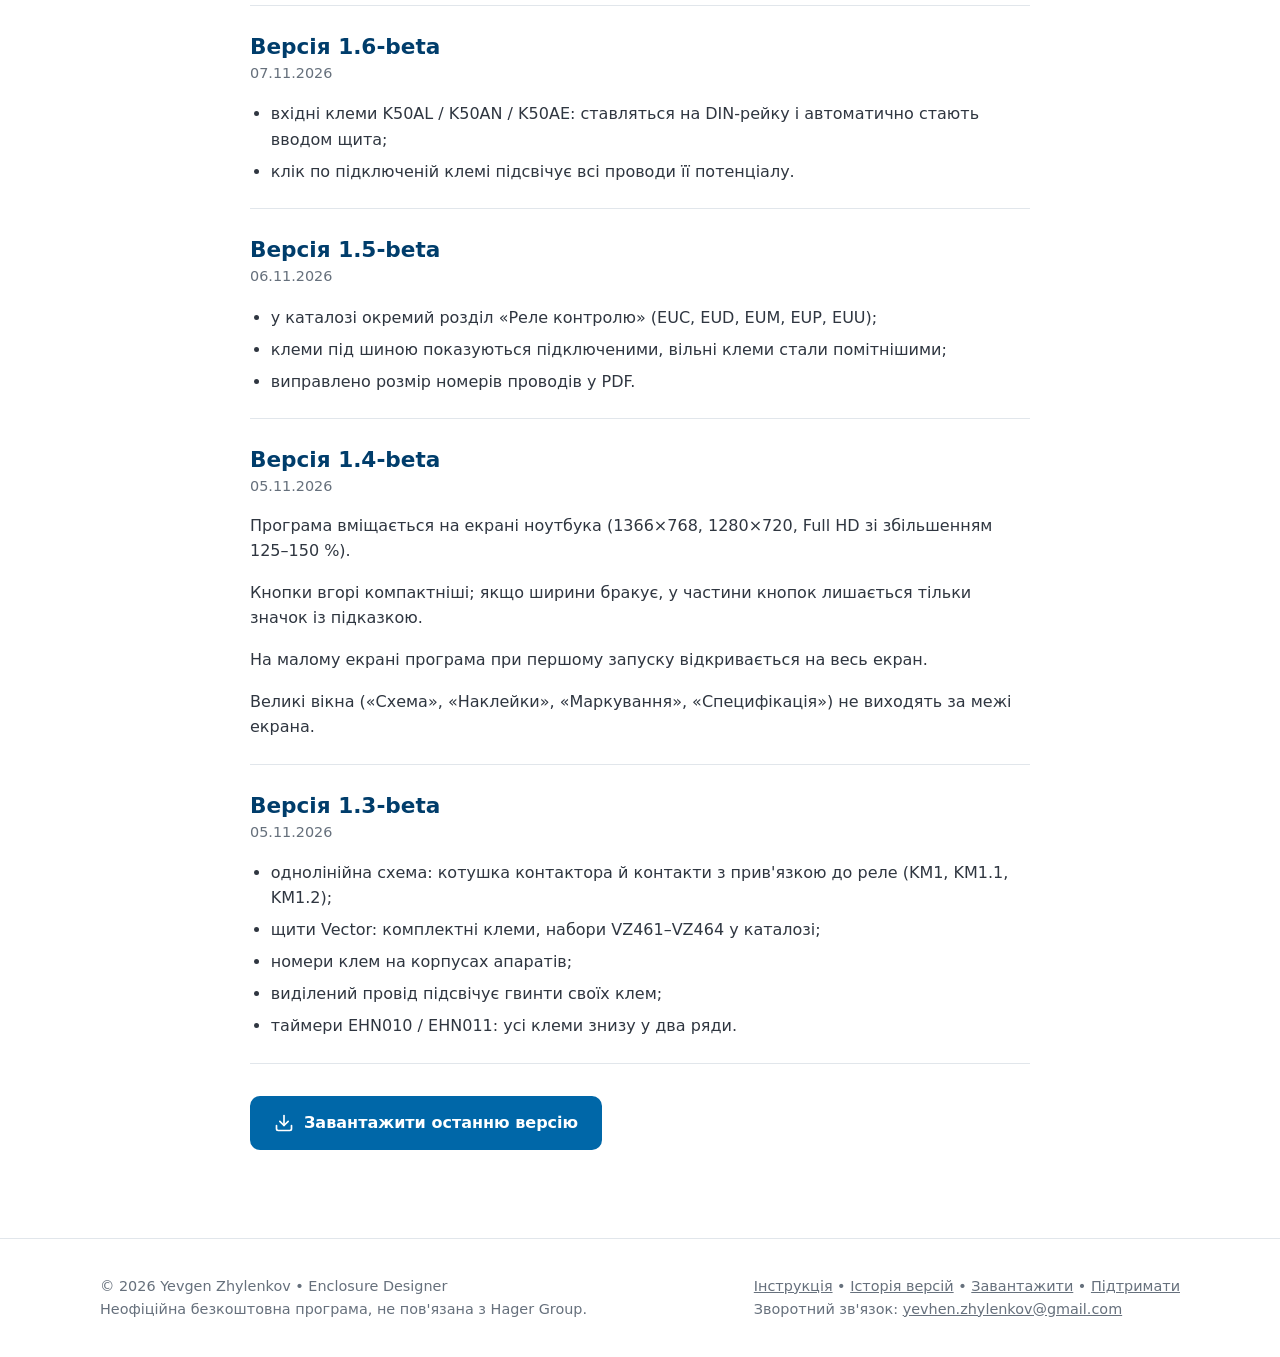
==== commit 3fb9bfd8: "Оновлення сайту" ====
--- a/changelog/index.html
+++ b/changelog/index.html
@@ -41,8 +41,12 @@
     або натисніть «Оновлення» в рядку стану.</p>
   <p class="beta"><b>Програма ще в розробці (бета-версія).</b> Можливі помилки, збої та неточності.
     Про знайдені проблеми пишіть на <a href="mailto:yevhen.zhylenkov@gmail.com">yevhen.zhylenkov@gmail.com</a>.</p>
+    <section class="release" id="v2.10-beta">
+    <h2>Версія 2.10-beta <span class="badge">поточна</span></h2>
+    <p class="muted small">21.11.2026</p>
+    <ul><li>латунні шини N і PE (Golf, Vega, Cosmos, Vector) мають новий вигляд;</li><li>виправлено помилку зі зміною розташування проводів.</li></ul>  </section>
     <section class="release" id="v2.09-beta">
-    <h2>Версія 2.09-beta <span class="badge">поточна</span></h2>
+    <h2>Версія 2.09-beta</h2>
     <p class="muted small">20.11.2026</p>
     <ul><li>нова серія щитів Cosmos (28 корпусів) з комплектними латунними клемами N і PE;</li><li>трасу проводу можна задати кліками по щиту ще під час прокладання;</li><li>точки зламу проводу: перетягування, Shift+клік, «Скинути трасу проводу»;</li><li>«Укласти пучком» — виділені проводи йдуть впритул один до одного;</li><li>правий клік скасовує розпочатий провід;</li><li>анонімна статистика запусків (версія програми, Windows, мова).</li></ul>  </section>
     <section class="release" id="v2.08-beta">
@@ -169,7 +173,7 @@
     <h2>Версія 1.3-beta</h2>
     <p class="muted small">05.11.2026</p>
     <ul><li>однолінійна схема: котушка контактора й контакти з прив&#039;язкою до реле (KM1, KM1.1, KM1.2);</li><li>щити Vector: комплектні клеми, набори VZ461–VZ464 у каталозі;</li><li>номери клем на корпусах апаратів;</li><li>виділений провід підсвічує гвинти своїх клем;</li><li>таймери EHN010 / EHN011: усі клеми знизу у два ряди.</li></ul>  </section>
-    <p><a class="btn" href="https://github.com/YevgenZhylenkov/enclosure-designer-releases/releases/download/v2.09-beta/EnclosureDesigner-Setup-2.09-beta.exe"><svg viewBox="0 0 24 24" fill="none" stroke="currentColor" stroke-width="2" stroke-linecap="round" stroke-linejoin="round" aria-hidden="true"><path d="M21 15v4a2 2 0 0 1-2 2H5a2 2 0 0 1-2-2v-4"/><polyline points="7 10 12 15 17 10"/><line x1="12" y1="15" x2="12" y2="3"/></svg>Завантажити останню версію</a></p>
+    <p><a class="btn" href="https://github.com/YevgenZhylenkov/enclosure-designer-releases/releases/download/v2.10-beta/EnclosureDesigner-Setup-2.10-beta.exe"><svg viewBox="0 0 24 24" fill="none" stroke="currentColor" stroke-width="2" stroke-linecap="round" stroke-linejoin="round" aria-hidden="true"><path d="M21 15v4a2 2 0 0 1-2 2H5a2 2 0 0 1-2-2v-4"/><polyline points="7 10 12 15 17 10"/><line x1="12" y1="15" x2="12" y2="3"/></svg>Завантажити останню версію</a></p>
 </main>
 <footer>
   <div class="wrap">
@@ -178,7 +182,7 @@
     <div>
       <a href="../guide/">Інструкція</a> •
       <a href="../changelog/">Історія версій</a> •
-      <a href="https://github.com/YevgenZhylenkov/enclosure-designer-releases/releases/download/v2.09-beta/EnclosureDesigner-Setup-2.09-beta.exe">Завантажити</a> •
+      <a href="https://github.com/YevgenZhylenkov/enclosure-designer-releases/releases/download/v2.10-beta/EnclosureDesigner-Setup-2.10-beta.exe">Завантажити</a> •
       <a href="https://donatello.to/enclosure_designer" target="_blank" rel="noopener">Підтримати</a><br>
       Зворотний зв'язок: <a href="mailto:yevhen.zhylenkov@gmail.com">yevhen.zhylenkov@gmail.com</a>
     </div>
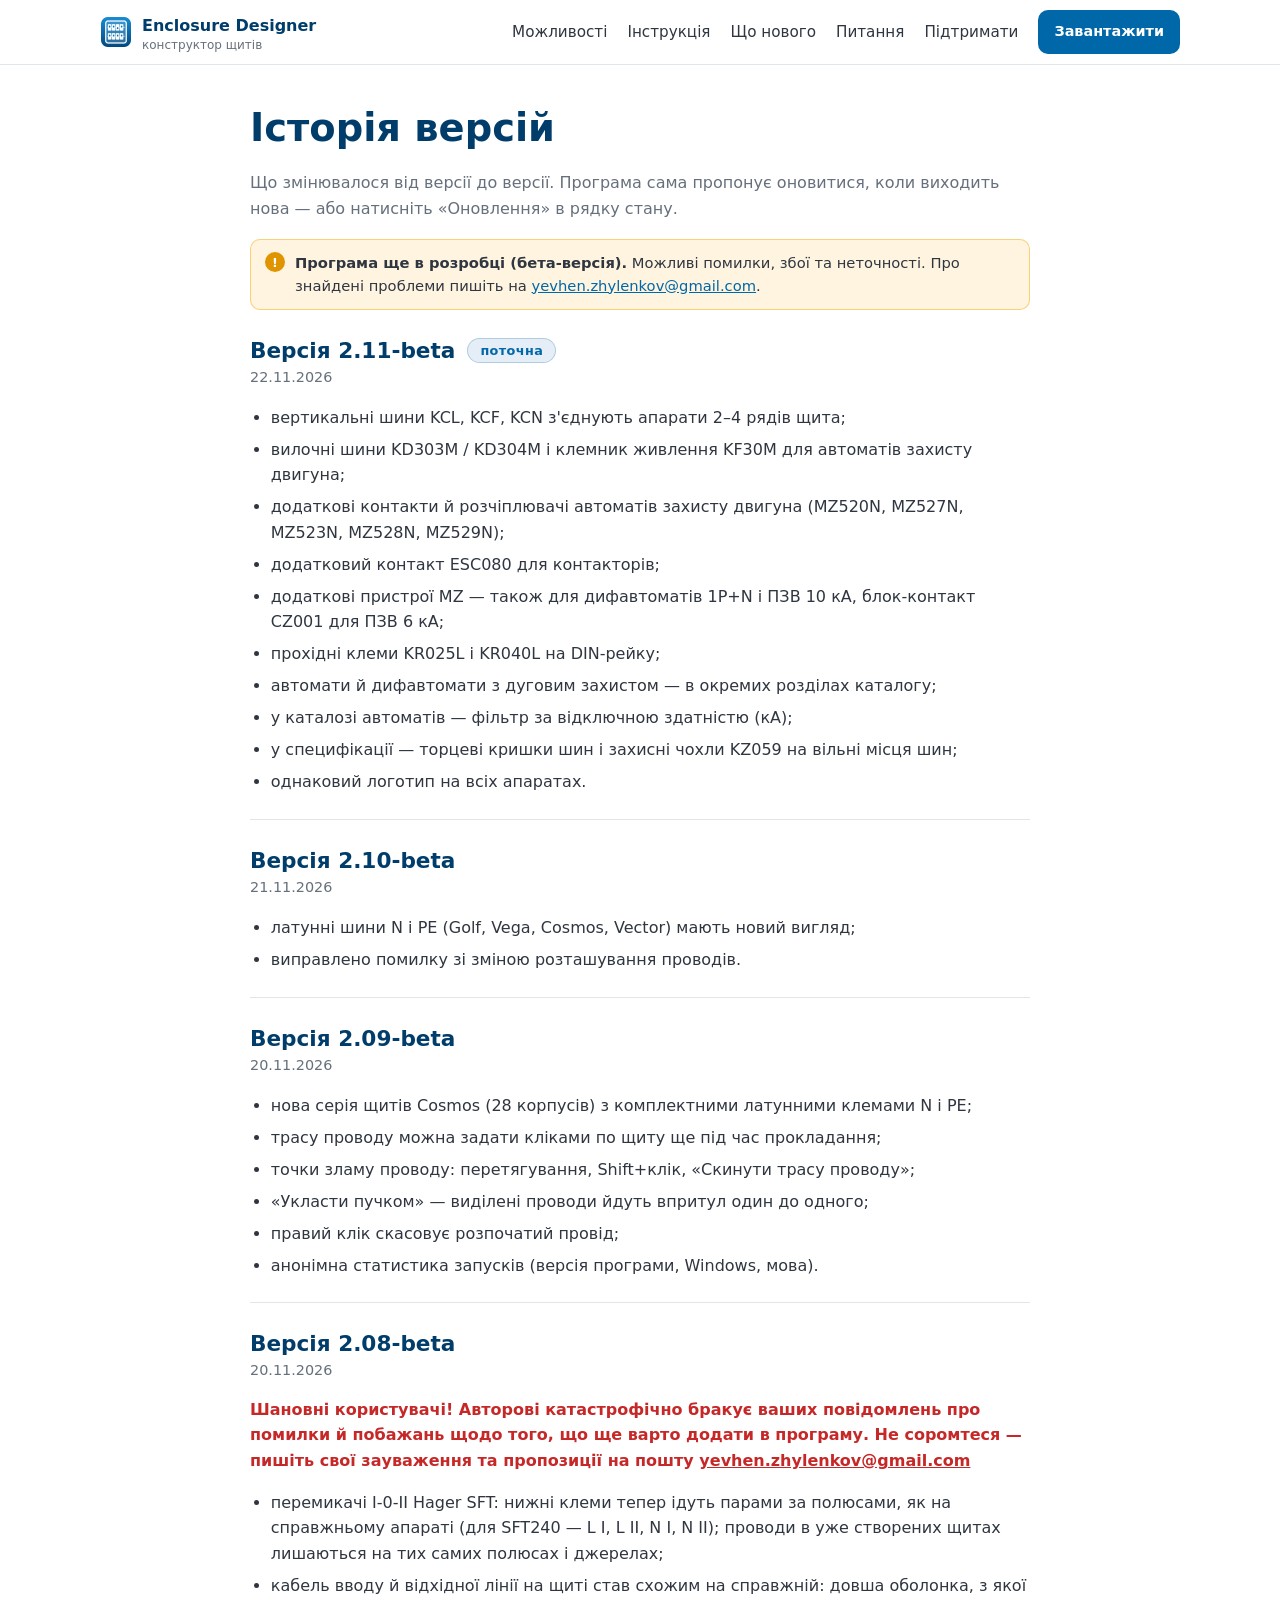
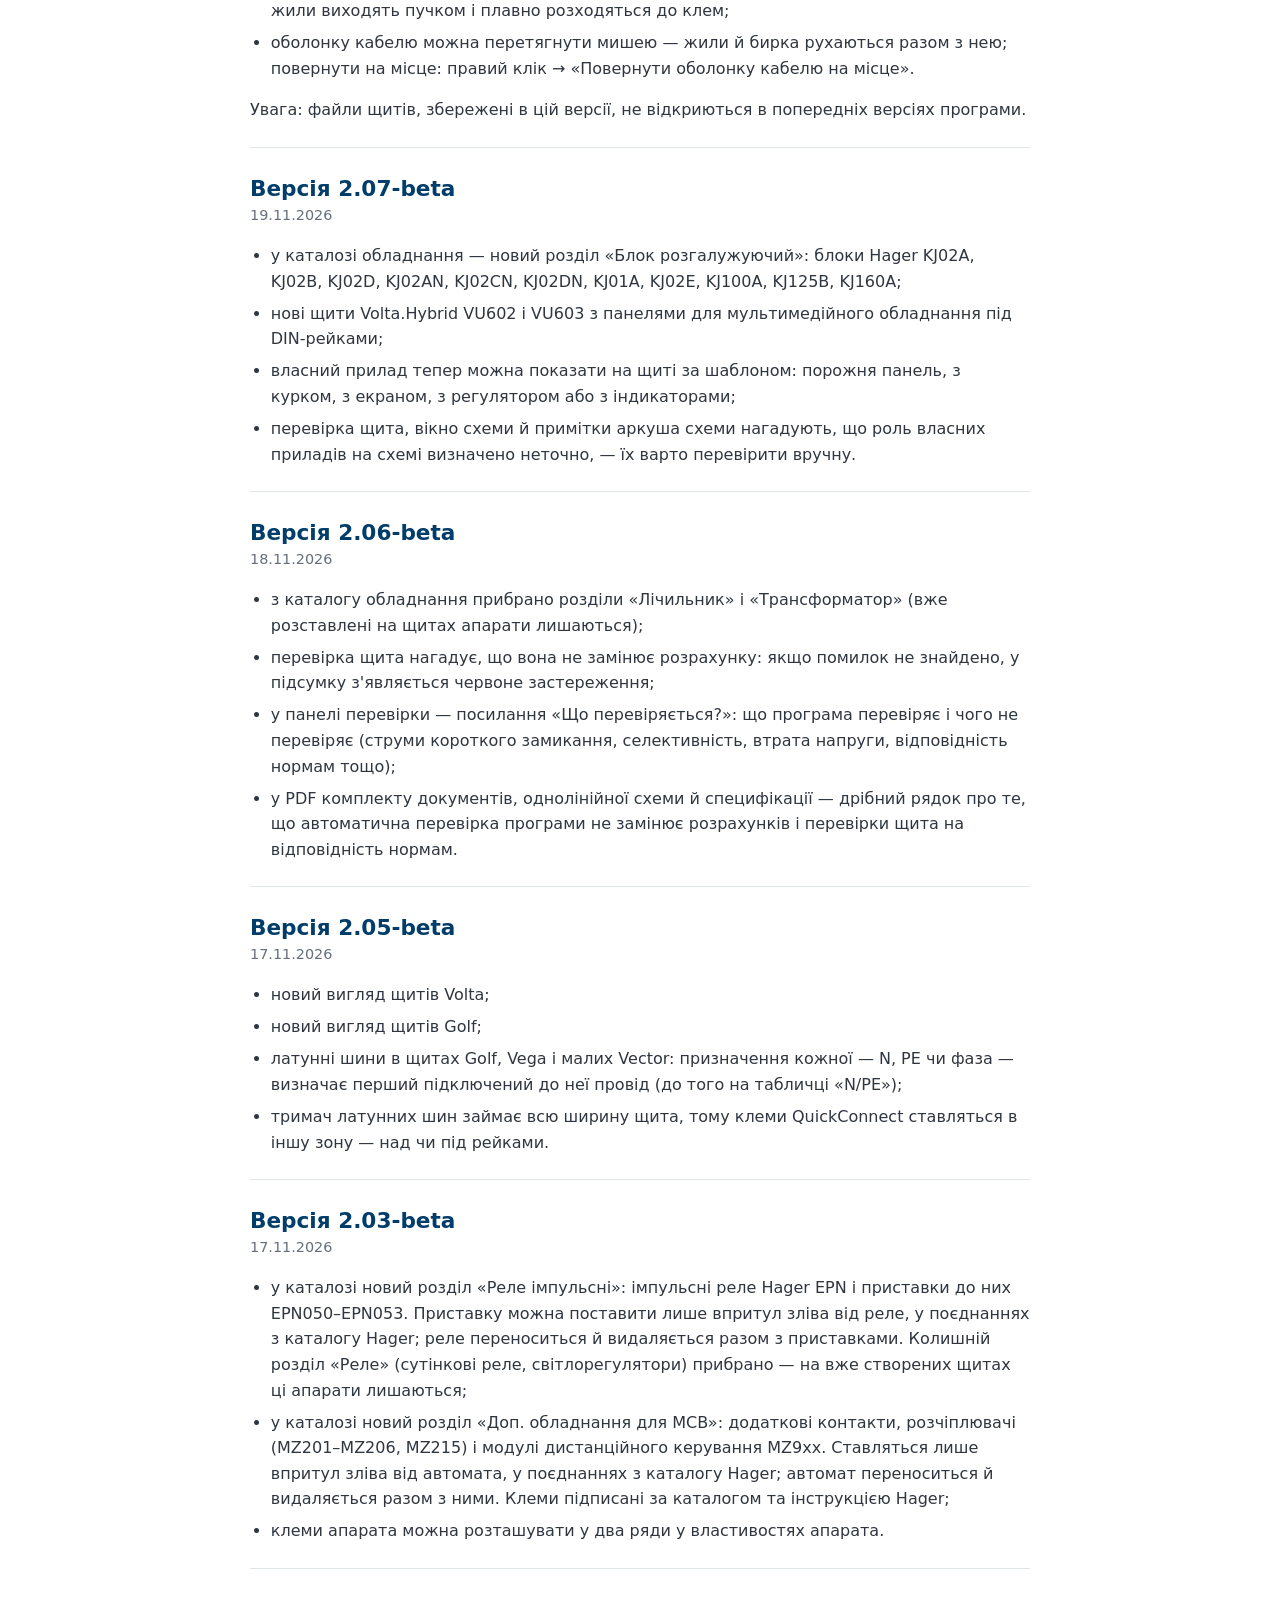
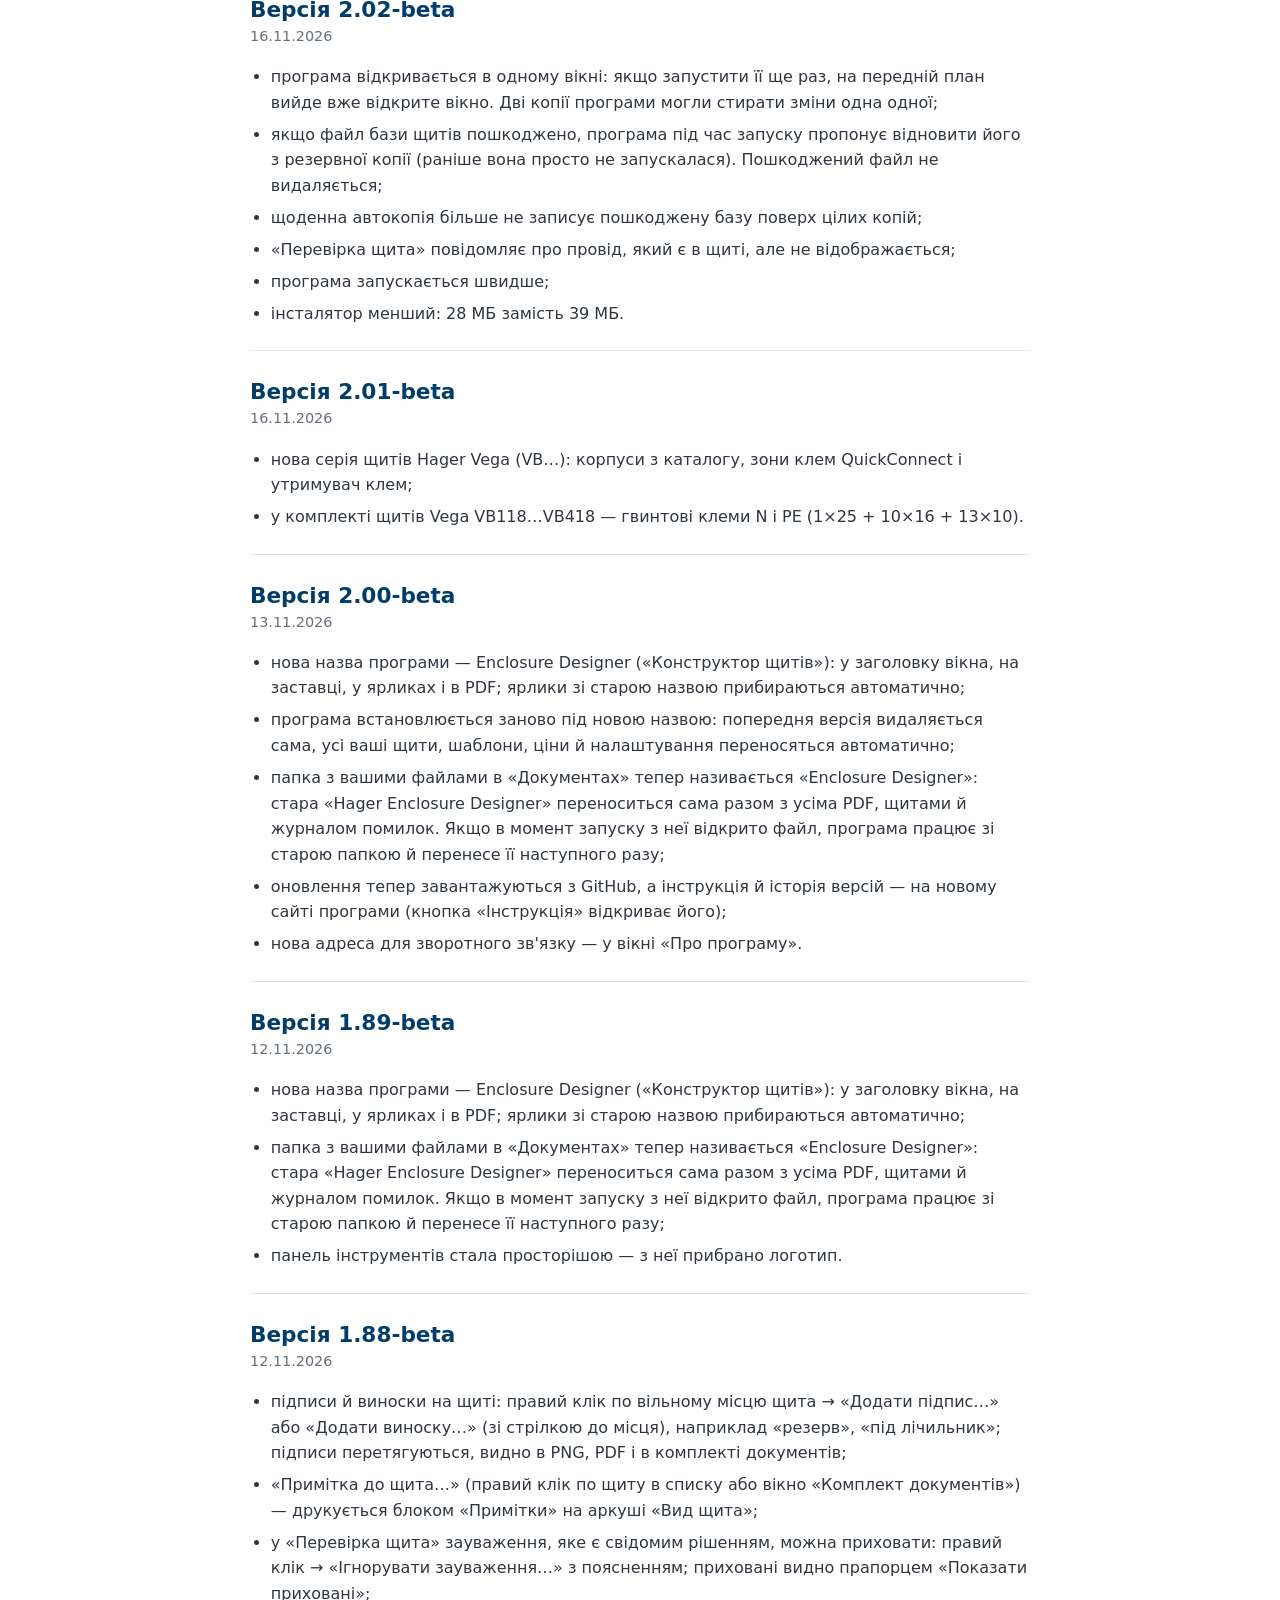
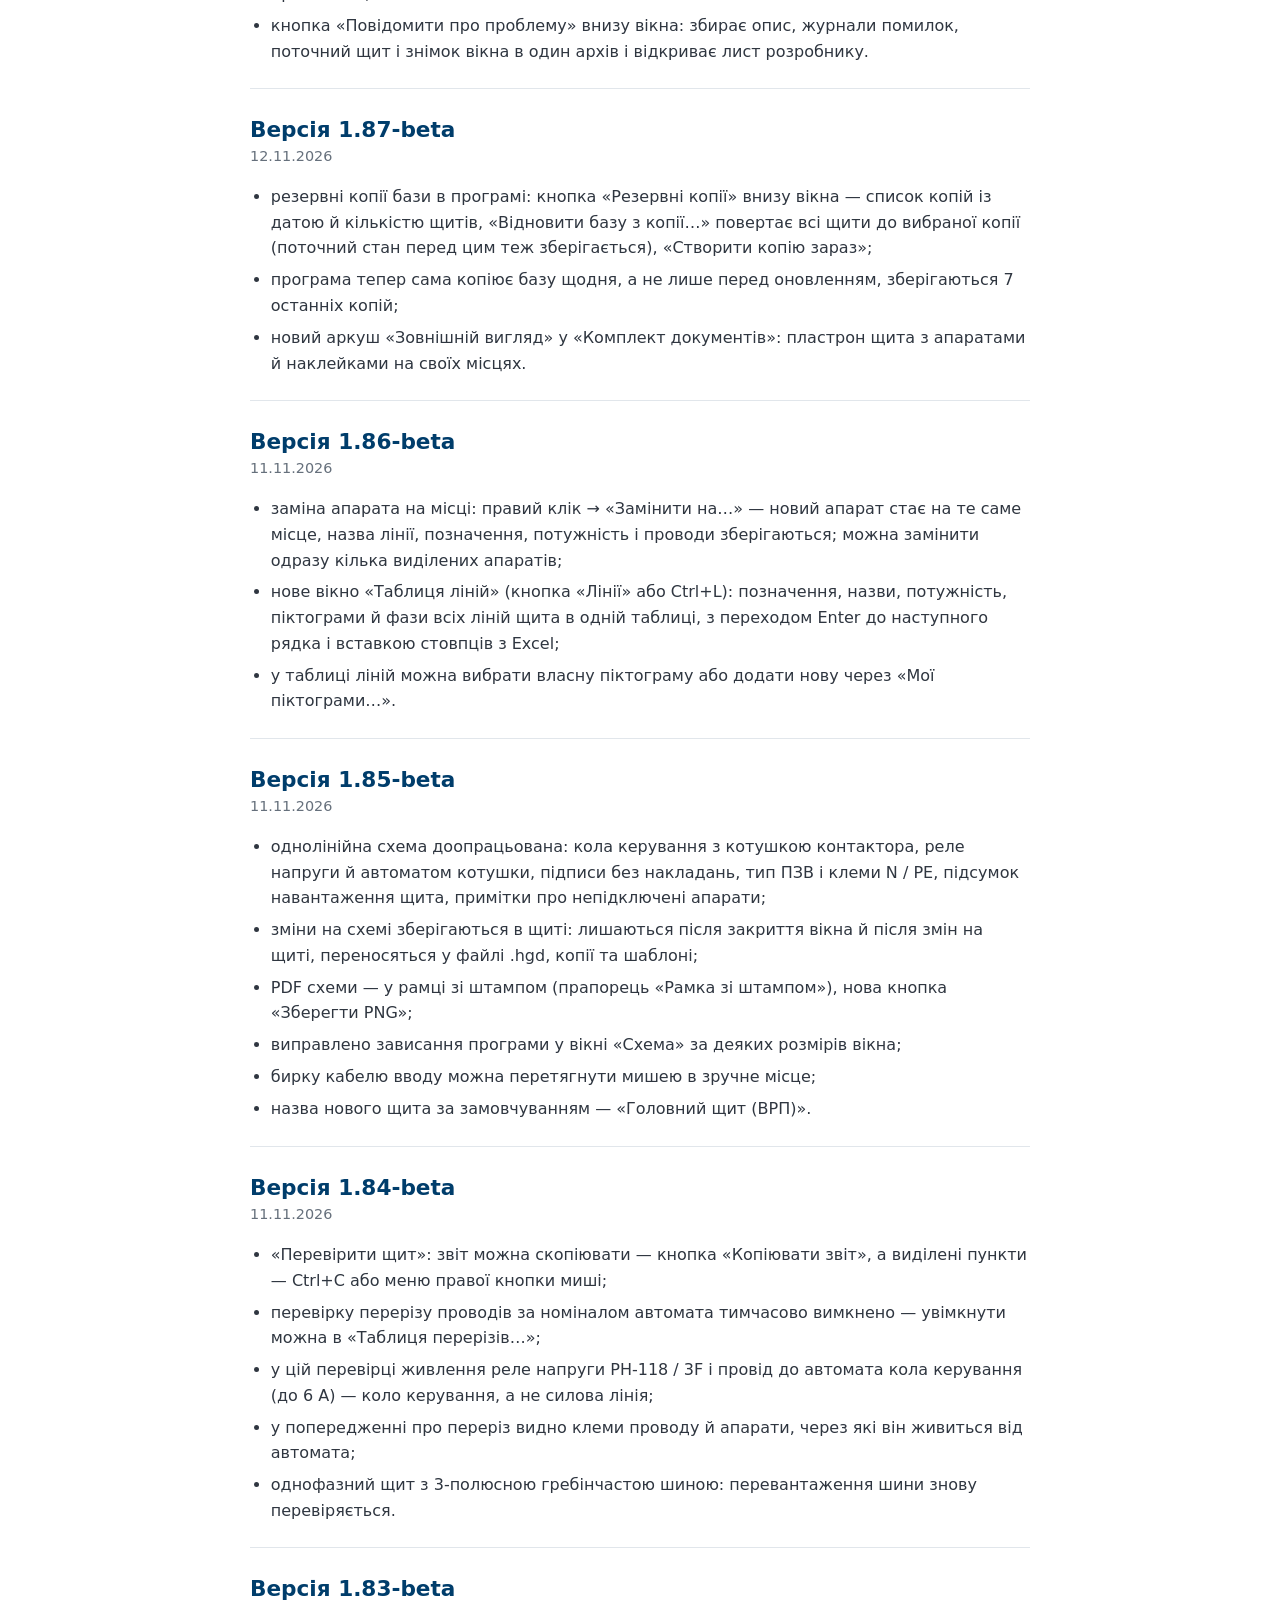
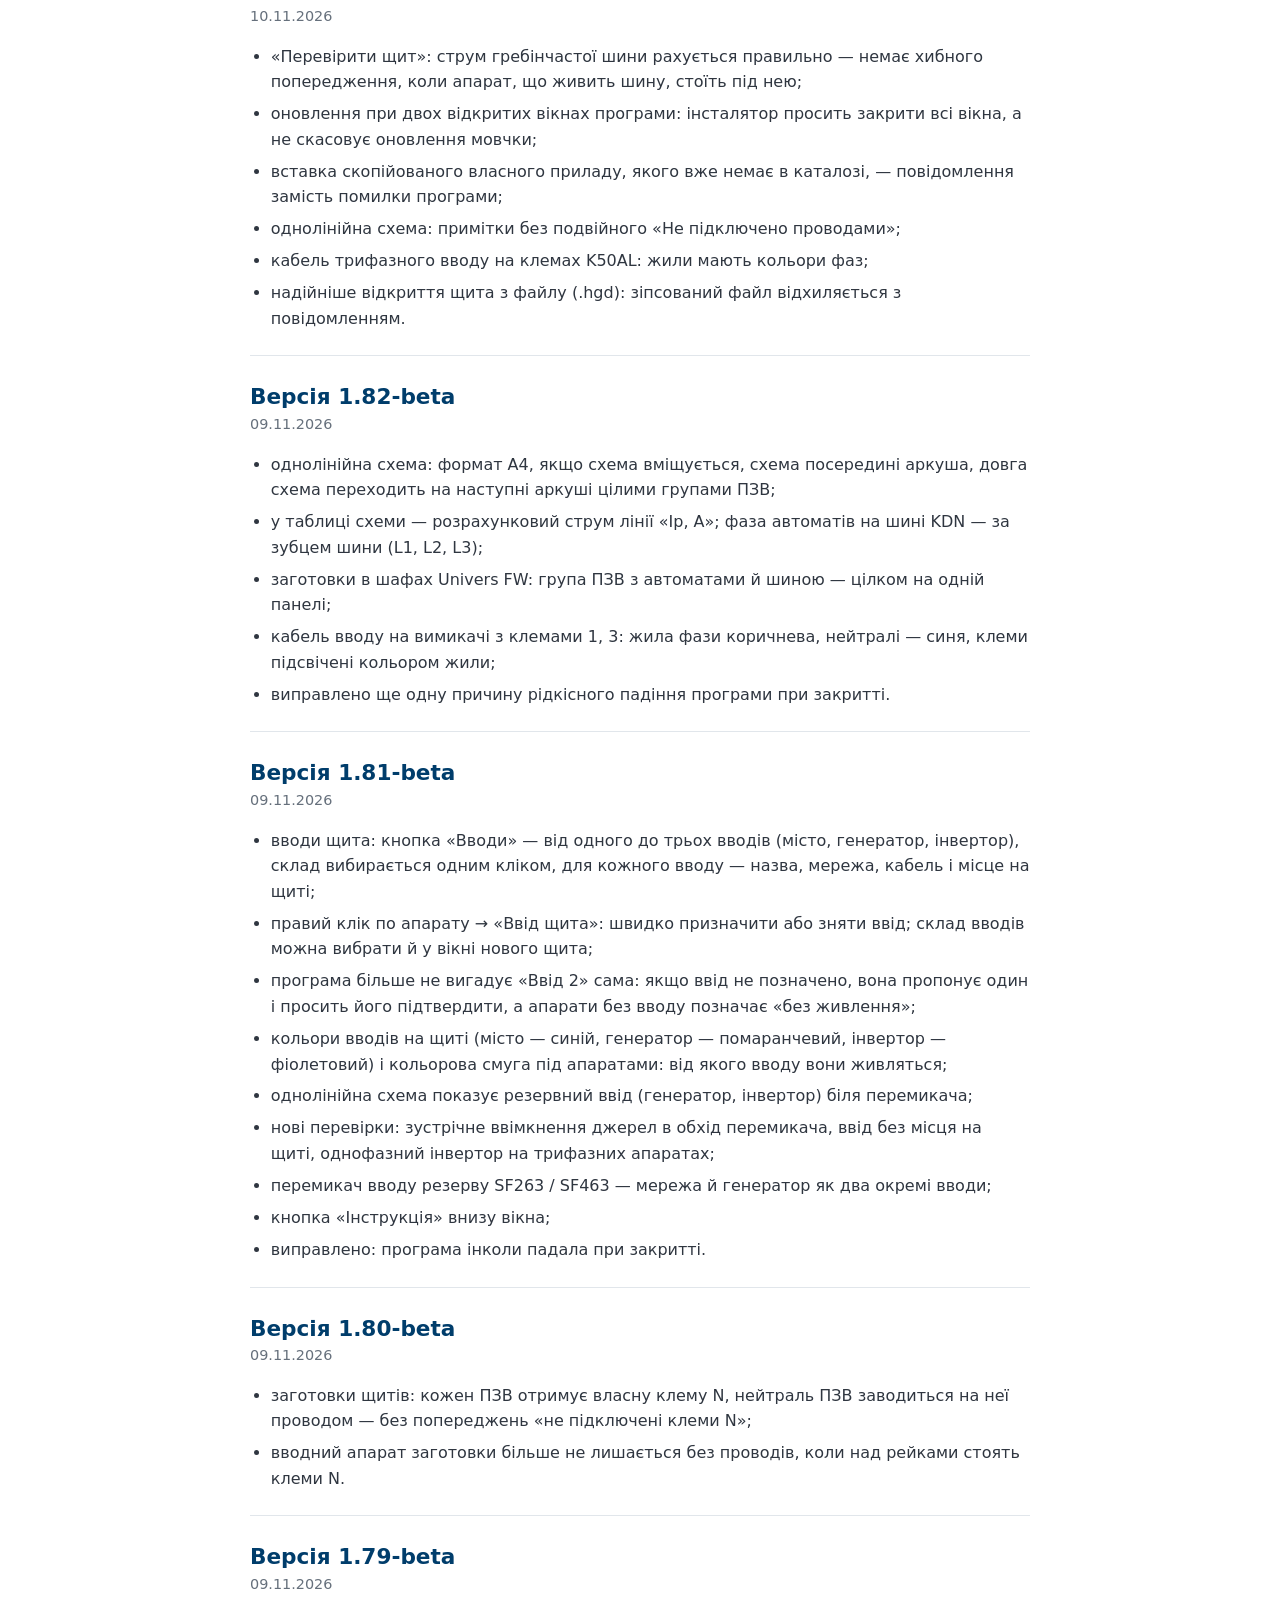
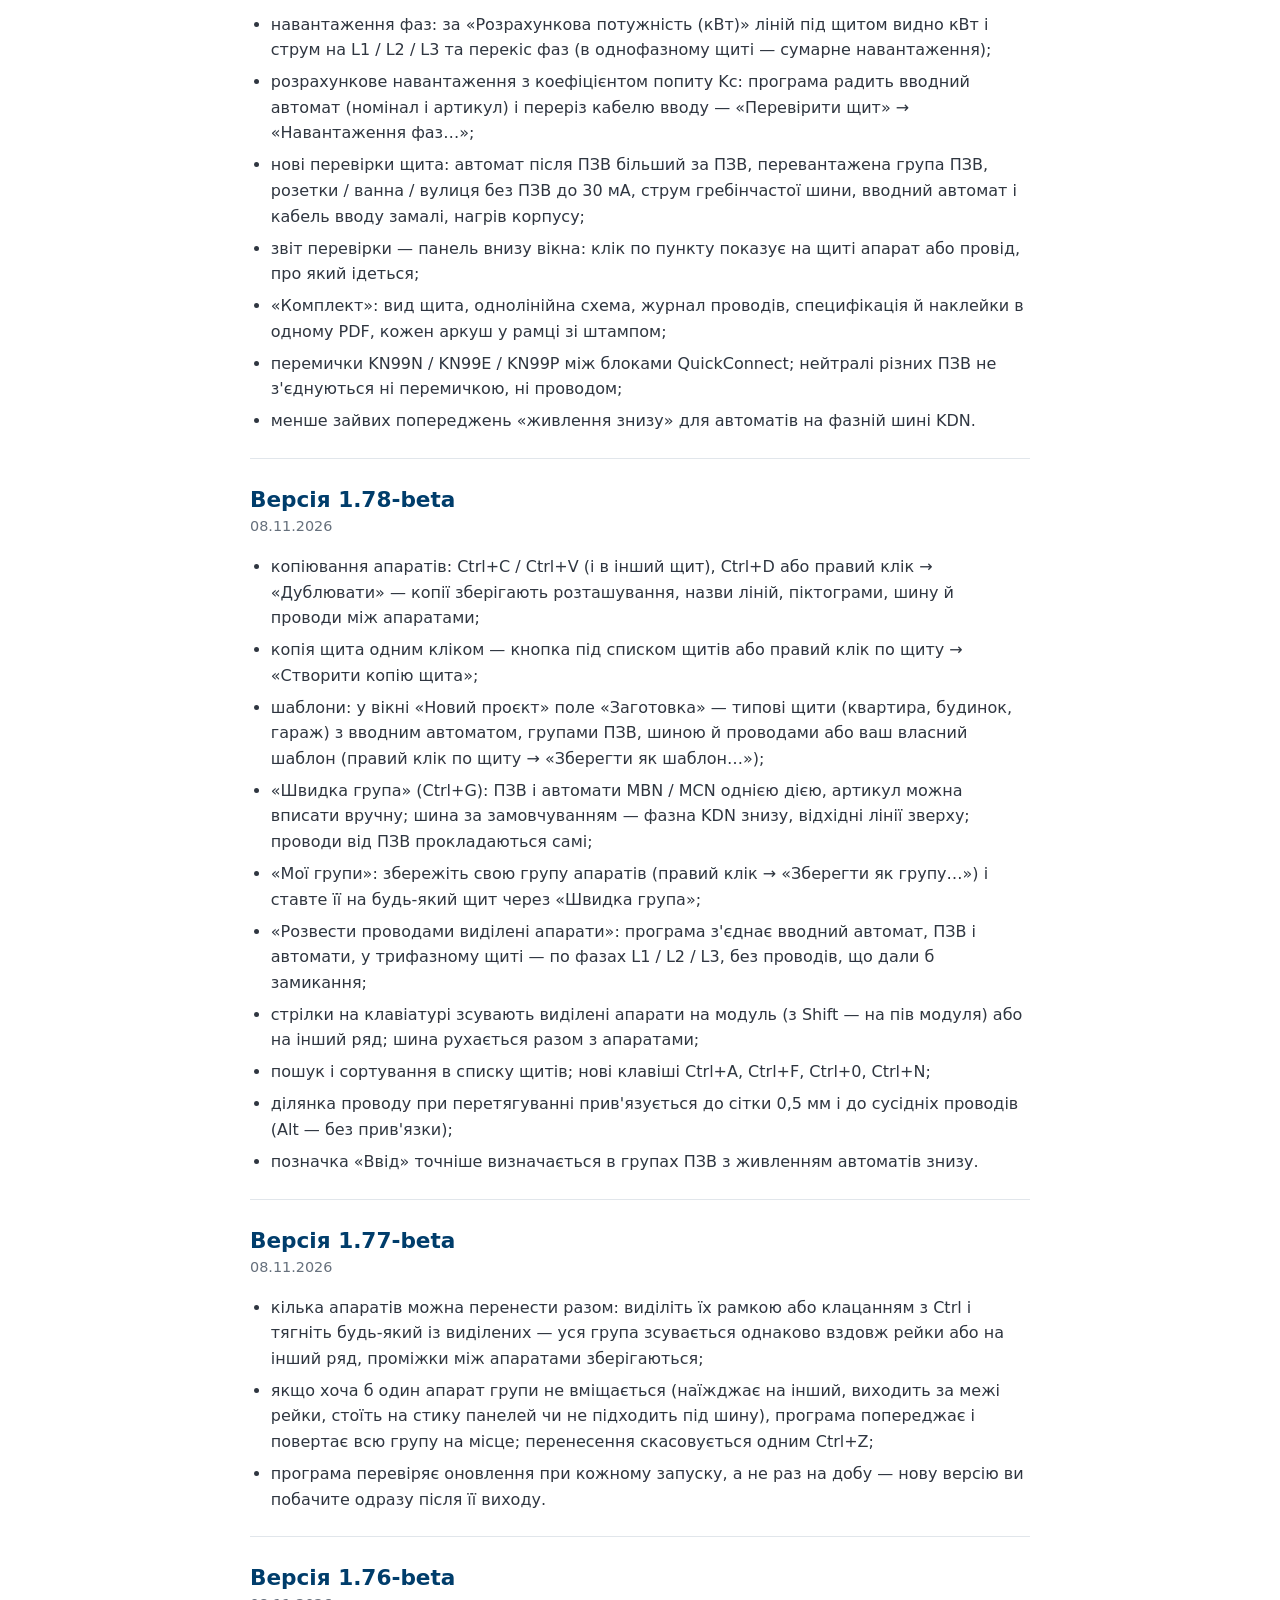
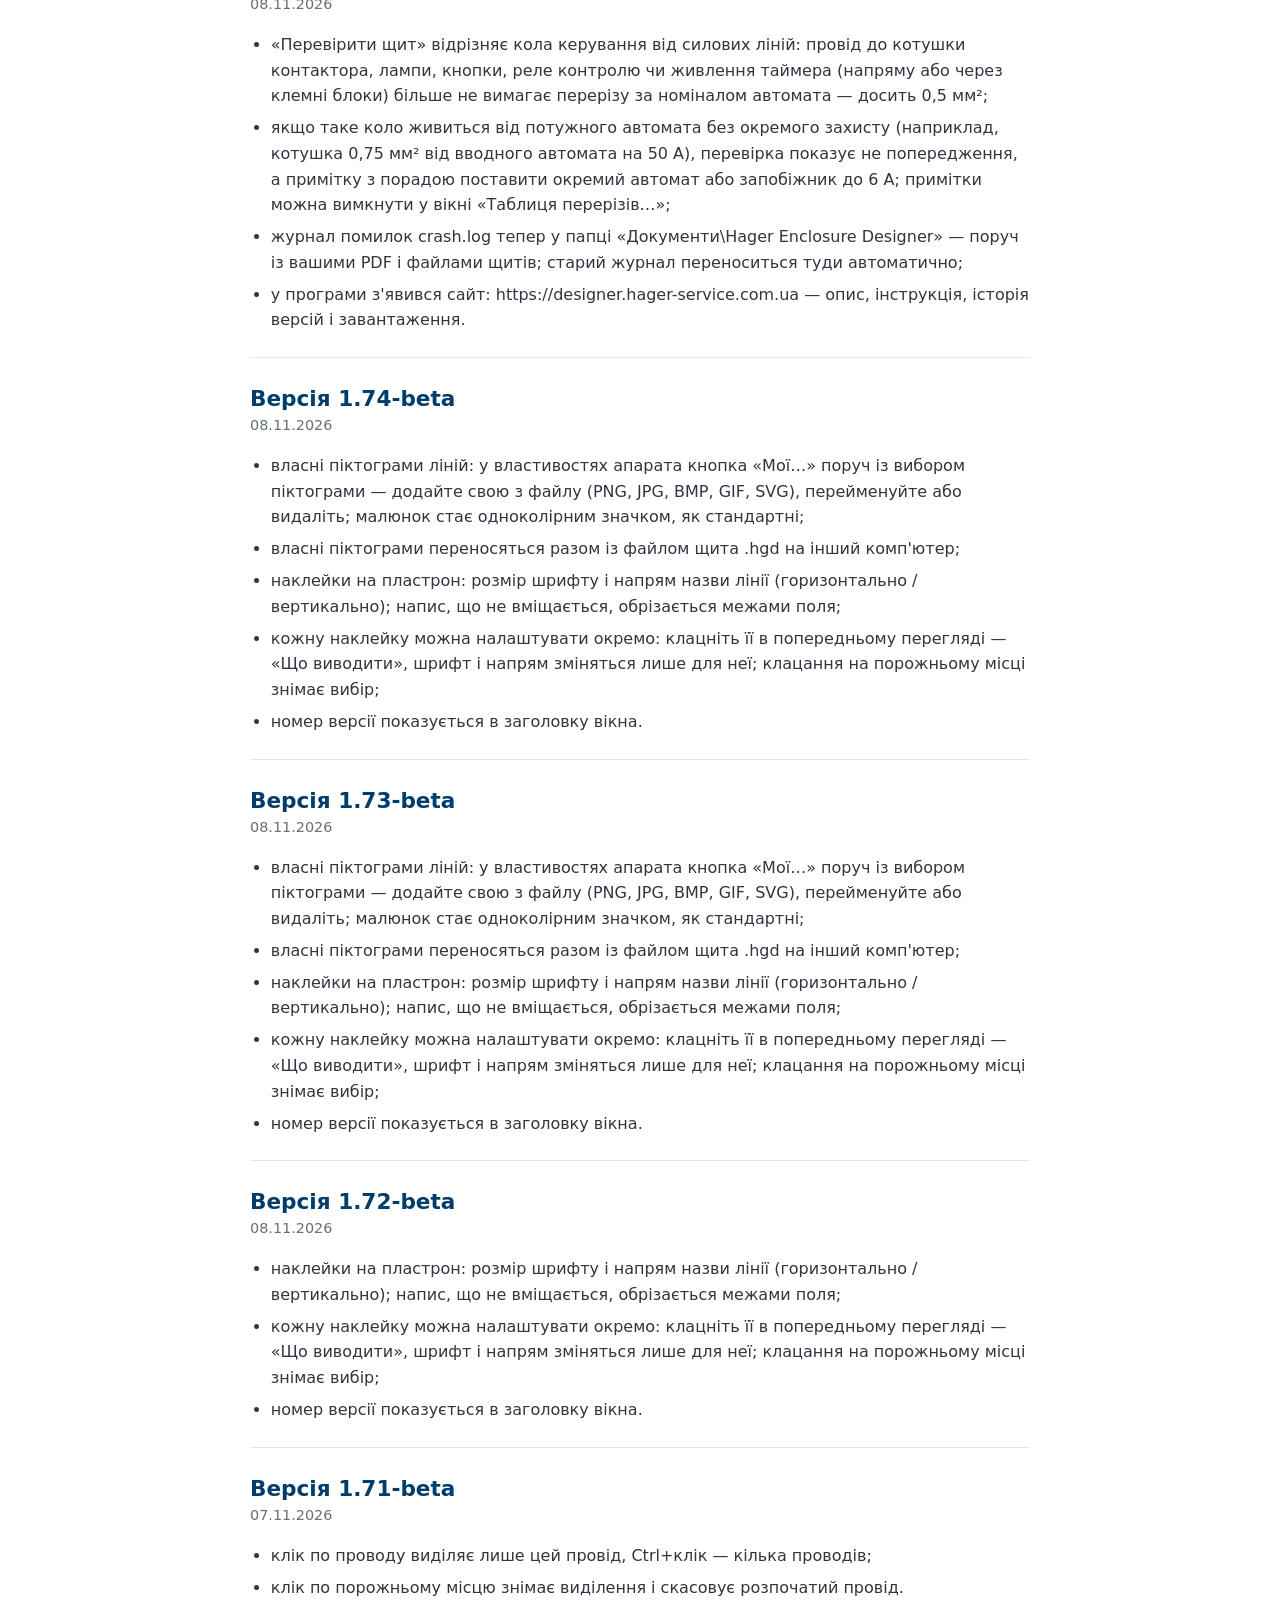
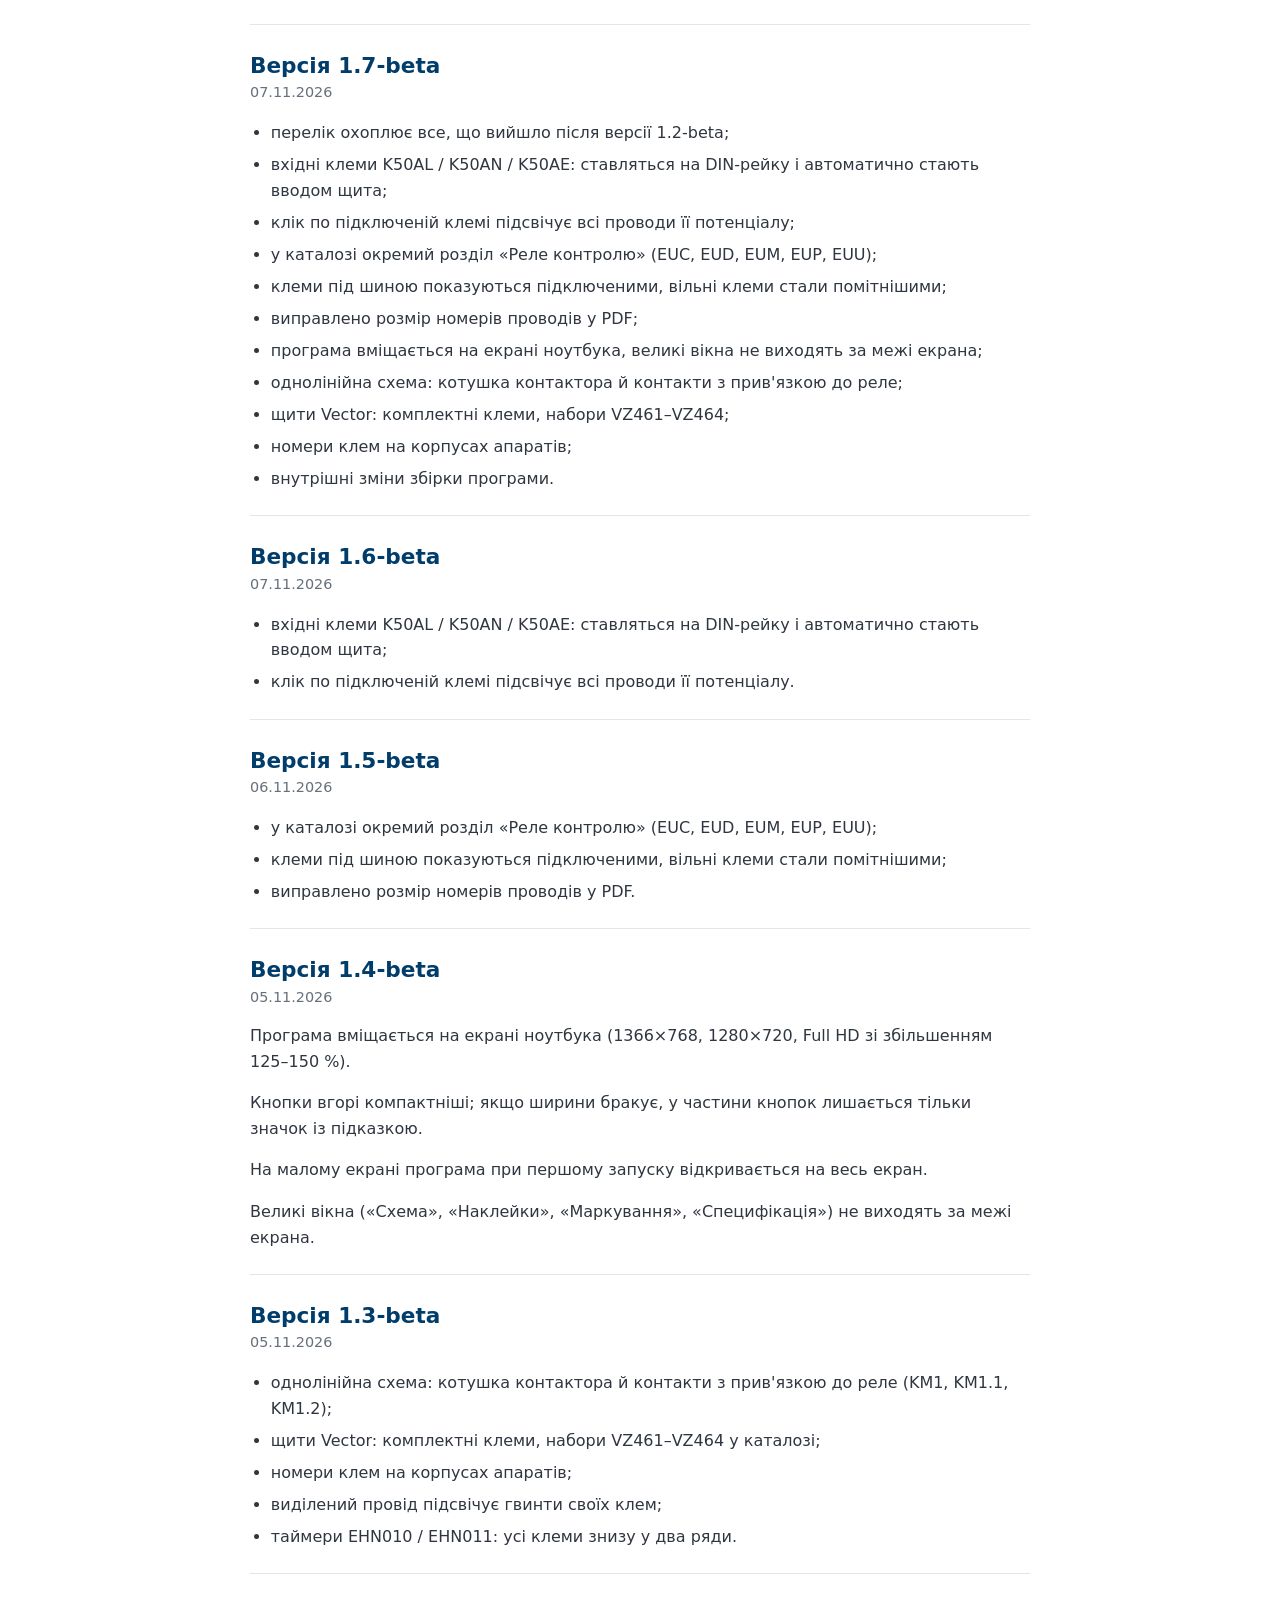
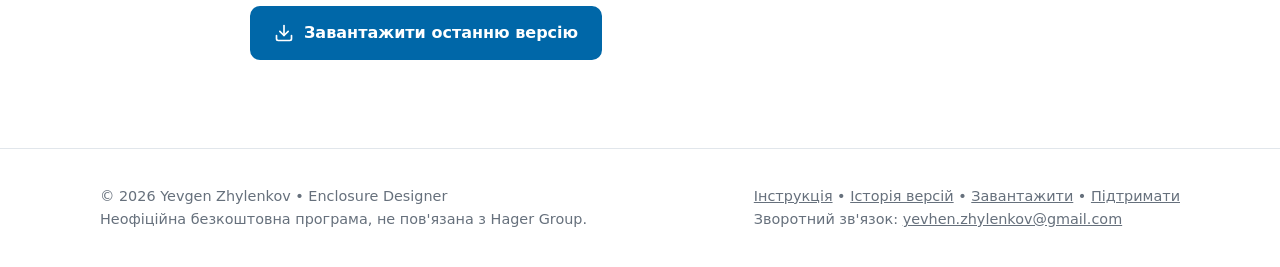
==== commit 104c6536: "Оновлення сайту" ====
--- a/changelog/index.html
+++ b/changelog/index.html
@@ -41,8 +41,12 @@
     або натисніть «Оновлення» в рядку стану.</p>
   <p class="beta"><b>Програма ще в розробці (бета-версія).</b> Можливі помилки, збої та неточності.
     Про знайдені проблеми пишіть на <a href="mailto:yevhen.zhylenkov@gmail.com">yevhen.zhylenkov@gmail.com</a>.</p>
+    <section class="release" id="v2.11-beta">
+    <h2>Версія 2.11-beta <span class="badge">поточна</span></h2>
+    <p class="muted small">22.11.2026</p>
+    <ul><li>вертикальні шини KCL, KCF, KCN з&#039;єднують апарати 2–4 рядів щита;</li><li>вилочні шини KD303M / KD304M і клемник живлення KF30M для автоматів захисту двигуна;</li><li>додаткові контакти й розчіплювачі автоматів захисту двигуна (MZ520N, MZ527N, MZ523N, MZ528N, MZ529N);</li><li>додатковий контакт ESC080 для контакторів;</li><li>додаткові пристрої MZ — також для дифавтоматів 1P+N і ПЗВ 10 кА, блок-контакт CZ001 для ПЗВ 6 кА;</li><li>прохідні клеми KR025L і KR040L на DIN-рейку;</li><li>автомати й дифавтомати з дуговим захистом — в окремих розділах каталогу;</li><li>у каталозі автоматів — фільтр за відключною здатністю (кА);</li><li>у специфікації — торцеві кришки шин і захисні чохли KZ059 на вільні місця шин;</li><li>однаковий логотип на всіх апаратах.</li></ul>  </section>
     <section class="release" id="v2.10-beta">
-    <h2>Версія 2.10-beta <span class="badge">поточна</span></h2>
+    <h2>Версія 2.10-beta</h2>
     <p class="muted small">21.11.2026</p>
     <ul><li>латунні шини N і PE (Golf, Vega, Cosmos, Vector) мають новий вигляд;</li><li>виправлено помилку зі зміною розташування проводів.</li></ul>  </section>
     <section class="release" id="v2.09-beta">
@@ -173,7 +177,7 @@
     <h2>Версія 1.3-beta</h2>
     <p class="muted small">05.11.2026</p>
     <ul><li>однолінійна схема: котушка контактора й контакти з прив&#039;язкою до реле (KM1, KM1.1, KM1.2);</li><li>щити Vector: комплектні клеми, набори VZ461–VZ464 у каталозі;</li><li>номери клем на корпусах апаратів;</li><li>виділений провід підсвічує гвинти своїх клем;</li><li>таймери EHN010 / EHN011: усі клеми знизу у два ряди.</li></ul>  </section>
-    <p><a class="btn" href="https://github.com/YevgenZhylenkov/enclosure-designer-releases/releases/download/v2.10-beta/EnclosureDesigner-Setup-2.10-beta.exe"><svg viewBox="0 0 24 24" fill="none" stroke="currentColor" stroke-width="2" stroke-linecap="round" stroke-linejoin="round" aria-hidden="true"><path d="M21 15v4a2 2 0 0 1-2 2H5a2 2 0 0 1-2-2v-4"/><polyline points="7 10 12 15 17 10"/><line x1="12" y1="15" x2="12" y2="3"/></svg>Завантажити останню версію</a></p>
+    <p><a class="btn" href="https://github.com/YevgenZhylenkov/enclosure-designer-releases/releases/download/v2.11-beta/EnclosureDesigner-Setup-2.11-beta.exe"><svg viewBox="0 0 24 24" fill="none" stroke="currentColor" stroke-width="2" stroke-linecap="round" stroke-linejoin="round" aria-hidden="true"><path d="M21 15v4a2 2 0 0 1-2 2H5a2 2 0 0 1-2-2v-4"/><polyline points="7 10 12 15 17 10"/><line x1="12" y1="15" x2="12" y2="3"/></svg>Завантажити останню версію</a></p>
 </main>
 <footer>
   <div class="wrap">
@@ -182,7 +186,7 @@
     <div>
       <a href="../guide/">Інструкція</a> •
       <a href="../changelog/">Історія версій</a> •
-      <a href="https://github.com/YevgenZhylenkov/enclosure-designer-releases/releases/download/v2.10-beta/EnclosureDesigner-Setup-2.10-beta.exe">Завантажити</a> •
+      <a href="https://github.com/YevgenZhylenkov/enclosure-designer-releases/releases/download/v2.11-beta/EnclosureDesigner-Setup-2.11-beta.exe">Завантажити</a> •
       <a href="https://donatello.to/enclosure_designer" target="_blank" rel="noopener">Підтримати</a><br>
       Зворотний зв'язок: <a href="mailto:yevhen.zhylenkov@gmail.com">yevhen.zhylenkov@gmail.com</a>
     </div>
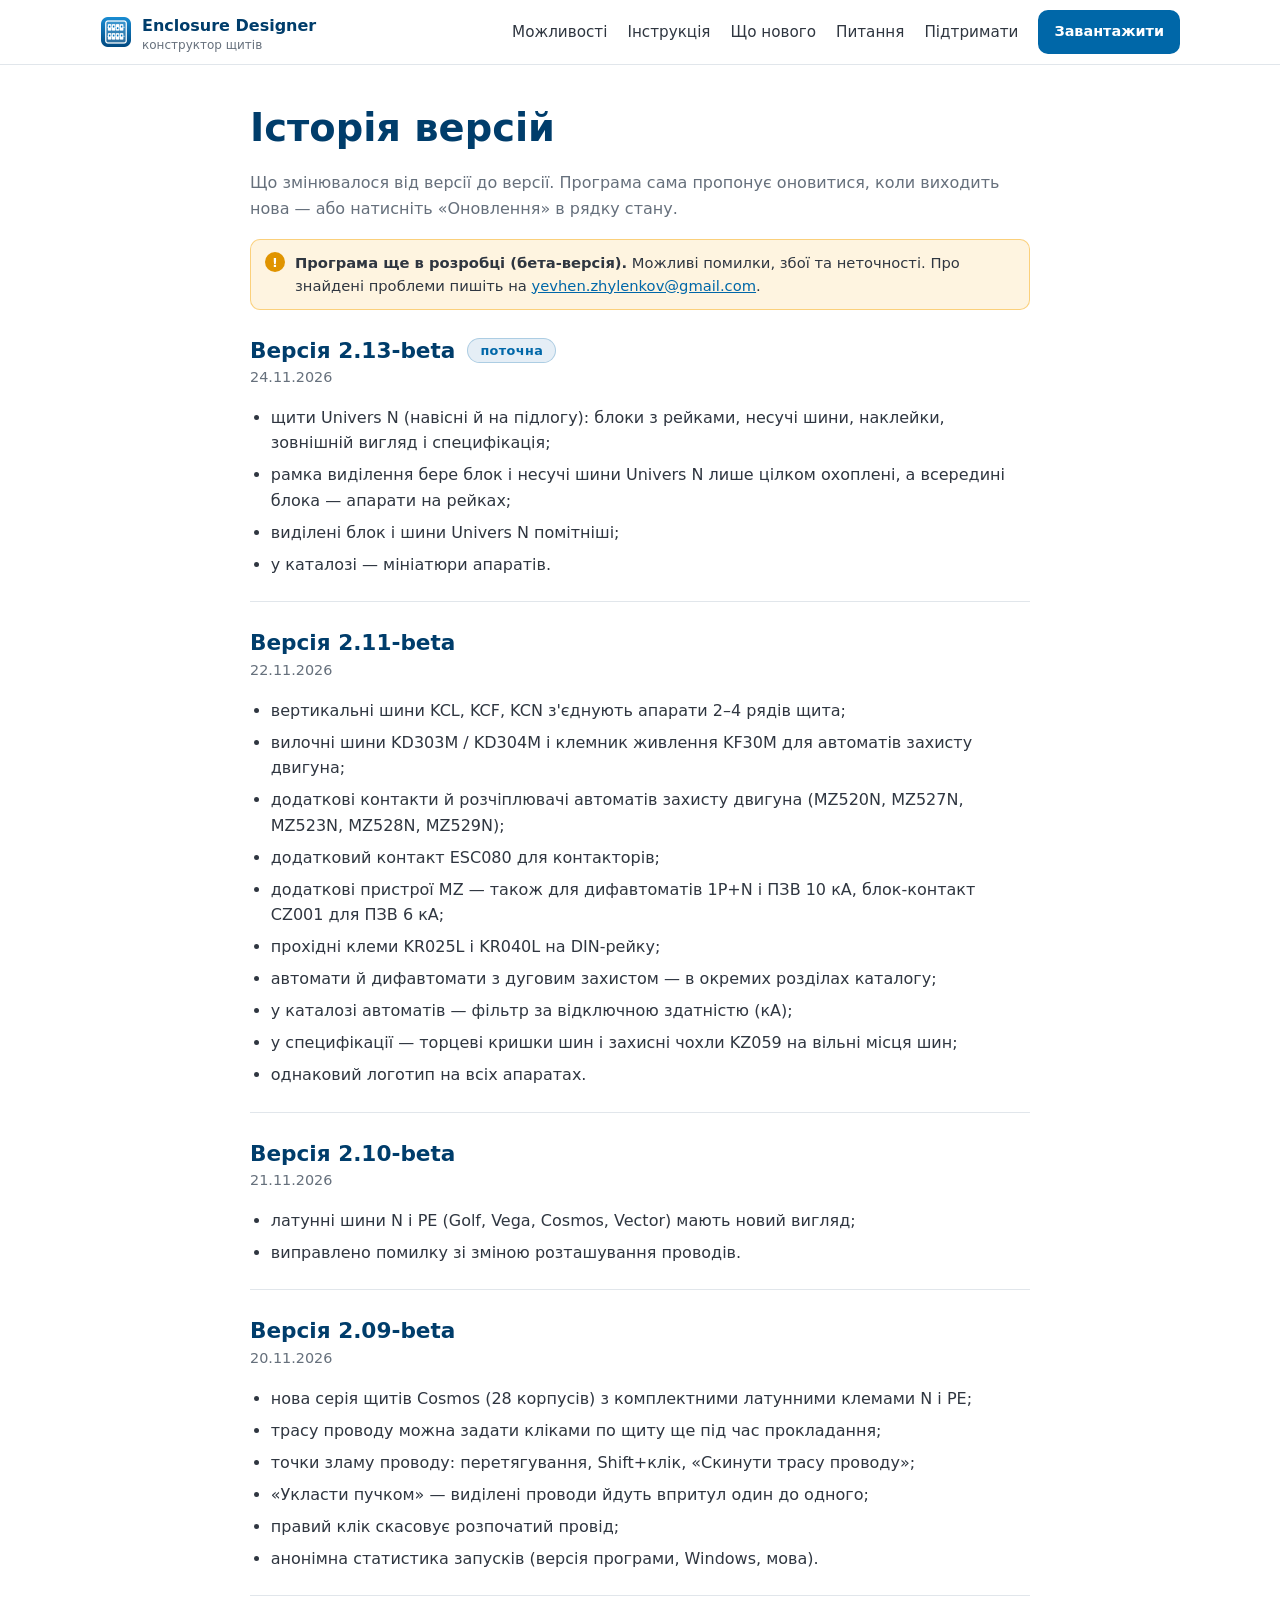
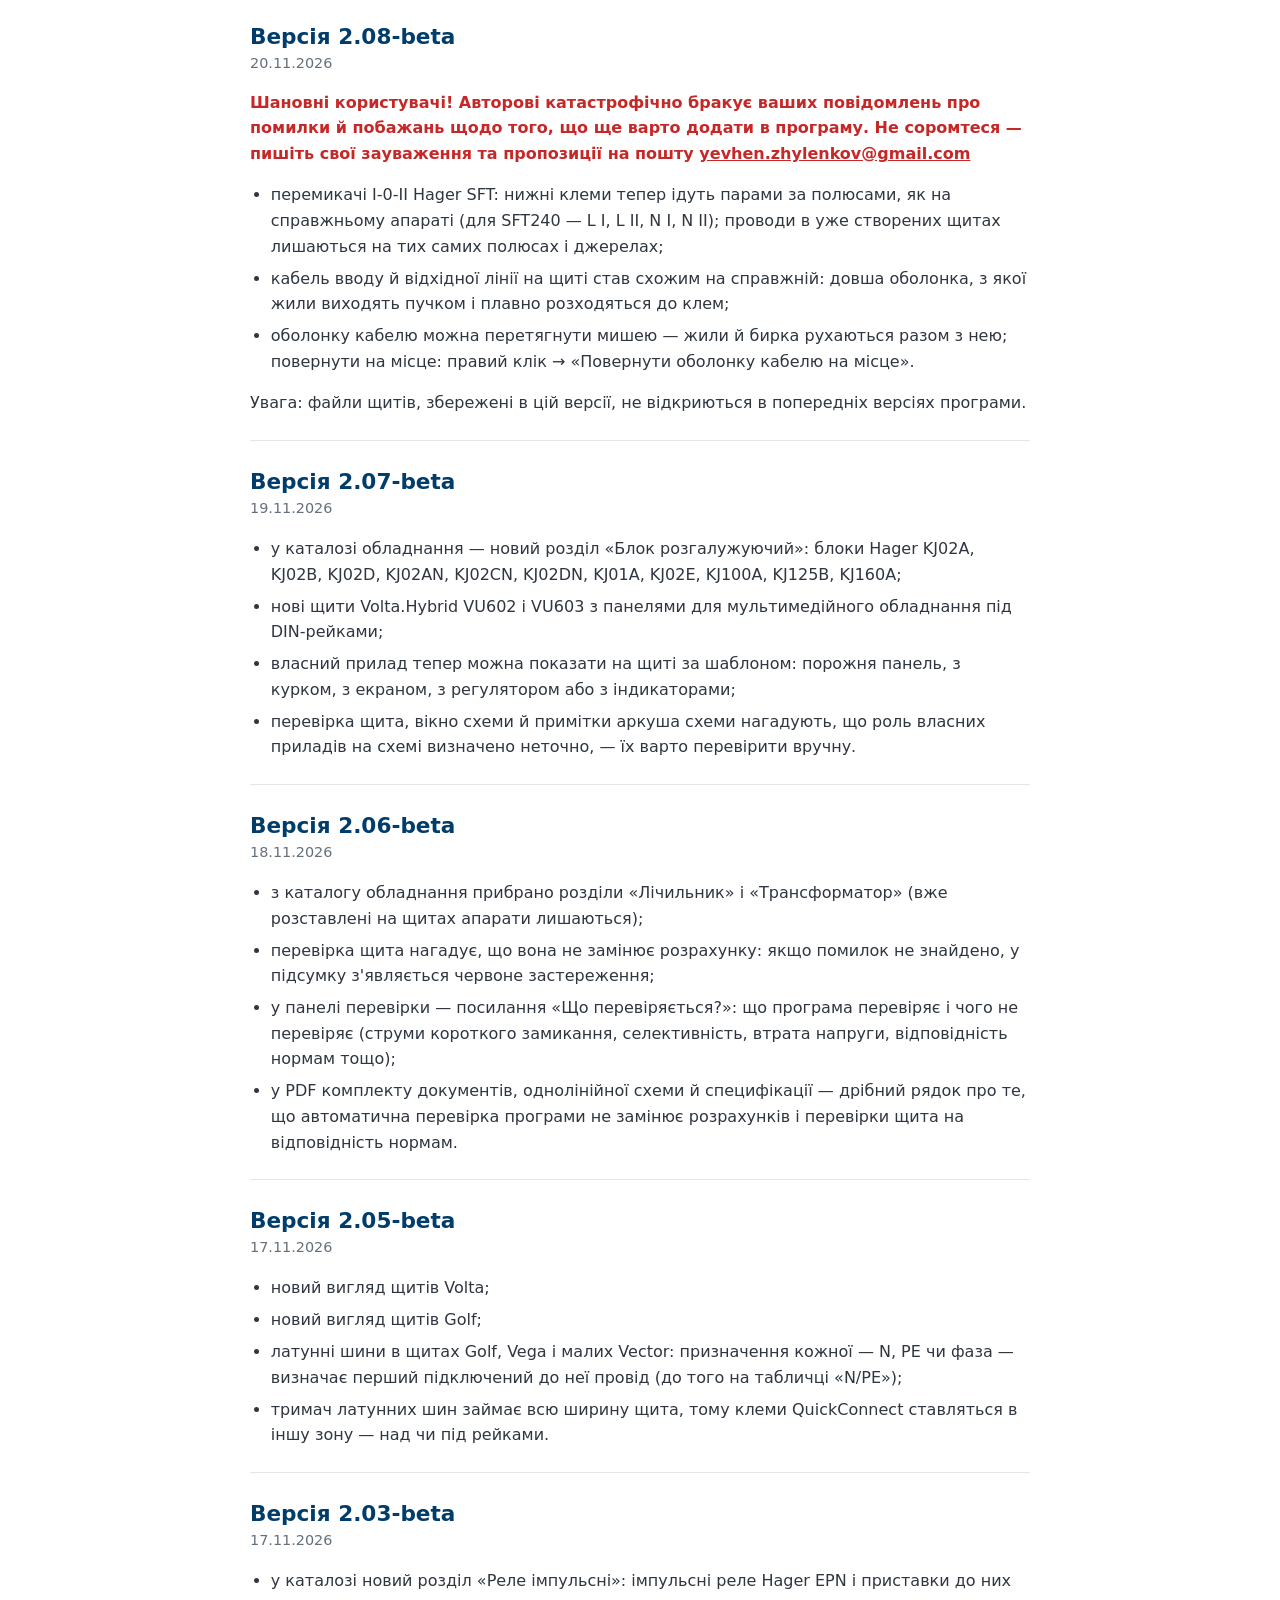
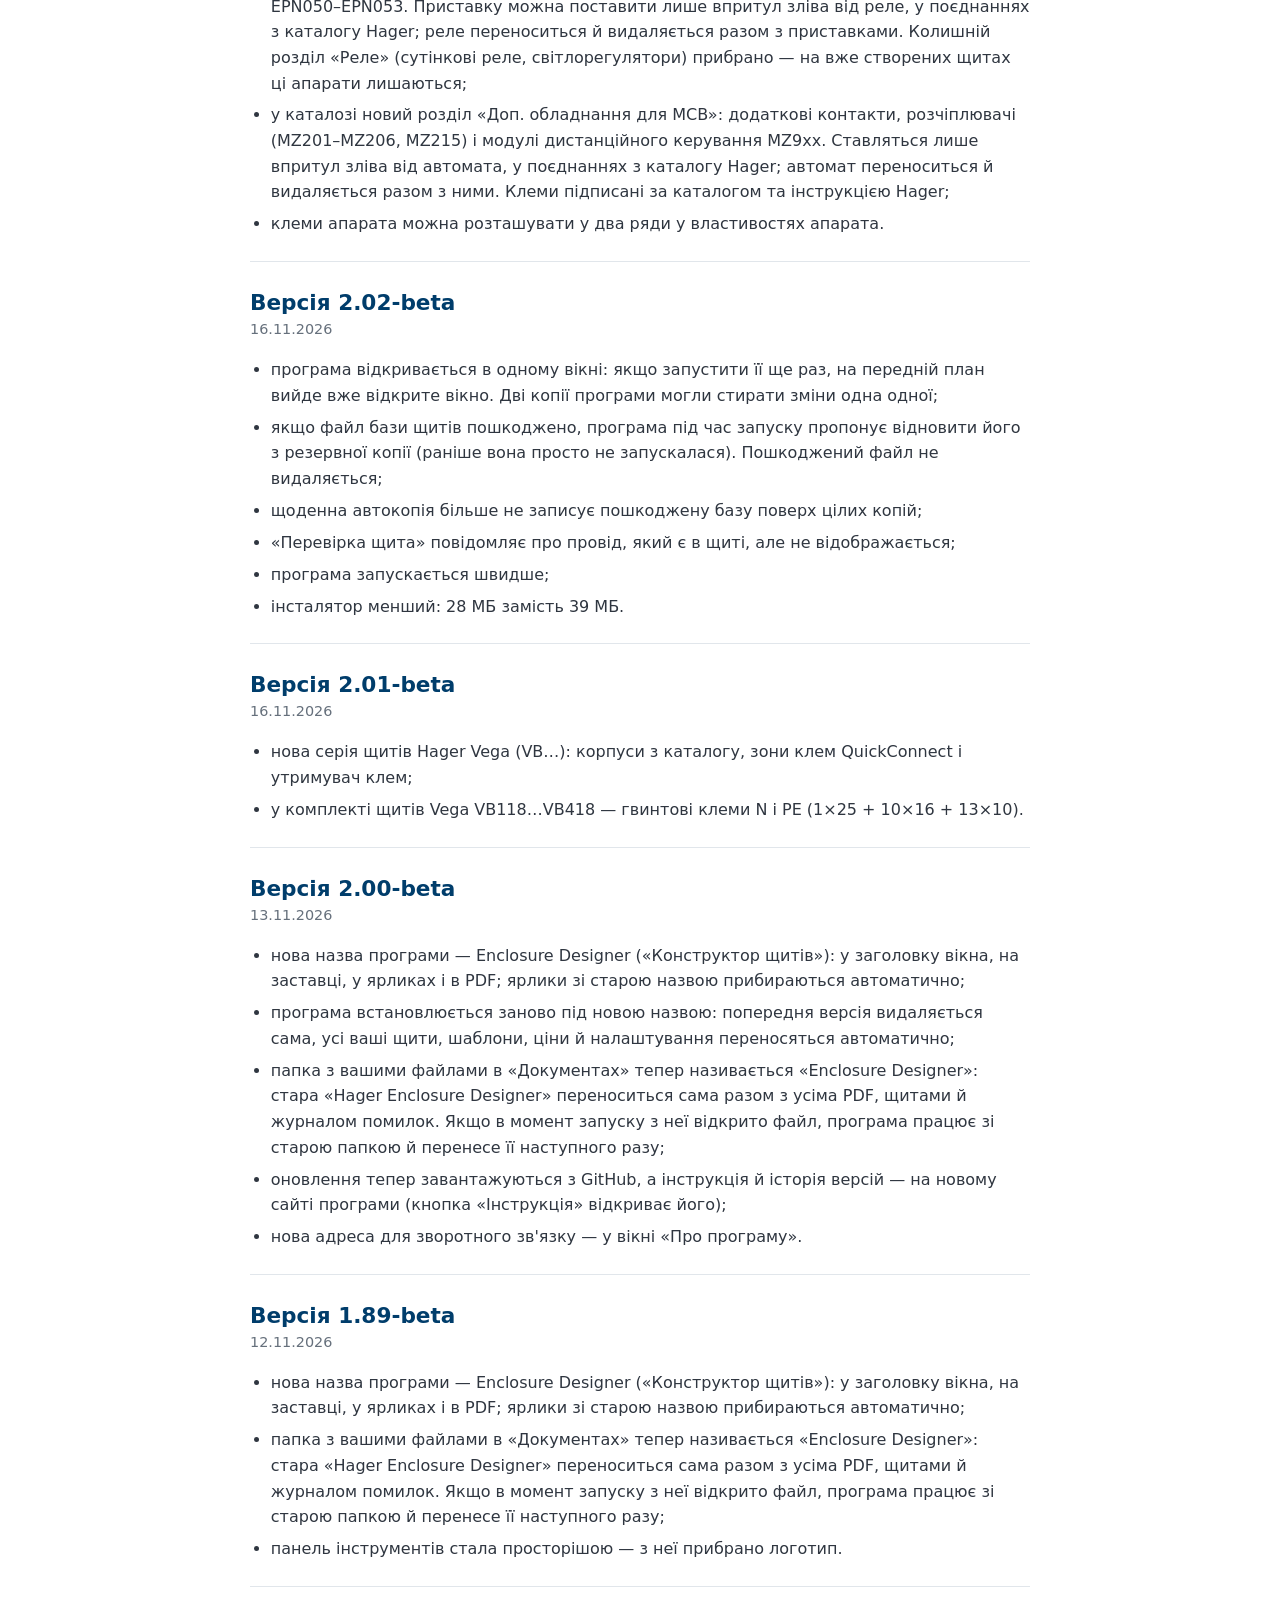
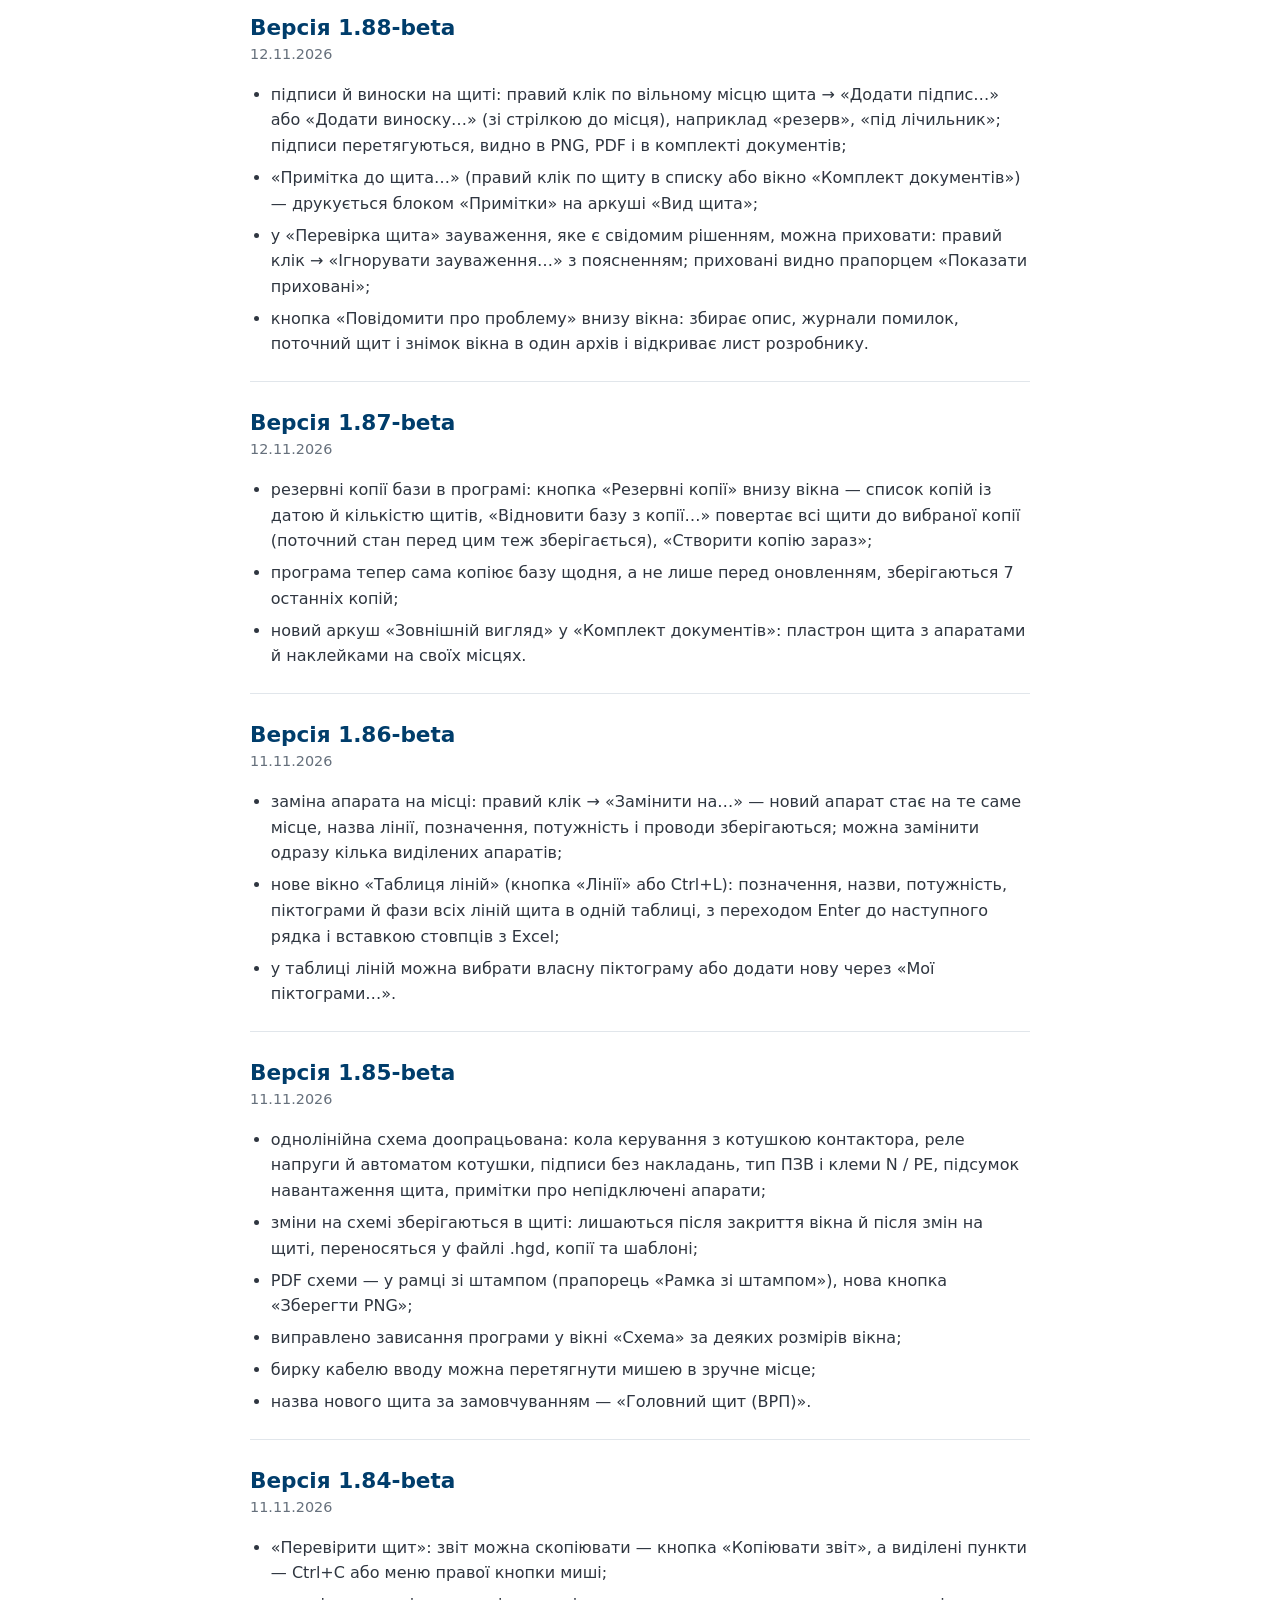
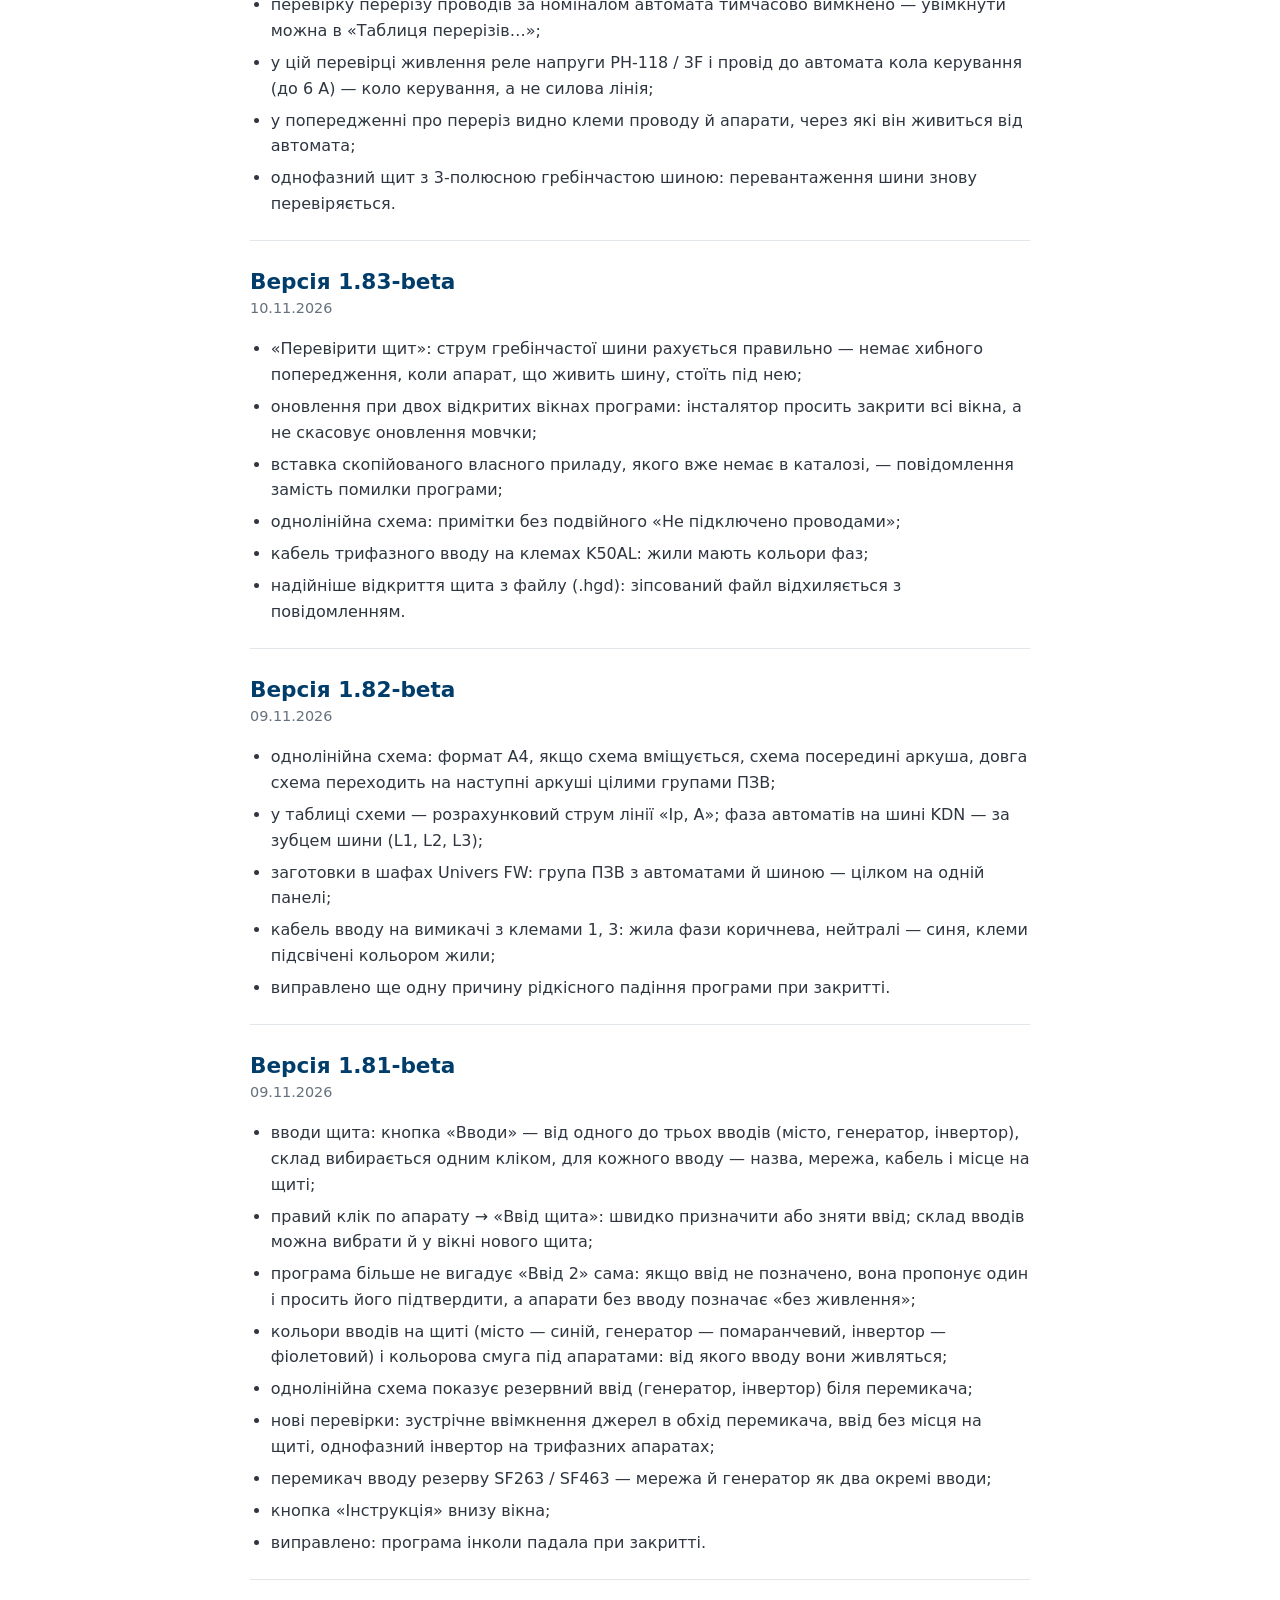
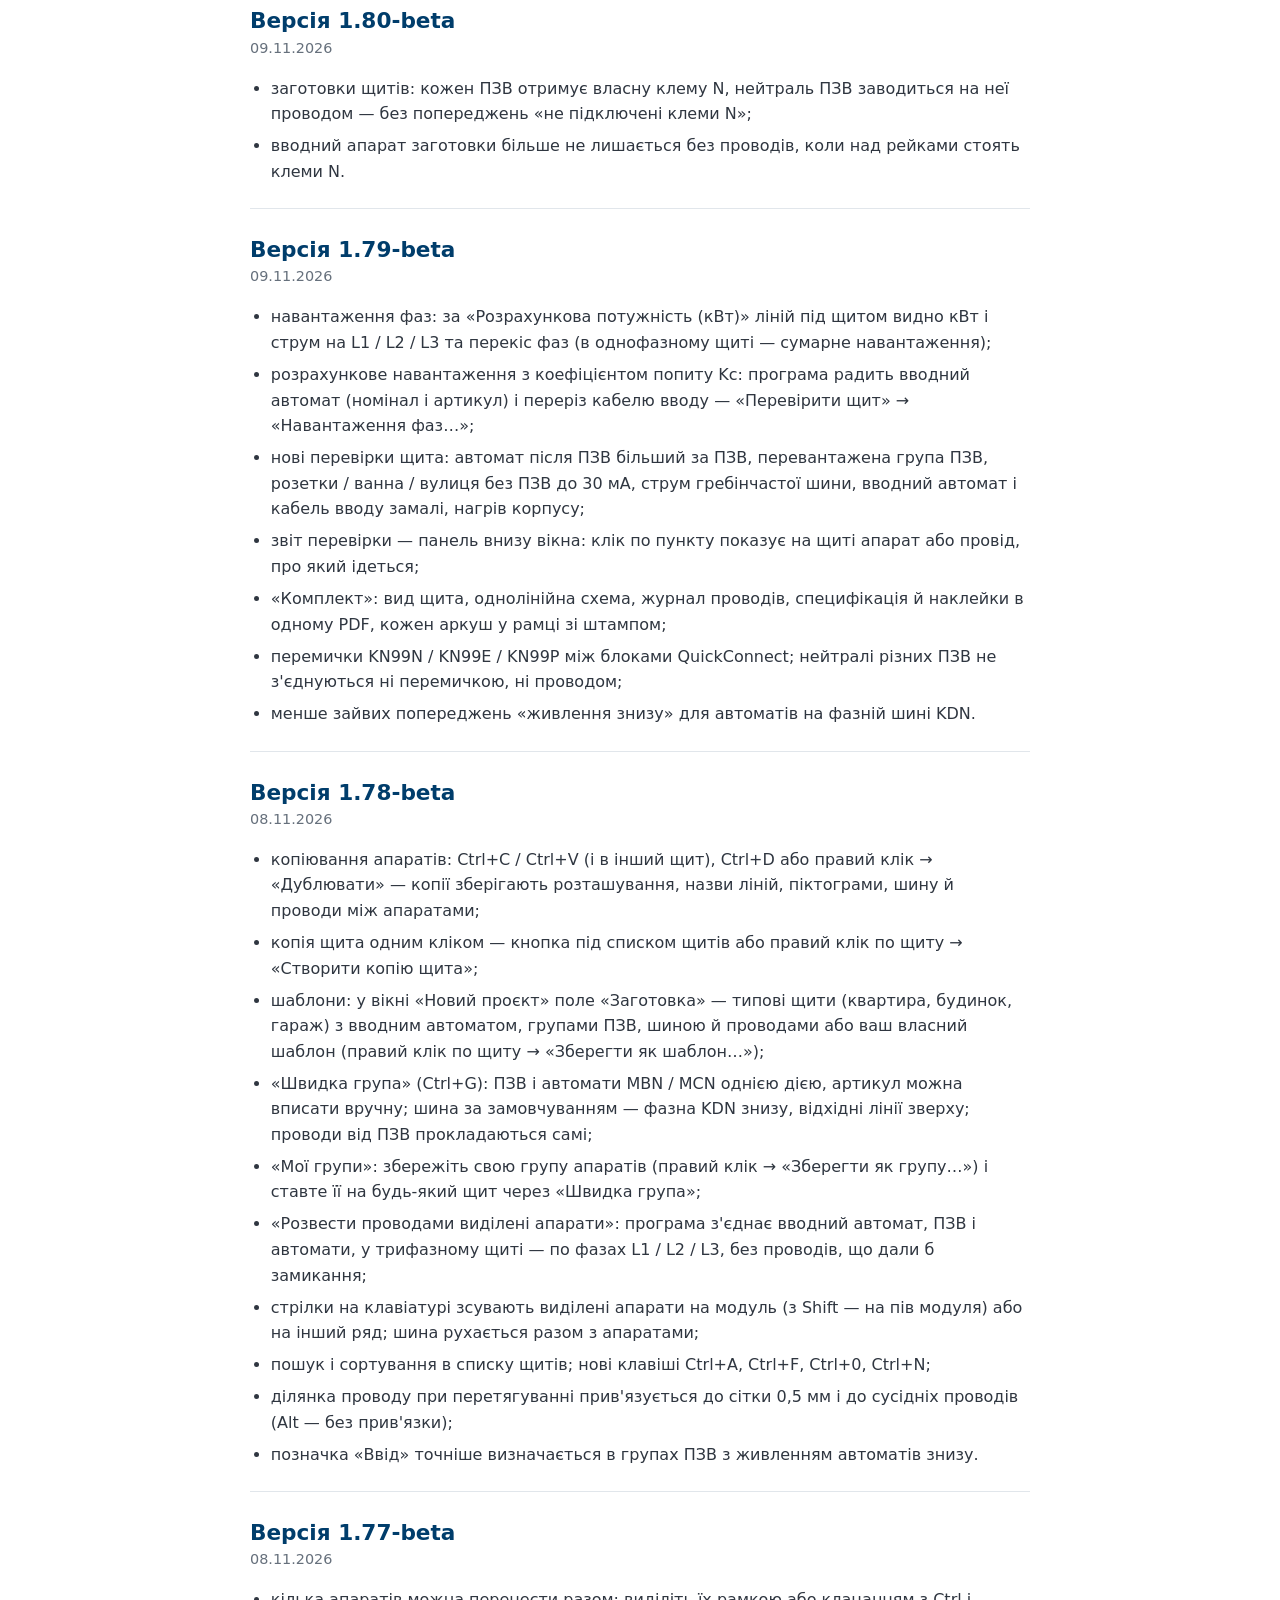
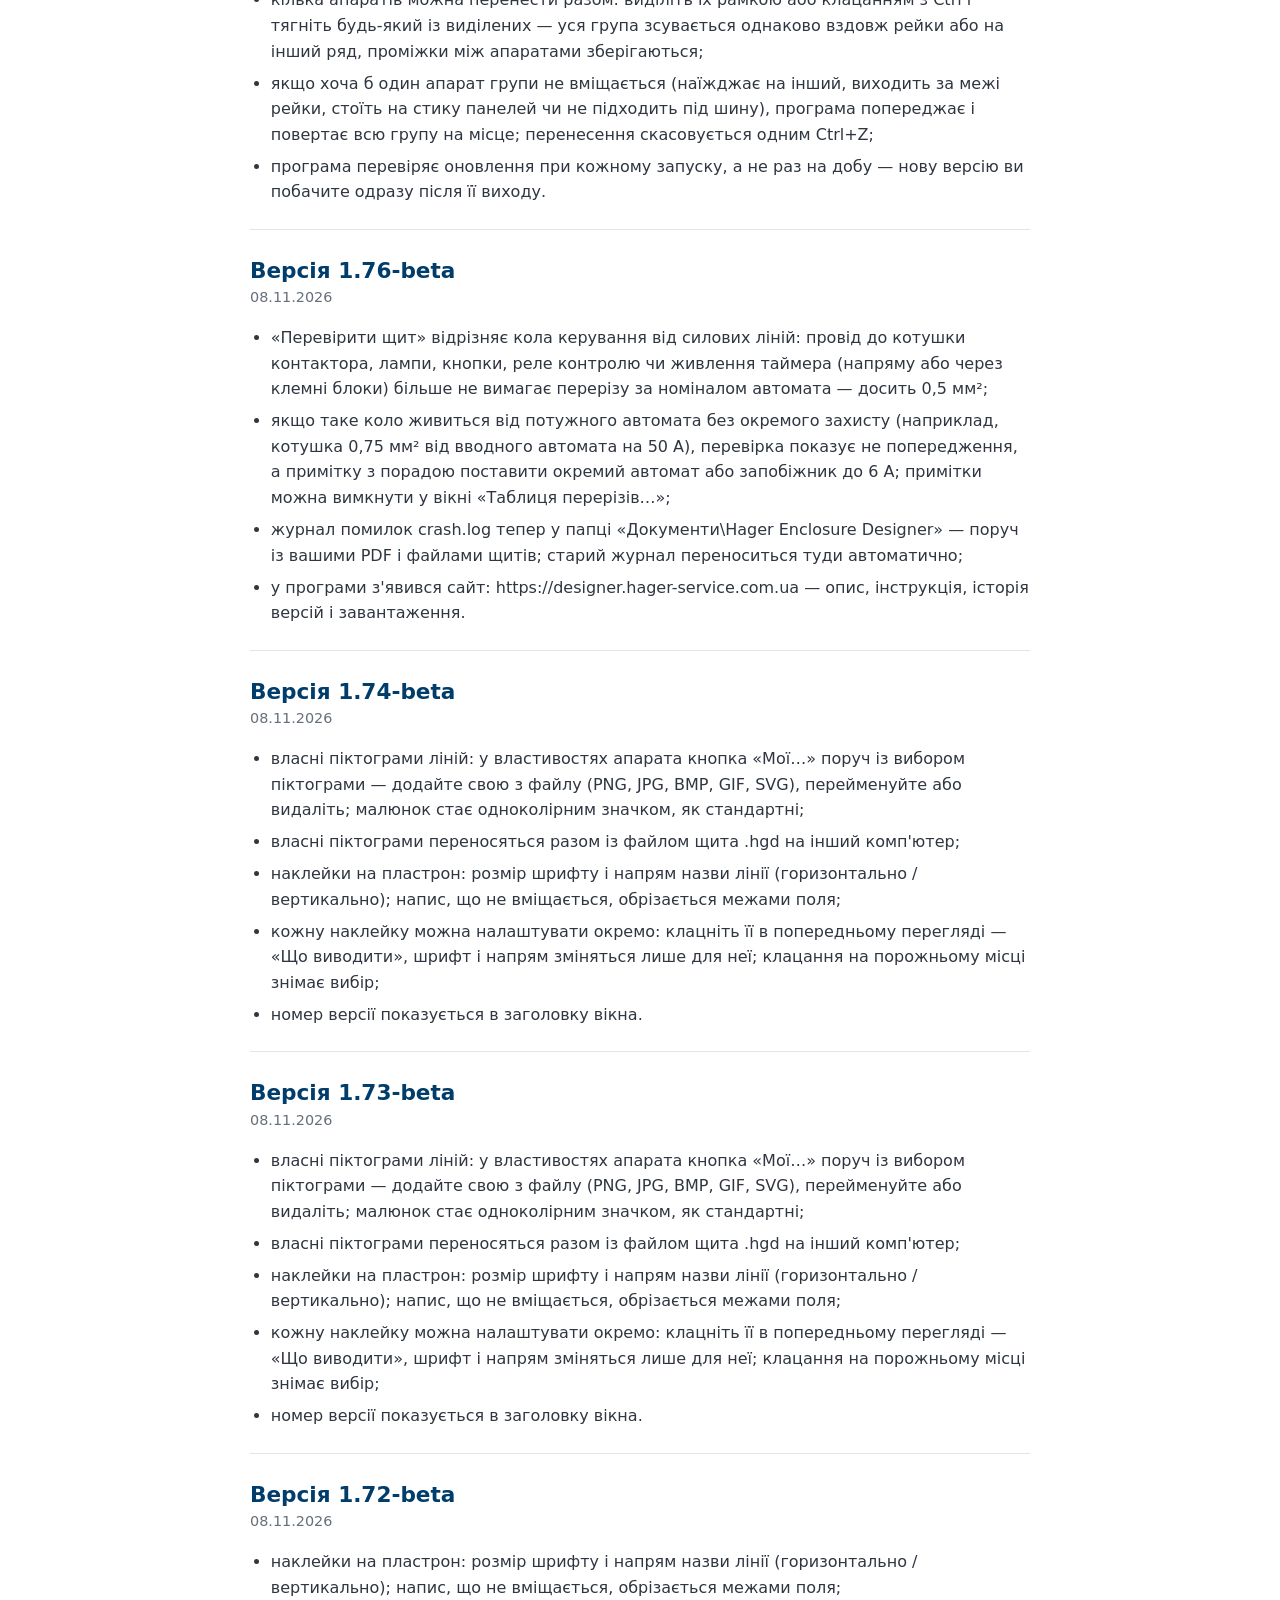
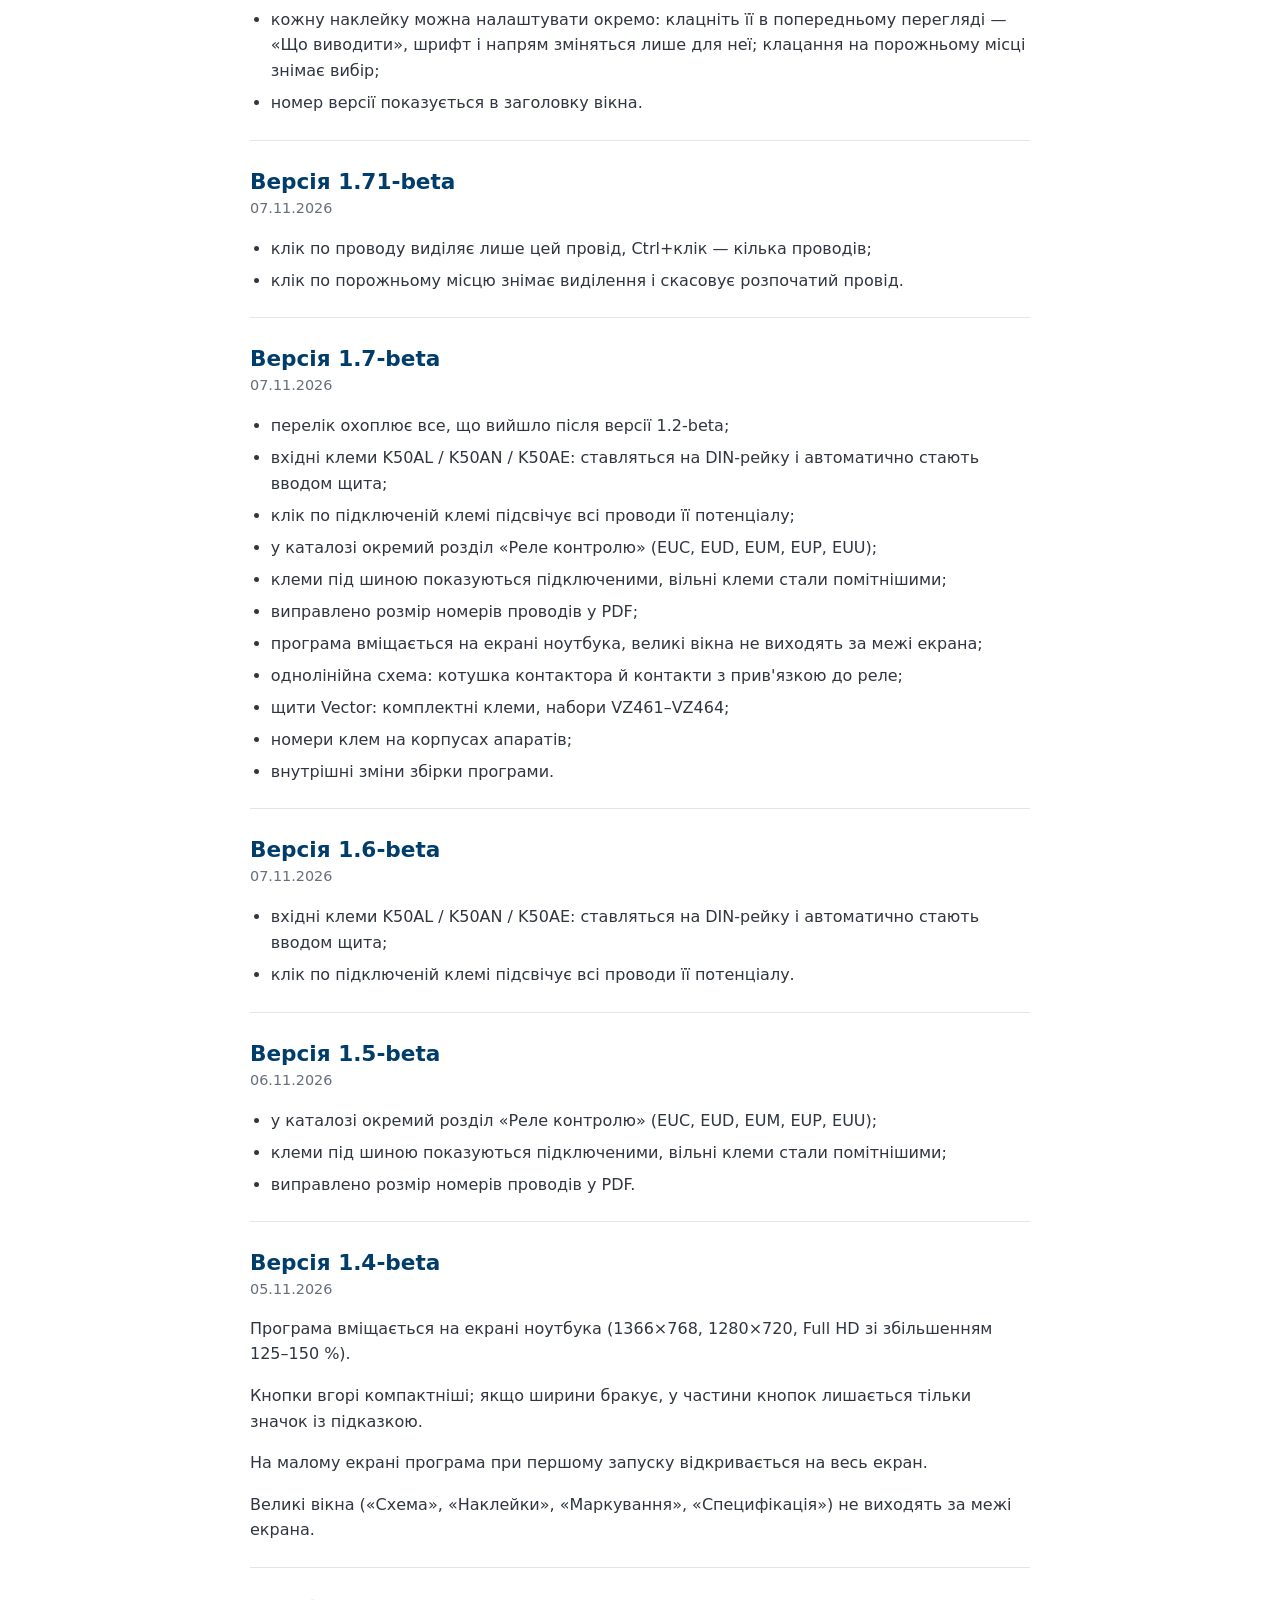
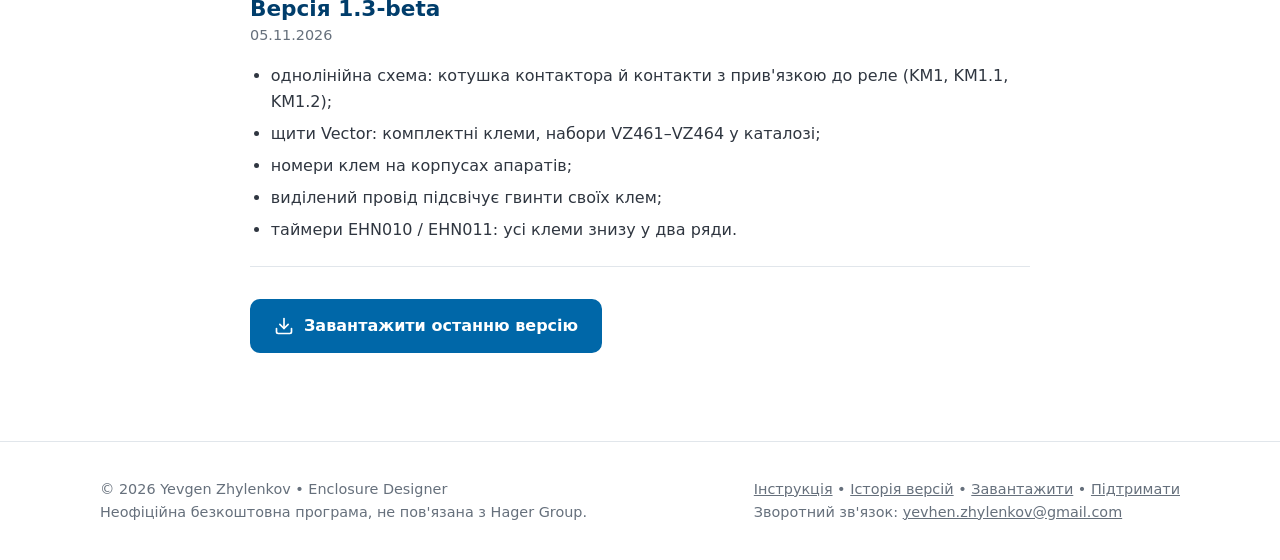
==== commit d7818c7e: "Оновлення сайту" ====
--- a/changelog/index.html
+++ b/changelog/index.html
@@ -41,8 +41,12 @@
     або натисніть «Оновлення» в рядку стану.</p>
   <p class="beta"><b>Програма ще в розробці (бета-версія).</b> Можливі помилки, збої та неточності.
     Про знайдені проблеми пишіть на <a href="mailto:yevhen.zhylenkov@gmail.com">yevhen.zhylenkov@gmail.com</a>.</p>
+    <section class="release" id="v2.13-beta">
+    <h2>Версія 2.13-beta <span class="badge">поточна</span></h2>
+    <p class="muted small">24.11.2026</p>
+    <ul><li>щити Univers N (навісні й на підлогу): блоки з рейками, несучі шини, наклейки, зовнішній вигляд і специфікація;</li><li>рамка виділення бере блок і несучі шини Univers N лише цілком охоплені, а всередині блока — апарати на рейках;</li><li>виділені блок і шини Univers N помітніші;</li><li>у каталозі — мініатюри апаратів.</li></ul>  </section>
     <section class="release" id="v2.11-beta">
-    <h2>Версія 2.11-beta <span class="badge">поточна</span></h2>
+    <h2>Версія 2.11-beta</h2>
     <p class="muted small">22.11.2026</p>
     <ul><li>вертикальні шини KCL, KCF, KCN з&#039;єднують апарати 2–4 рядів щита;</li><li>вилочні шини KD303M / KD304M і клемник живлення KF30M для автоматів захисту двигуна;</li><li>додаткові контакти й розчіплювачі автоматів захисту двигуна (MZ520N, MZ527N, MZ523N, MZ528N, MZ529N);</li><li>додатковий контакт ESC080 для контакторів;</li><li>додаткові пристрої MZ — також для дифавтоматів 1P+N і ПЗВ 10 кА, блок-контакт CZ001 для ПЗВ 6 кА;</li><li>прохідні клеми KR025L і KR040L на DIN-рейку;</li><li>автомати й дифавтомати з дуговим захистом — в окремих розділах каталогу;</li><li>у каталозі автоматів — фільтр за відключною здатністю (кА);</li><li>у специфікації — торцеві кришки шин і захисні чохли KZ059 на вільні місця шин;</li><li>однаковий логотип на всіх апаратах.</li></ul>  </section>
     <section class="release" id="v2.10-beta">
@@ -177,7 +181,7 @@
     <h2>Версія 1.3-beta</h2>
     <p class="muted small">05.11.2026</p>
     <ul><li>однолінійна схема: котушка контактора й контакти з прив&#039;язкою до реле (KM1, KM1.1, KM1.2);</li><li>щити Vector: комплектні клеми, набори VZ461–VZ464 у каталозі;</li><li>номери клем на корпусах апаратів;</li><li>виділений провід підсвічує гвинти своїх клем;</li><li>таймери EHN010 / EHN011: усі клеми знизу у два ряди.</li></ul>  </section>
-    <p><a class="btn" href="https://github.com/YevgenZhylenkov/enclosure-designer-releases/releases/download/v2.11-beta/EnclosureDesigner-Setup-2.11-beta.exe"><svg viewBox="0 0 24 24" fill="none" stroke="currentColor" stroke-width="2" stroke-linecap="round" stroke-linejoin="round" aria-hidden="true"><path d="M21 15v4a2 2 0 0 1-2 2H5a2 2 0 0 1-2-2v-4"/><polyline points="7 10 12 15 17 10"/><line x1="12" y1="15" x2="12" y2="3"/></svg>Завантажити останню версію</a></p>
+    <p><a class="btn" href="https://github.com/YevgenZhylenkov/enclosure-designer-releases/releases/download/v2.13-beta/EnclosureDesigner-Setup-2.13-beta.exe"><svg viewBox="0 0 24 24" fill="none" stroke="currentColor" stroke-width="2" stroke-linecap="round" stroke-linejoin="round" aria-hidden="true"><path d="M21 15v4a2 2 0 0 1-2 2H5a2 2 0 0 1-2-2v-4"/><polyline points="7 10 12 15 17 10"/><line x1="12" y1="15" x2="12" y2="3"/></svg>Завантажити останню версію</a></p>
 </main>
 <footer>
   <div class="wrap">
@@ -186,7 +190,7 @@
     <div>
       <a href="../guide/">Інструкція</a> •
       <a href="../changelog/">Історія версій</a> •
-      <a href="https://github.com/YevgenZhylenkov/enclosure-designer-releases/releases/download/v2.11-beta/EnclosureDesigner-Setup-2.11-beta.exe">Завантажити</a> •
+      <a href="https://github.com/YevgenZhylenkov/enclosure-designer-releases/releases/download/v2.13-beta/EnclosureDesigner-Setup-2.13-beta.exe">Завантажити</a> •
       <a href="https://donatello.to/enclosure_designer" target="_blank" rel="noopener">Підтримати</a><br>
       Зворотний зв'язок: <a href="mailto:yevhen.zhylenkov@gmail.com">yevhen.zhylenkov@gmail.com</a>
     </div>
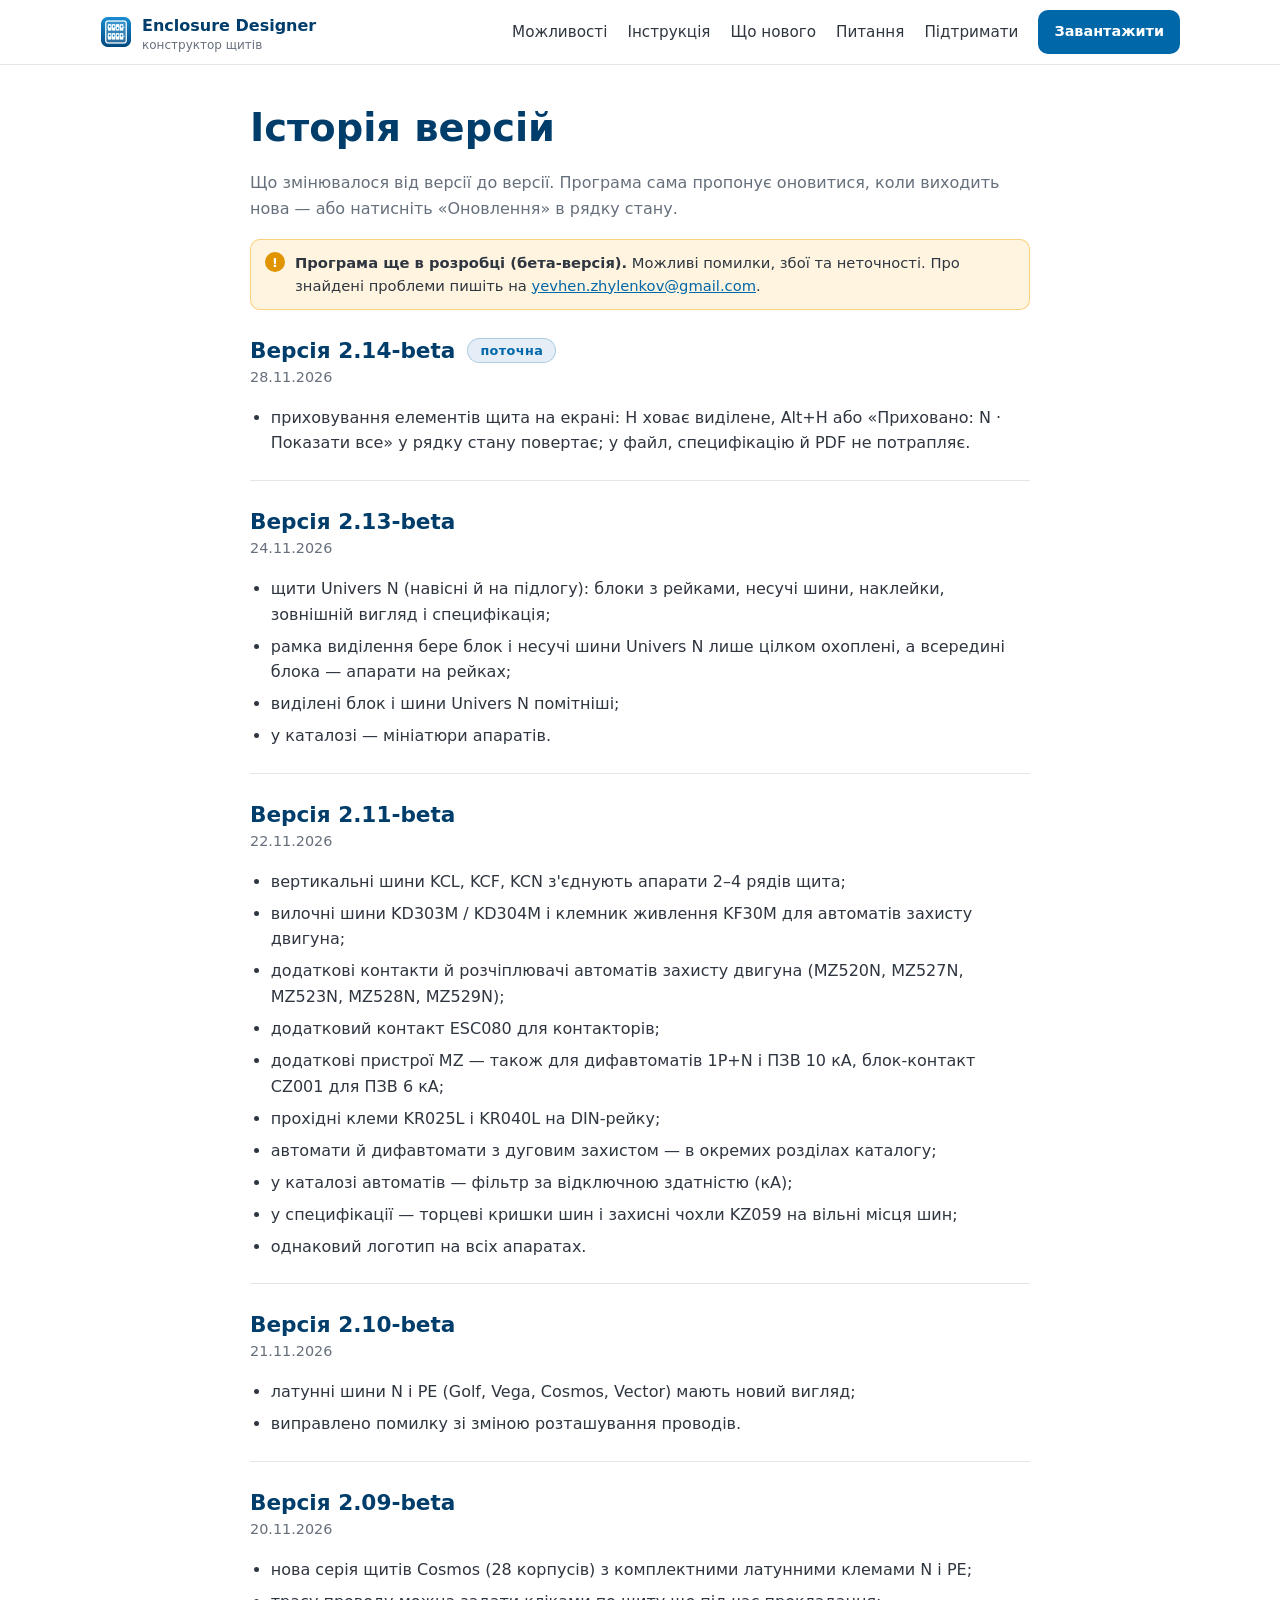
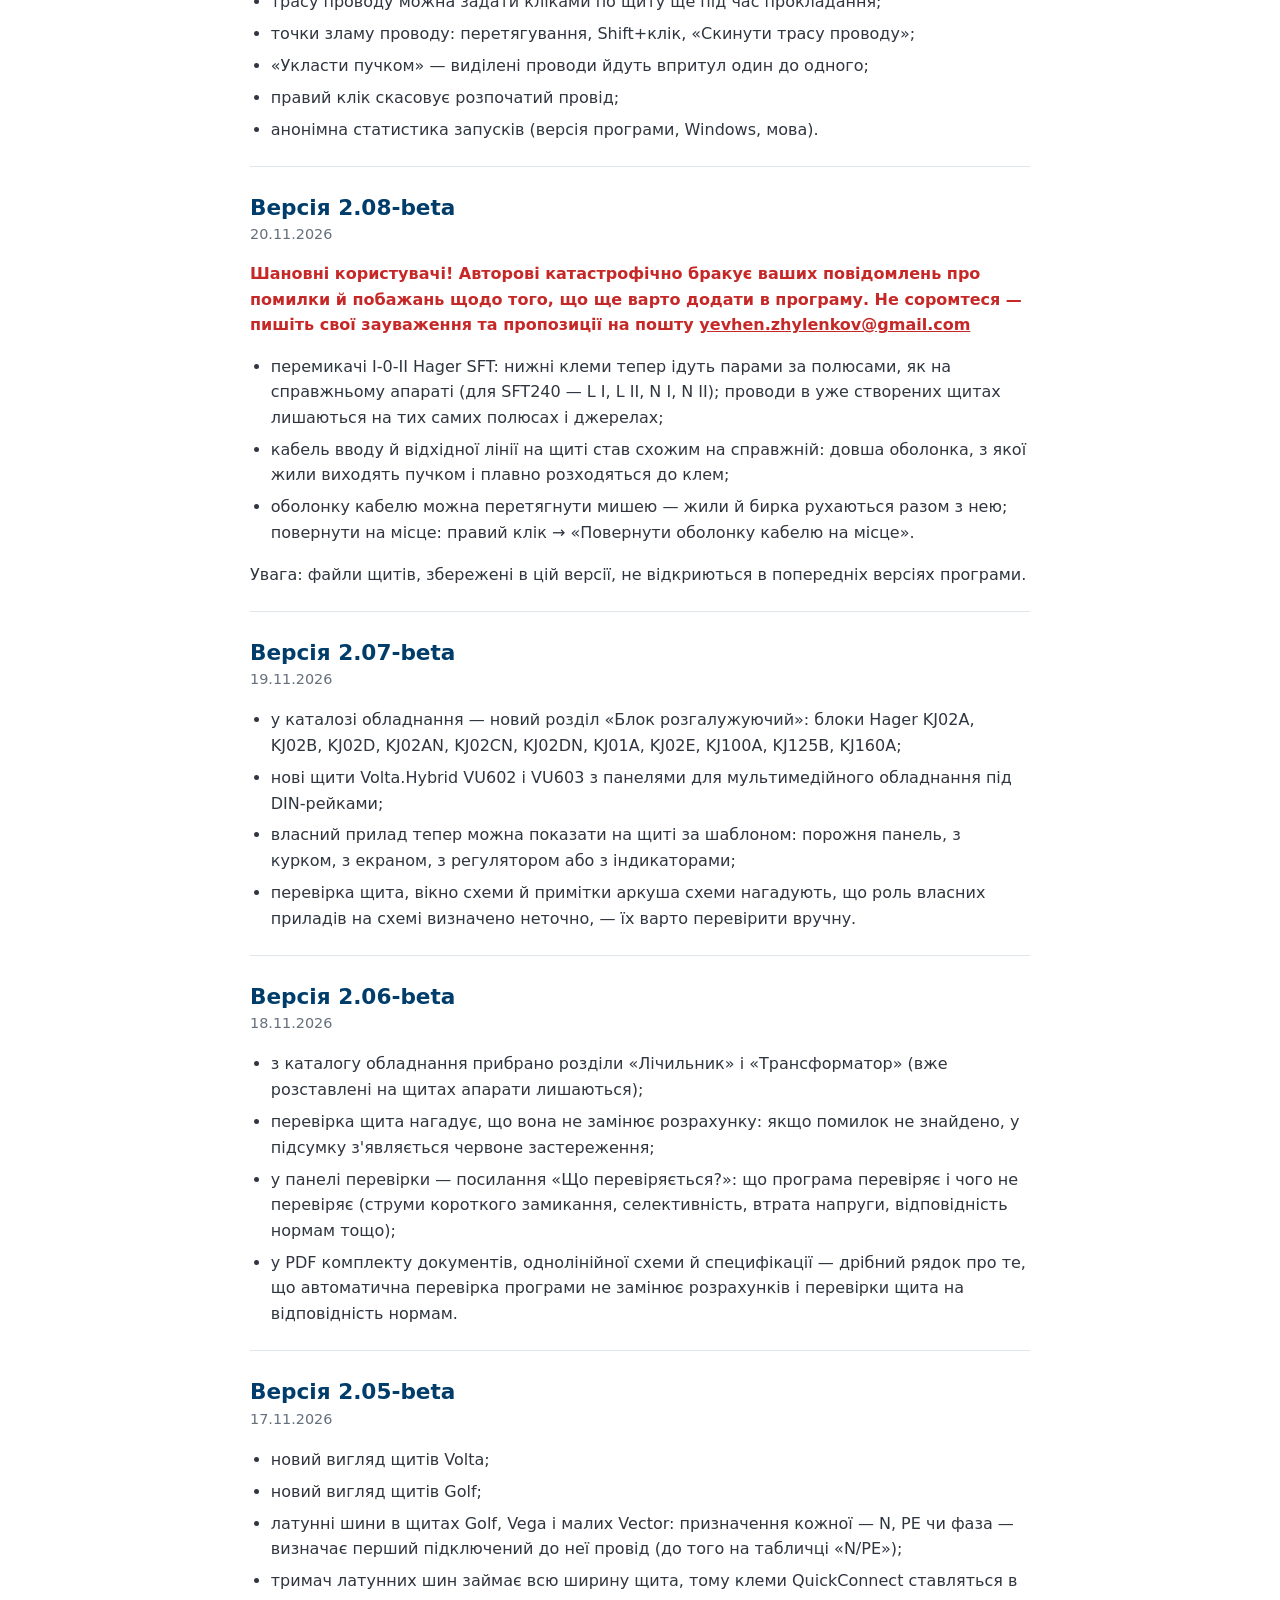
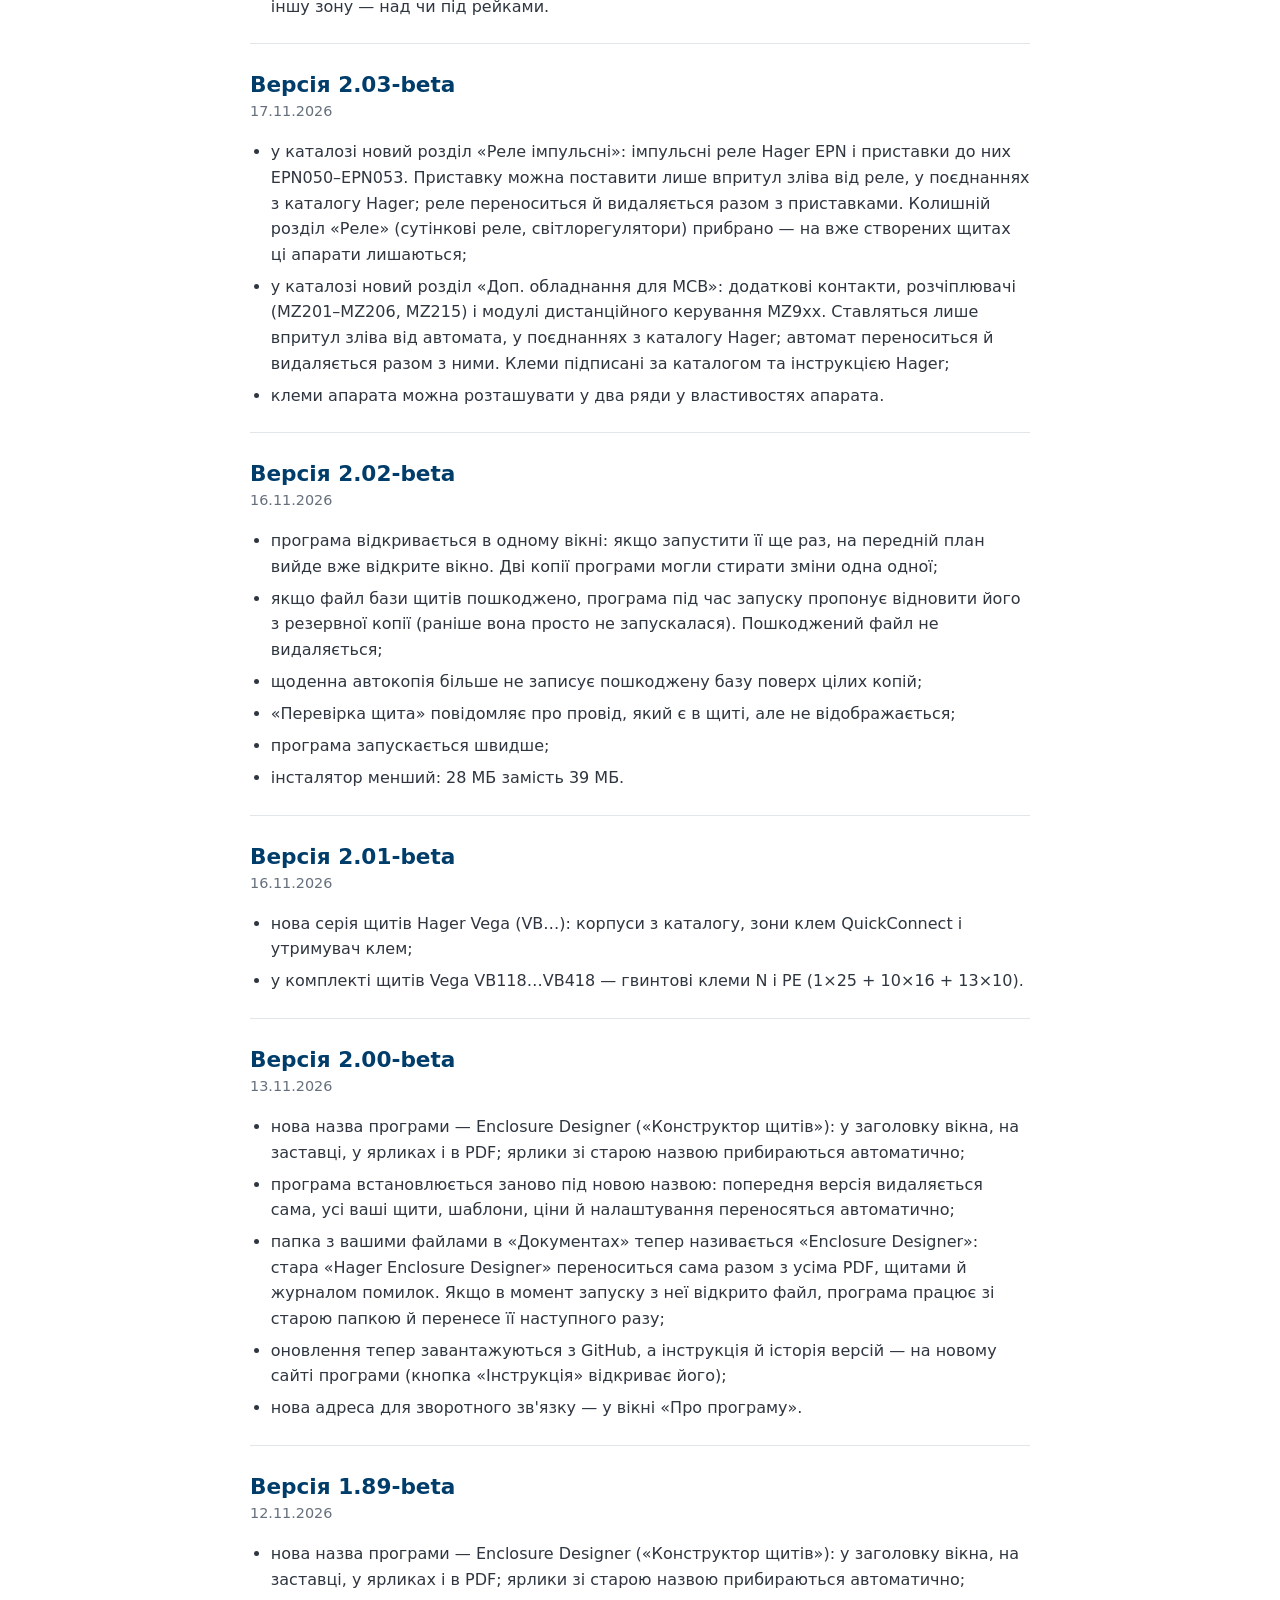
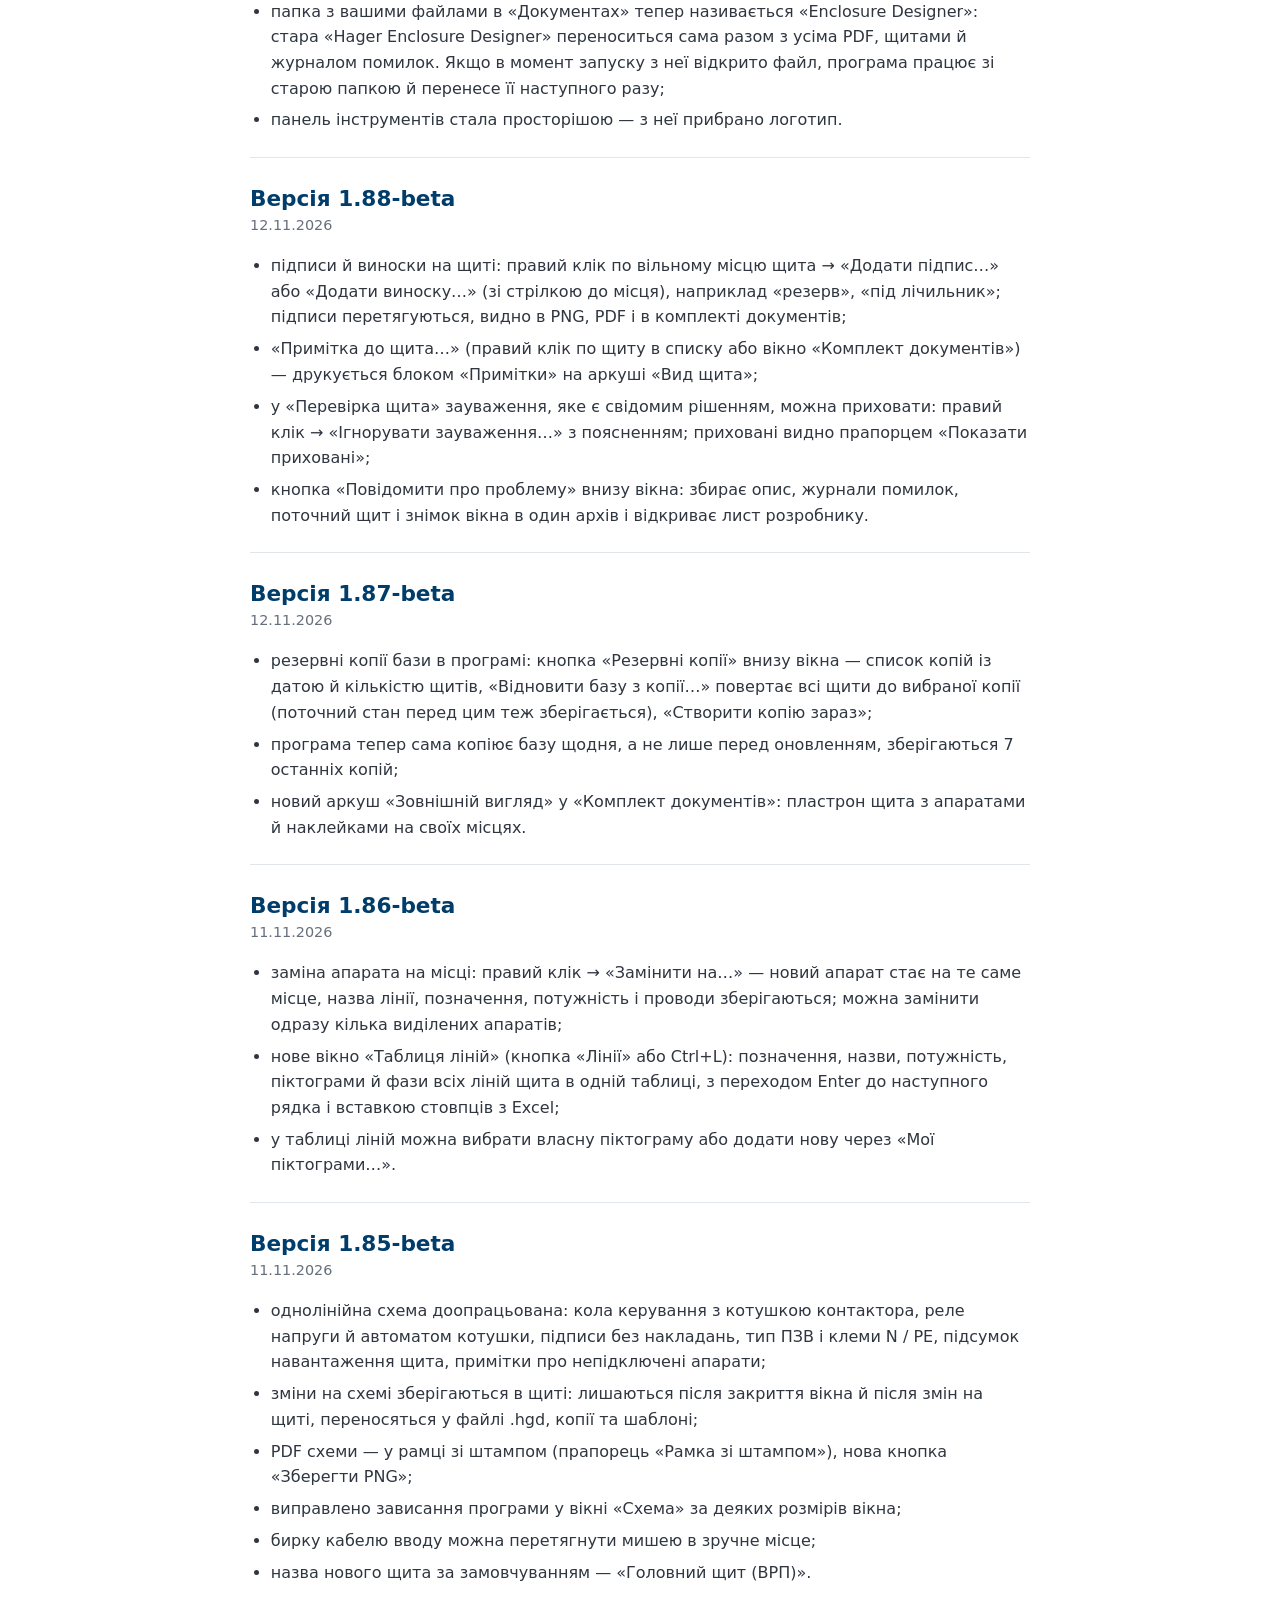
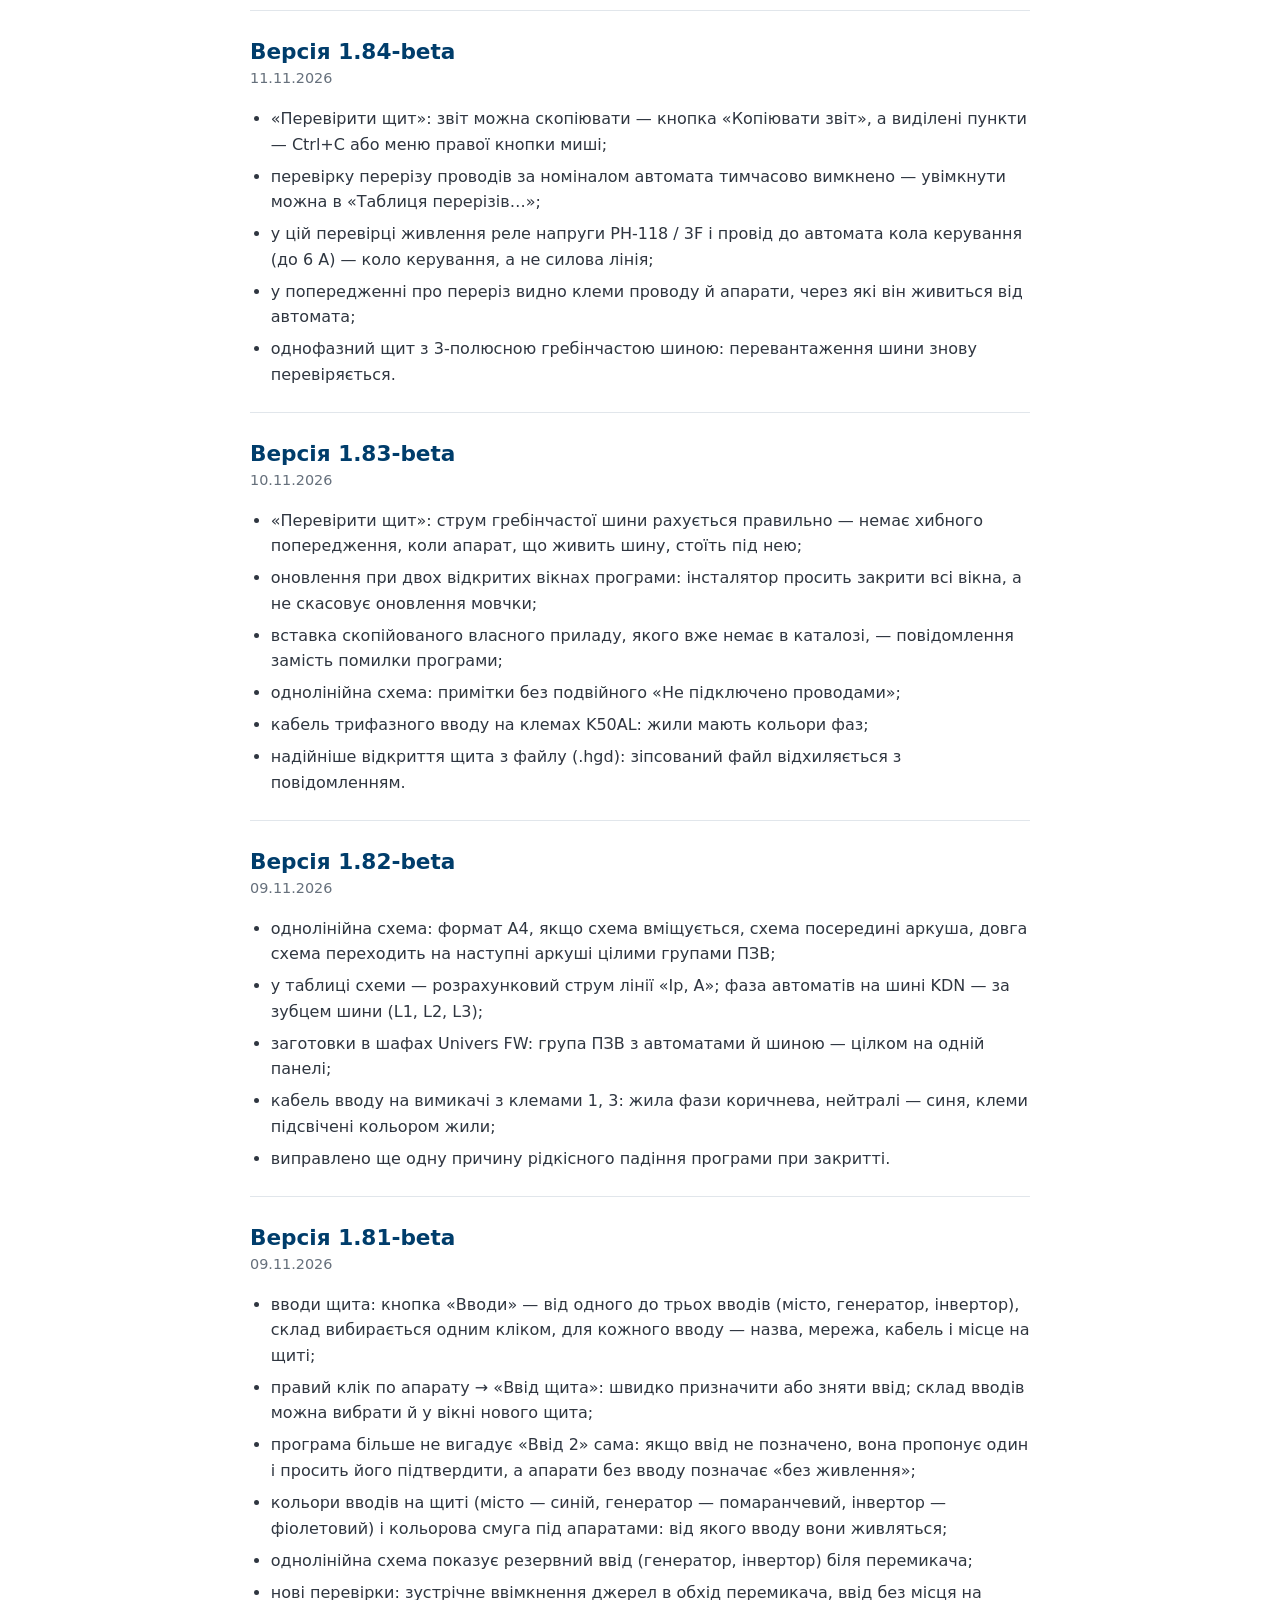
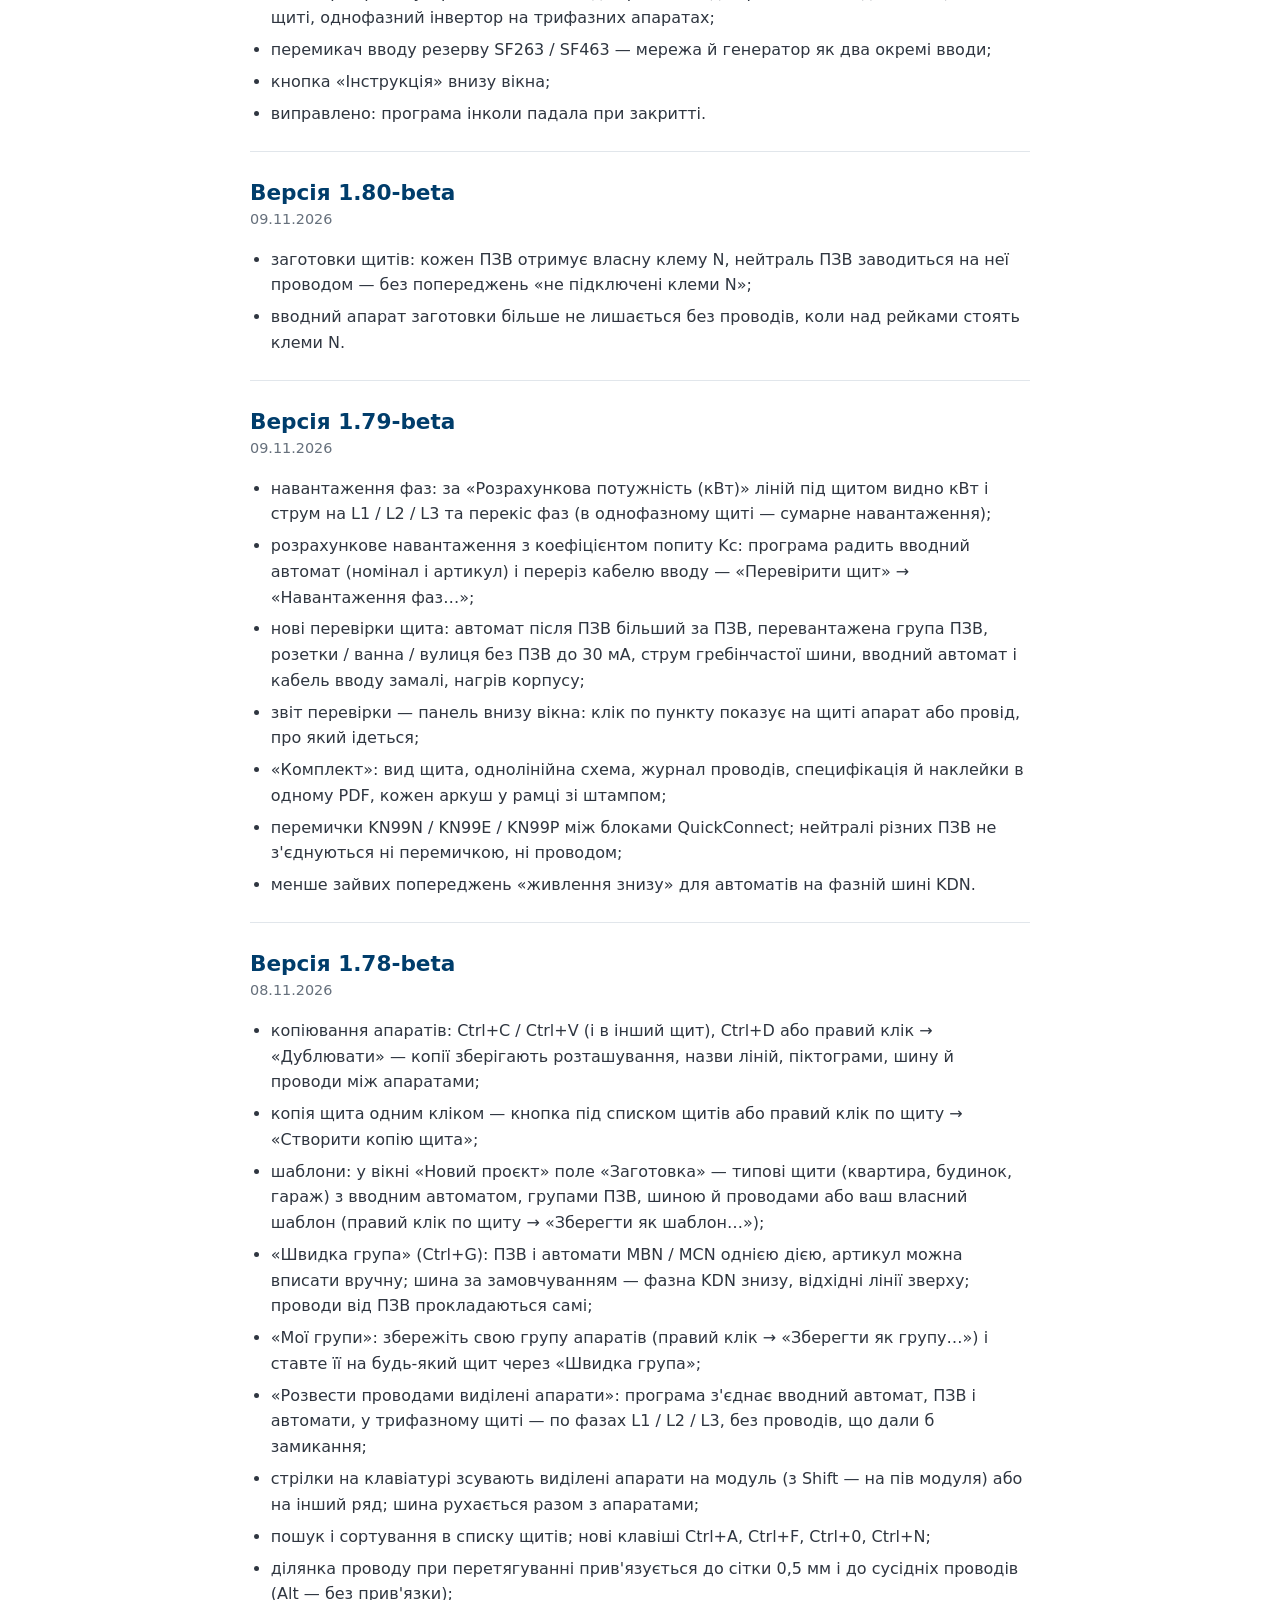
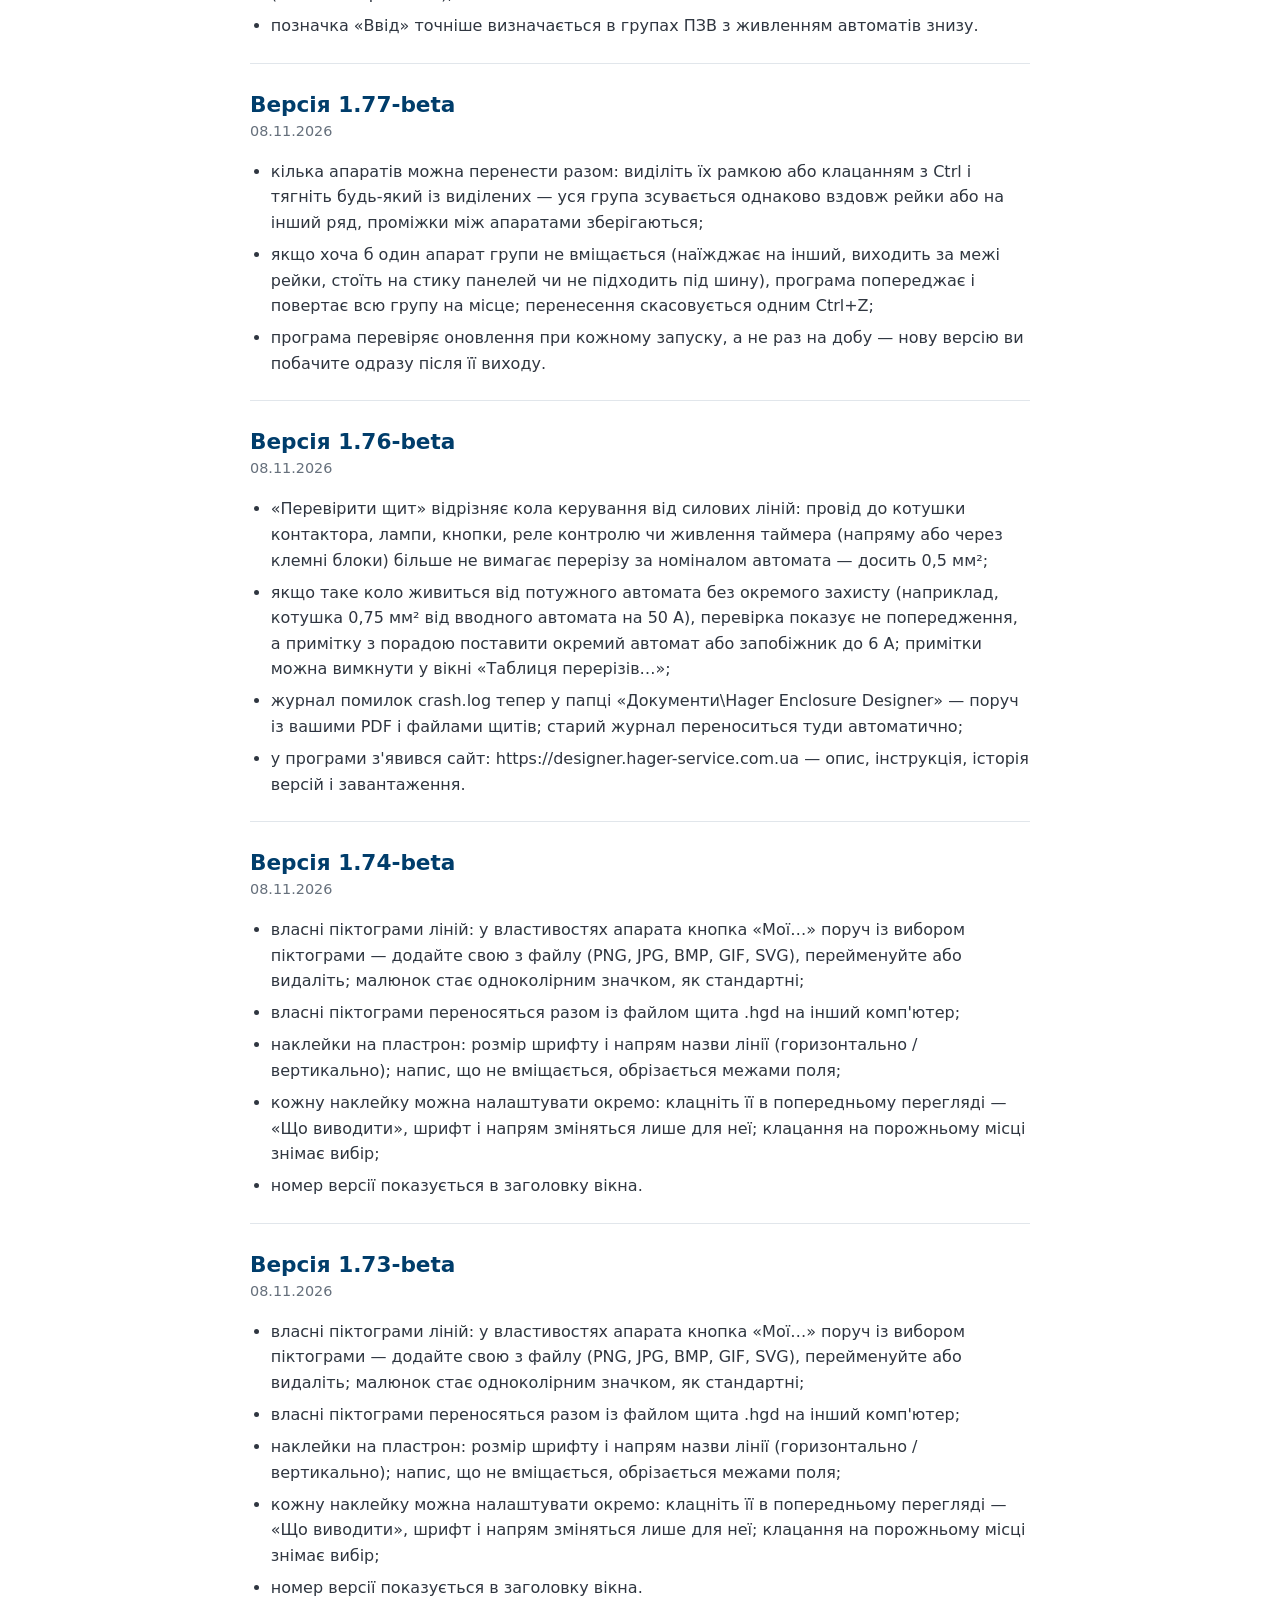
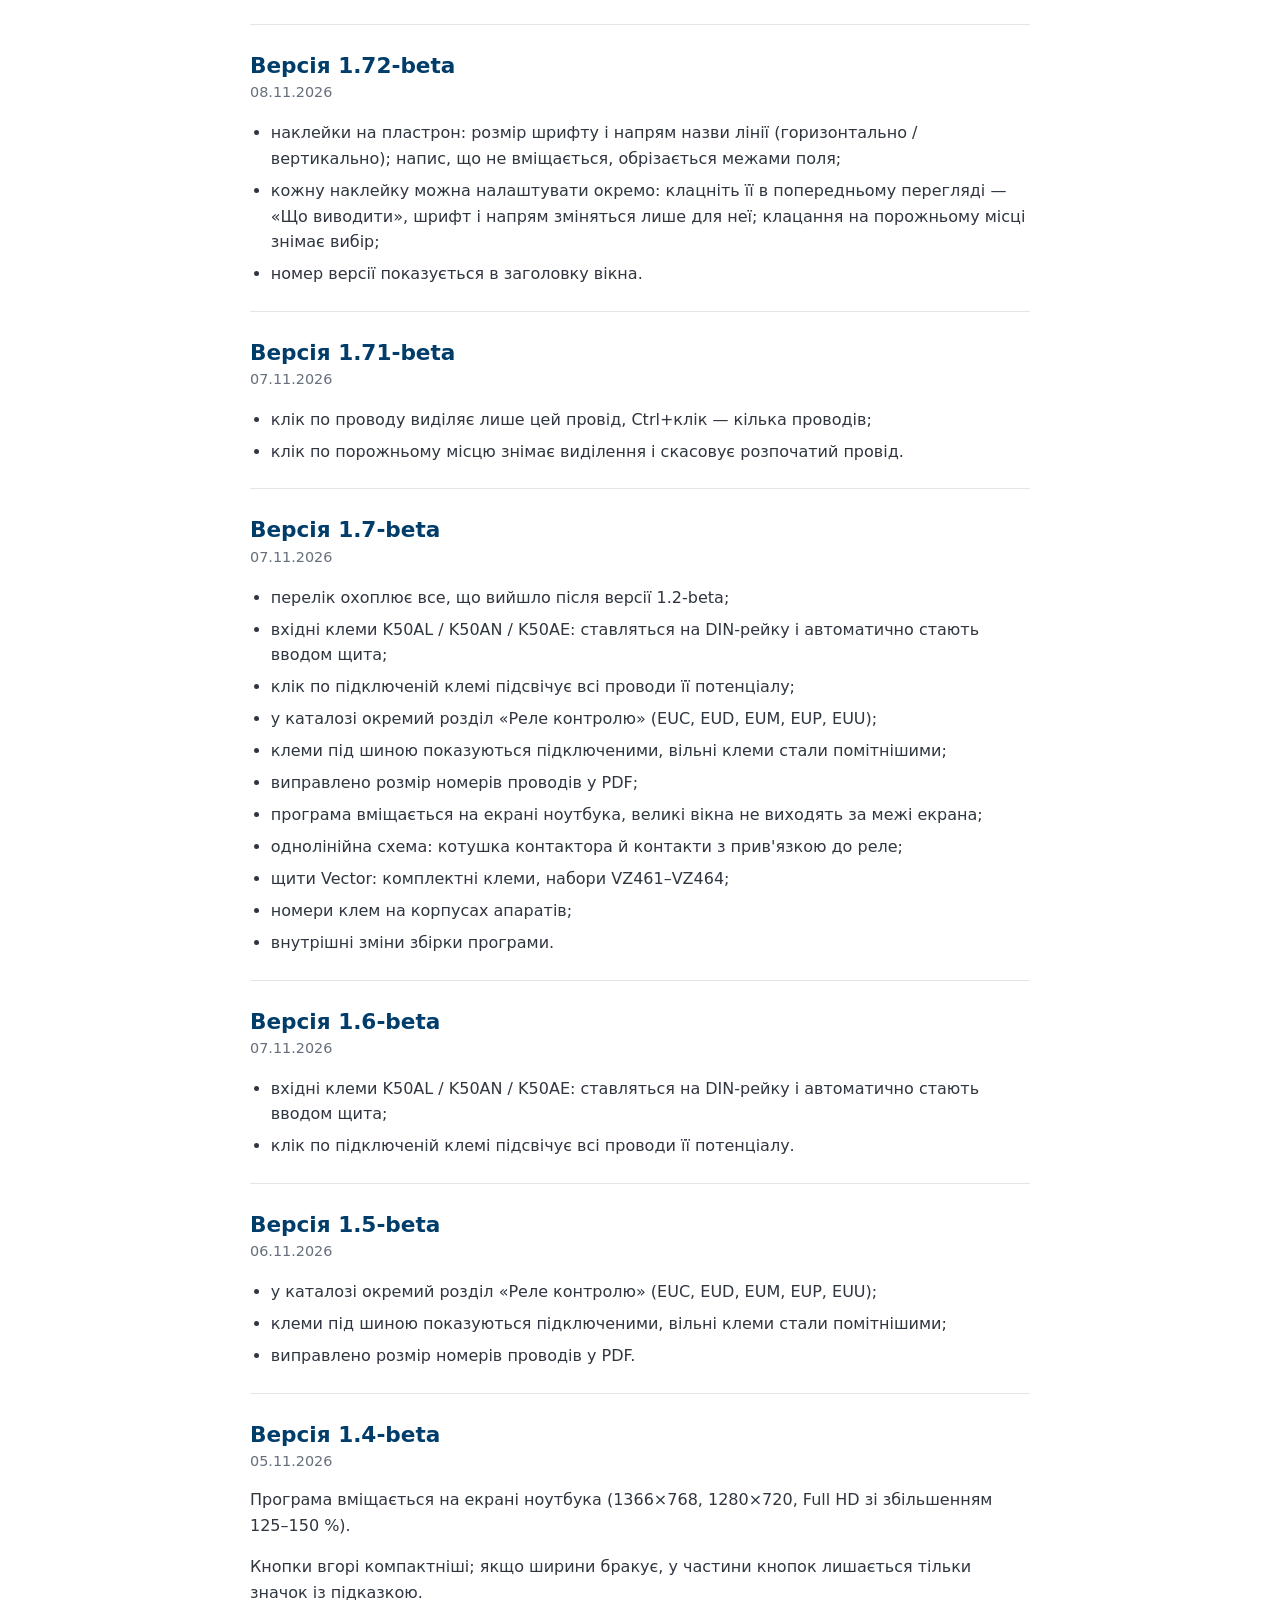
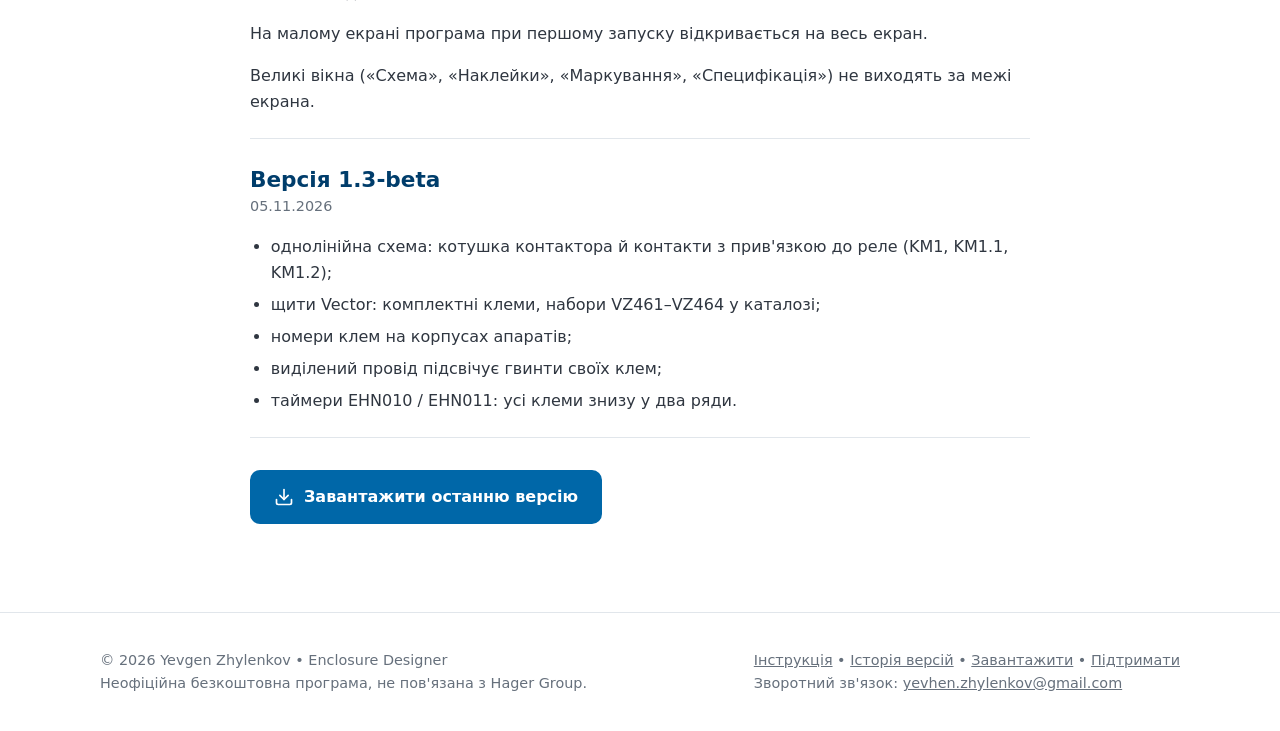
==== commit d0fcae76: "Оновлення сайту" ====
--- a/changelog/index.html
+++ b/changelog/index.html
@@ -16,6 +16,7 @@
 <meta property="og:url" content="https://yevgenzhylenkov.github.io/enclosure-designer-releases/changelog/">
 <meta property="og:image" content="https://yevgenzhylenkov.github.io/enclosure-designer-releases/assets/img/og.png">
 <meta name="theme-color" content="#0067a8">
+<meta name="google-site-verification" content="0Ppe25AtgiL7wlejbKgXQ68NfMv2QieCdfnxO4yxT3c">
 <link rel="stylesheet" href="../assets/style.css?v=74186f28">
 </head>
 <body>
@@ -41,8 +42,12 @@
     або натисніть «Оновлення» в рядку стану.</p>
   <p class="beta"><b>Програма ще в розробці (бета-версія).</b> Можливі помилки, збої та неточності.
     Про знайдені проблеми пишіть на <a href="mailto:yevhen.zhylenkov@gmail.com">yevhen.zhylenkov@gmail.com</a>.</p>
+    <section class="release" id="v2.14-beta">
+    <h2>Версія 2.14-beta <span class="badge">поточна</span></h2>
+    <p class="muted small">28.11.2026</p>
+    <ul><li>приховування елементів щита на екрані: H ховає виділене, Alt+H або «Приховано: N · Показати все» у рядку стану повертає; у файл, специфікацію й PDF не потрапляє.</li></ul>  </section>
     <section class="release" id="v2.13-beta">
-    <h2>Версія 2.13-beta <span class="badge">поточна</span></h2>
+    <h2>Версія 2.13-beta</h2>
     <p class="muted small">24.11.2026</p>
     <ul><li>щити Univers N (навісні й на підлогу): блоки з рейками, несучі шини, наклейки, зовнішній вигляд і специфікація;</li><li>рамка виділення бере блок і несучі шини Univers N лише цілком охоплені, а всередині блока — апарати на рейках;</li><li>виділені блок і шини Univers N помітніші;</li><li>у каталозі — мініатюри апаратів.</li></ul>  </section>
     <section class="release" id="v2.11-beta">
@@ -181,7 +186,7 @@
     <h2>Версія 1.3-beta</h2>
     <p class="muted small">05.11.2026</p>
     <ul><li>однолінійна схема: котушка контактора й контакти з прив&#039;язкою до реле (KM1, KM1.1, KM1.2);</li><li>щити Vector: комплектні клеми, набори VZ461–VZ464 у каталозі;</li><li>номери клем на корпусах апаратів;</li><li>виділений провід підсвічує гвинти своїх клем;</li><li>таймери EHN010 / EHN011: усі клеми знизу у два ряди.</li></ul>  </section>
-    <p><a class="btn" href="https://github.com/YevgenZhylenkov/enclosure-designer-releases/releases/download/v2.13-beta/EnclosureDesigner-Setup-2.13-beta.exe"><svg viewBox="0 0 24 24" fill="none" stroke="currentColor" stroke-width="2" stroke-linecap="round" stroke-linejoin="round" aria-hidden="true"><path d="M21 15v4a2 2 0 0 1-2 2H5a2 2 0 0 1-2-2v-4"/><polyline points="7 10 12 15 17 10"/><line x1="12" y1="15" x2="12" y2="3"/></svg>Завантажити останню версію</a></p>
+    <p><a class="btn" href="https://github.com/YevgenZhylenkov/enclosure-designer-releases/releases/download/v2.14-beta/EnclosureDesigner-Setup-2.14-beta.exe"><svg viewBox="0 0 24 24" fill="none" stroke="currentColor" stroke-width="2" stroke-linecap="round" stroke-linejoin="round" aria-hidden="true"><path d="M21 15v4a2 2 0 0 1-2 2H5a2 2 0 0 1-2-2v-4"/><polyline points="7 10 12 15 17 10"/><line x1="12" y1="15" x2="12" y2="3"/></svg>Завантажити останню версію</a></p>
 </main>
 <footer>
   <div class="wrap">
@@ -190,7 +195,7 @@
     <div>
       <a href="../guide/">Інструкція</a> •
       <a href="../changelog/">Історія версій</a> •
-      <a href="https://github.com/YevgenZhylenkov/enclosure-designer-releases/releases/download/v2.13-beta/EnclosureDesigner-Setup-2.13-beta.exe">Завантажити</a> •
+      <a href="https://github.com/YevgenZhylenkov/enclosure-designer-releases/releases/download/v2.14-beta/EnclosureDesigner-Setup-2.14-beta.exe">Завантажити</a> •
       <a href="https://donatello.to/enclosure_designer" target="_blank" rel="noopener">Підтримати</a><br>
       Зворотний зв'язок: <a href="mailto:yevhen.zhylenkov@gmail.com">yevhen.zhylenkov@gmail.com</a>
     </div>
